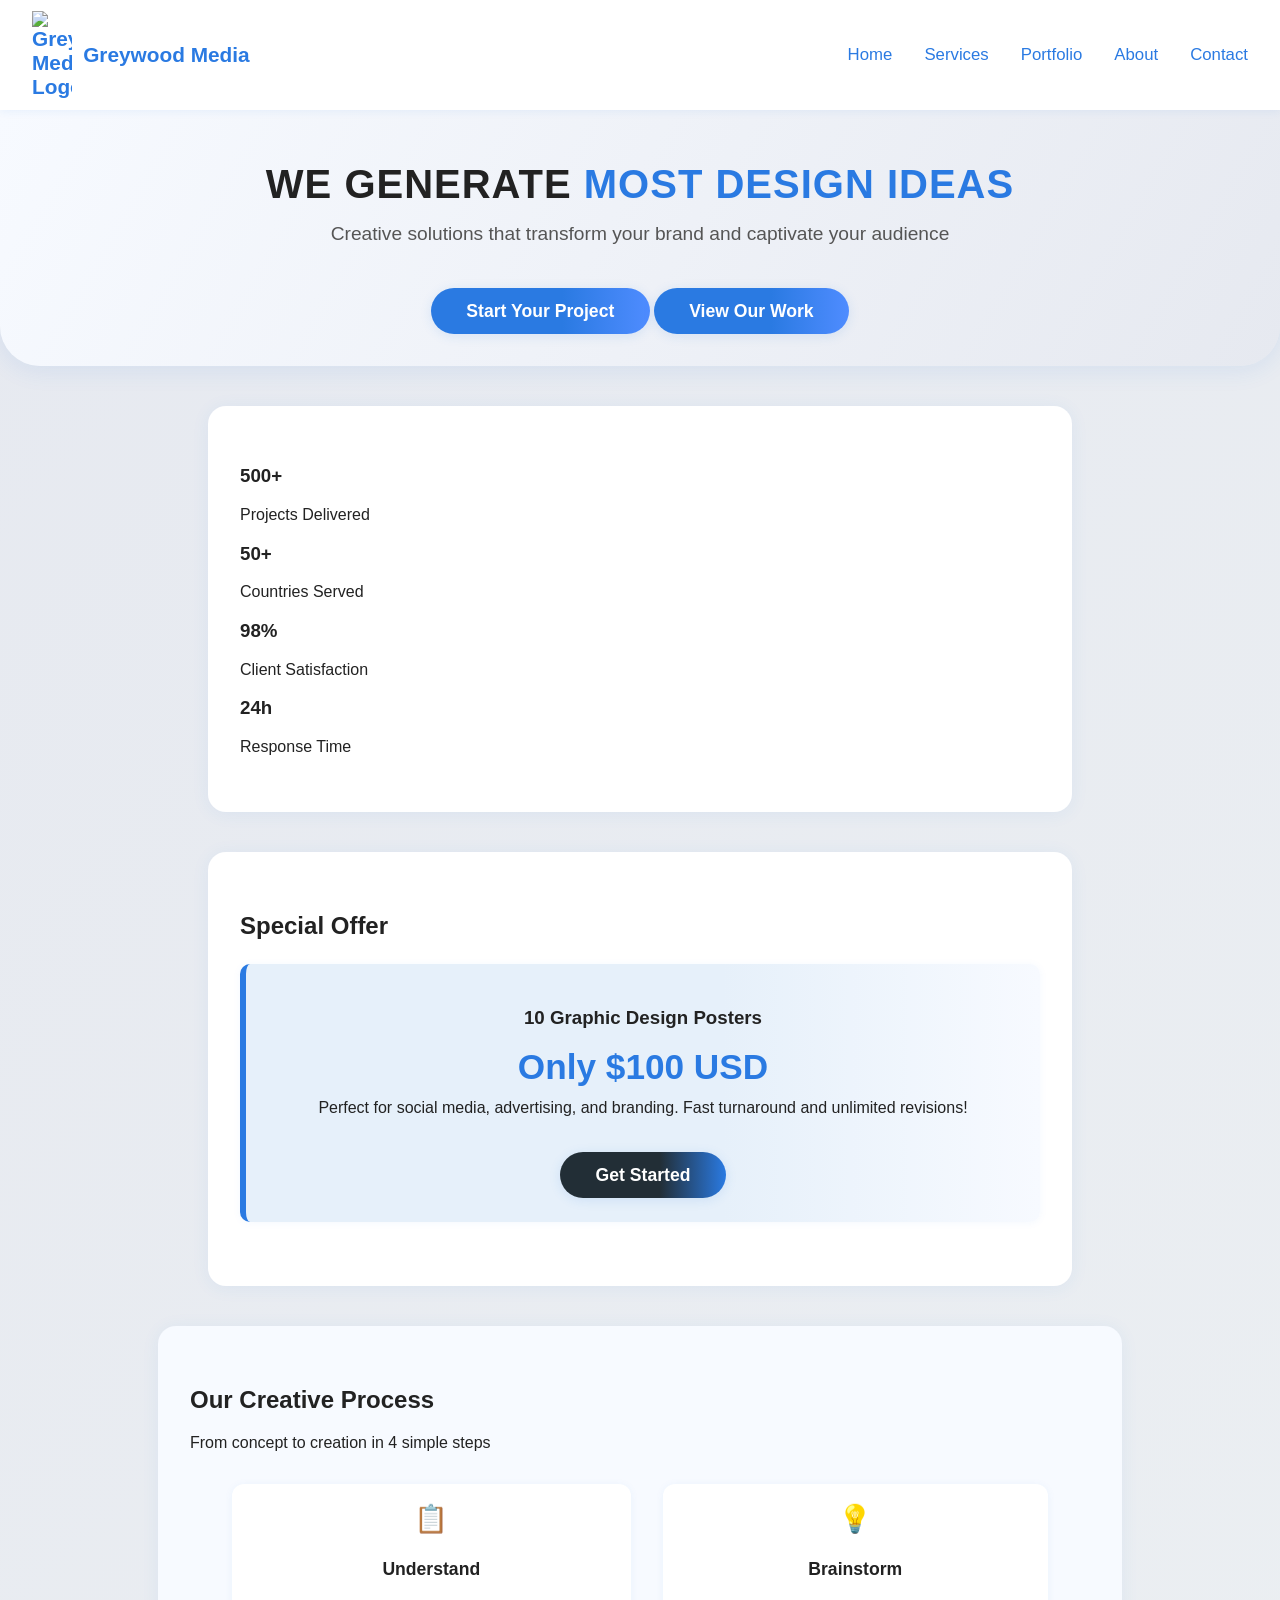
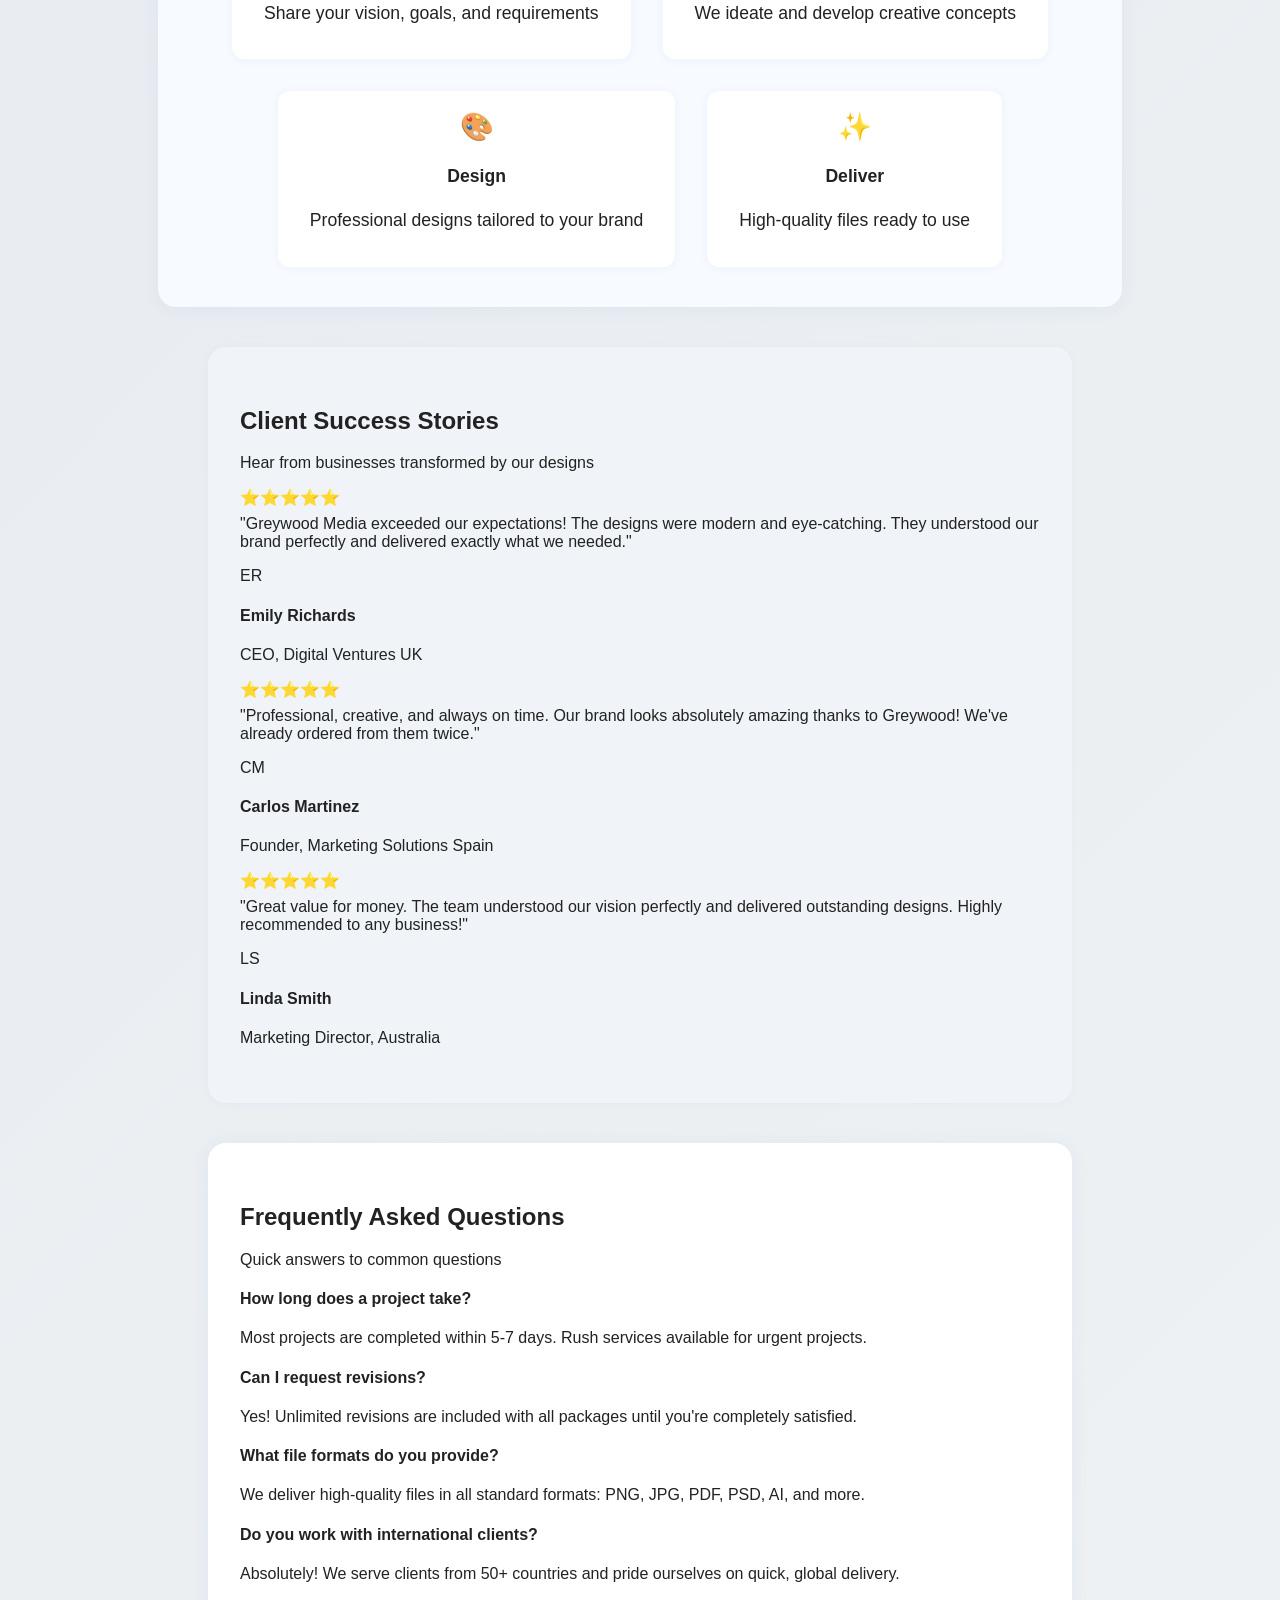
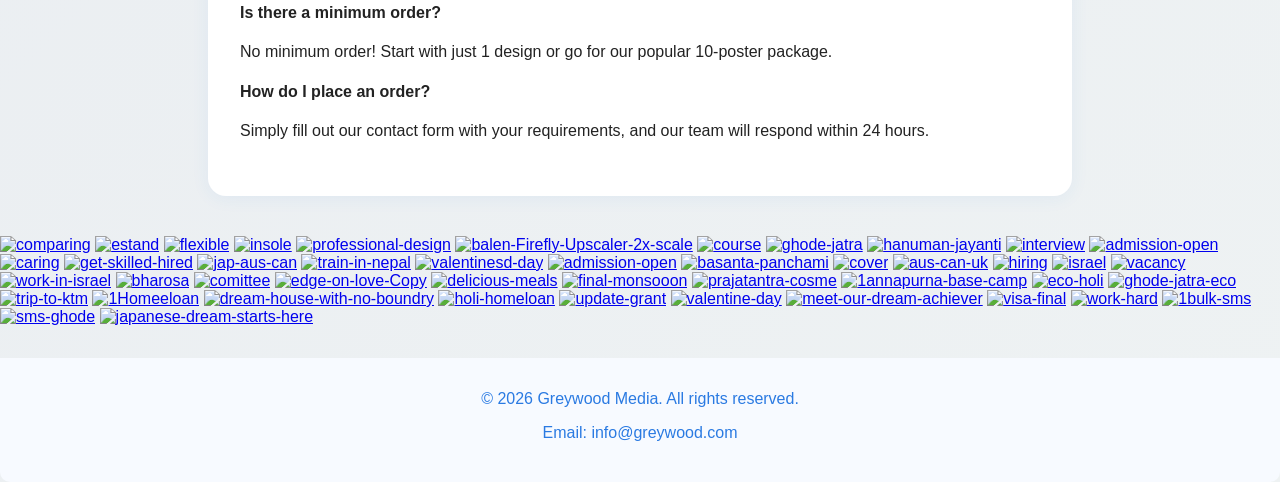
==== index.html @ eaf63e03 "Add files via upload" ====
<!DOCTYPE html>
<html lang="en">
<head>
    <meta charset="UTF-8">
    <meta name="viewport" content="width=device-width, initial-scale=1.0">
    <title>Greywood Media - Home</title>
    <link rel="stylesheet" href="style.css">
</head>
<body>
    <nav class="navbar">
        <div class="nav-logo">
            <img src="logo.png" alt="Greywood Media Logo" class="logo">
            <span>Greywood Media</span>
        </div>
        <ul class="nav-links">
            <li><a href="index.html">Home</a></li>
            <li><a href="pages/services.html">Services</a></li>
            <li><a href="pages/portfolio.html">Portfolio</a></li>
            <li><a href="pages/about.html">About</a></li>
            <li><a href="pages/contact.html">Contact</a></li>
        </ul>
    </nav>

    <header class="hero" id="page-top">
        <div class="hero-content">
            <h1 class="hero-title">WE GENERATE <span class="highlight">MOST DESIGN IDEAS</span></h1>
            <p class="subtitle">Creative solutions that transform your brand and captivate your audience</p>
            <div class="hero-buttons">
                <a href="pages/contact.html" class="cta-btn primary">Start Your Project</a>
                <a href="#portfolio" class="cta-btn secondary">View Our Work</a>
            </div>
        </div>
    </header>

    <section class="stats-section">
        <div class="stats-grid">
            <div class="stat-card">
                <h3 class="stat-number">500+</h3>
                <p>Projects Delivered</p>
            </div>
            <div class="stat-card">
                <h3 class="stat-number">50+</h3>
                <p>Countries Served</p>
            </div>
            <div class="stat-card">
                <h3 class="stat-number">98%</h3>
                <p>Client Satisfaction</p>
            </div>
            <div class="stat-card">
                <h3 class="stat-number">24h</h3>
                <p>Response Time</p>
            </div>
        </div>
    </section>

    <section class="package">
        <h2>Special Offer</h2>
        <div class="package-details">
            <h3>10 Graphic Design Posters</h3>
            <p class="price">Only $100 USD</p>
            <p>Perfect for social media, advertising, and branding. Fast turnaround and unlimited revisions!</p>
            <a href="pages/contact.html" class="cta-btn alt">Get Started</a>
        </div>
    </section>

    <section class="howwework" id="howwework">
        <h2>Our Creative Process</h2>
        <p class="section-subtitle">From concept to creation in 4 simple steps</p>
        <div class="work-steps">
            <div class="step">
                <span>📋</span>
                <h4>Understand</h4>
                <p>Share your vision, goals, and requirements</p>
            </div>
            <div class="step">
                <span>💡</span>
                <h4>Brainstorm</h4>
                <p>We ideate and develop creative concepts</p>
            </div>
            <div class="step">
                <span>🎨</span>
                <h4>Design</h4>
                <p>Professional designs tailored to your brand</p>
            </div>
            <div class="step">
                <span>✨</span>
                <h4>Deliver</h4>
                <p>High-quality files ready to use</p>
            </div>
        </div>
    </section>

    <section class="reviews" id="reviews">
        <h2>Client Success Stories</h2>
        <p class="section-subtitle">Hear from businesses transformed by our designs</p>
        <div class="testimonials-grid">
            <div class="testimonial-card">
                <div class="stars">⭐⭐⭐⭐⭐</div>
                <p>"Greywood Media exceeded our expectations! The designs were modern and eye-catching. They understood our brand perfectly and delivered exactly what we needed."</p>
                <div class="testimonial-author">
                    <div class="author-avatar">ER</div>
                    <div>
                        <h4>Emily Richards</h4>
                        <p>CEO, Digital Ventures UK</p>
                    </div>
                </div>
            </div>
            <div class="testimonial-card">
                <div class="stars">⭐⭐⭐⭐⭐</div>
                <p>"Professional, creative, and always on time. Our brand looks absolutely amazing thanks to Greywood! We've already ordered from them twice."</p>
                <div class="testimonial-author">
                    <div class="author-avatar">CM</div>
                    <div>
                        <h4>Carlos Martinez</h4>
                        <p>Founder, Marketing Solutions Spain</p>
                    </div>
                </div>
            </div>
            <div class="testimonial-card">
                <div class="stars">⭐⭐⭐⭐⭐</div>
                <p>"Great value for money. The team understood our vision perfectly and delivered outstanding designs. Highly recommended to any business!"</p>
                <div class="testimonial-author">
                    <div class="author-avatar">LS</div>
                    <div>
                        <h4>Linda Smith</h4>
                        <p>Marketing Director, Australia</p>
                    </div>
                </div>
            </div>
        </div>
    </section>

    <section class="faq-section" id="faq">
        <h2>Frequently Asked Questions</h2>
        <p class="section-subtitle">Quick answers to common questions</p>
        <div class="faq-container">
            <div class="faq-item">
                <h4>How long does a project take?</h4>
                <p>Most projects are completed within 5-7 days. Rush services available for urgent projects.</p>
            </div>
            <div class="faq-item">
                <h4>Can I request revisions?</h4>
                <p>Yes! Unlimited revisions are included with all packages until you're completely satisfied.</p>
            </div>
            <div class="faq-item">
                <h4>What file formats do you provide?</h4>
                <p>We deliver high-quality files in all standard formats: PNG, JPG, PDF, PSD, AI, and more.</p>
            </div>
            <div class="faq-item">
                <h4>Do you work with international clients?</h4>
                <p>Absolutely! We serve clients from 50+ countries and pride ourselves on quick, global delivery.</p>
            </div>
            <div class="faq-item">
                <h4>Is there a minimum order?</h4>
                <p>No minimum order! Start with just 1 design or go for our popular 10-poster package.</p>
            </div>
            <div class="faq-item">
                <h4>How do I place an order?</h4>
                <p>Simply fill out our contact form with your requirements, and our team will respond within 24 hours.</p>
            </div>
        </div>
    </section>
            <a href="https://postimg.cc/yJ4rXv06" target="_blank"><img src="https://i.postimg.cc/yJ4rXv06/comparing.png" alt="comparing"></a>
            <a href="https://postimg.cc/6TYgJVxr" target="_blank"><img src="https://i.postimg.cc/6TYgJVxr/estand.png" alt="estand"></a>
            <a href="https://postimg.cc/mtpvMYdG" target="_blank"><img src="https://i.postimg.cc/mtpvMYdG/flexible.png" alt="flexible"></a>
            <a href="https://postimg.cc/F1NXQsdt" target="_blank"><img src="https://i.postimg.cc/F1NXQsdt/insole.png" alt="insole"></a>
            <a href="https://postimg.cc/WhYBrG9t" target="_blank"><img src="https://i.postimg.cc/WhYBrG9t/professional-design.png" alt="professional-design"></a>
            <a href="https://postimg.cc/Q9Nm0PC3" target="_blank"><img src="https://i.postimg.cc/Q9Nm0PC3/balen-Firefly-Upscaler-2x-scale.png" alt="balen-Firefly-Upscaler-2x-scale"></a>
            <a href="https://postimg.cc/XZkxK3V9" target="_blank"><img src="https://i.postimg.cc/XZkxK3V9/course.png" alt="course"></a>
            <a href="https://postimg.cc/sQfmw8XK" target="_blank"><img src="https://i.postimg.cc/sQfmw8XK/ghode-jatra.png" alt="ghode-jatra"></a>
            <a href="https://postimg.cc/5HSp51xw" target="_blank"><img src="https://i.postimg.cc/5HSp51xw/hanuman-jayanti.png" alt="hanuman-jayanti"></a>
            <a href="https://postimg.cc/Mcmt0xWX" target="_blank"><img src="https://i.postimg.cc/Mcmt0xWX/interview.png" alt="interview"></a>
            <a href="https://postimg.cc/c6bhBFN9" target="_blank"><img src="https://i.postimg.cc/c6bhBFN9/admission-open.png" alt="admission-open"></a>
            <a href="https://postimg.cc/JGHq6jrM" target="_blank"><img src="https://i.postimg.cc/JGHq6jrM/caring.png" alt="caring"></a>
            <a href="https://postimg.cc/svGc65jF" target="_blank"><img src="https://i.postimg.cc/svGc65jF/get-skilled-hired.png" alt="get-skilled-hired"></a>
            <a href="https://postimg.cc/XrMgTXq1" target="_blank"><img src="https://i.postimg.cc/XrMgTXq1/jap-aus-can.png" alt="jap-aus-can"></a>
            <a href="https://postimg.cc/K4HfD0y6" target="_blank"><img src="https://i.postimg.cc/K4HfD0y6/train-in-nepal.png" alt="train-in-nepal"></a>
            <a href="https://postimg.cc/qN8G0061" target="_blank"><img src="https://i.postimg.cc/qN8G0061/valentinesd-day.png" alt="valentinesd-day"></a>
            <a href="https://postimg.cc/hQddrb9N" target="_blank"><img src="https://i.postimg.cc/hQddrb9N/admission-open.png" alt="admission-open"></a>
            <a href="https://postimg.cc/rRrrJCSZ" target="_blank"><img src="https://i.postimg.cc/rRrrJCSZ/basanta-panchami.png" alt="basanta-panchami"></a>
            <a href="https://postimg.cc/HcKMXP7w" target="_blank"><img src="https://i.postimg.cc/HcKMXP7w/cover.png" alt="cover"></a>
            <a href="https://postimg.cc/nX0CqwyC" target="_blank"><img src="https://i.postimg.cc/nX0CqwyC/aus-can-uk.png" alt="aus-can-uk"></a>
            <a href="https://postimg.cc/zy0VTPsG" target="_blank"><img src="https://i.postimg.cc/zy0VTPsG/hiring.png" alt="hiring"></a>
            <a href="https://postimg.cc/w161ydG7" target="_blank"><img src="https://i.postimg.cc/w161ydG7/israel.png" alt="israel"></a>
            <a href="https://postimg.cc/0zcb7HTM" target="_blank"><img src="https://i.postimg.cc/0zcb7HTM/vacancy.png" alt="vacancy"></a>
            <a href="https://postimg.cc/xXtcLFwk" target="_blank"><img src="https://i.postimg.cc/xXtcLFwk/work-in-israel.png" alt="work-in-israel"></a>
            <a href="https://postimg.cc/xJb8DjcL" target="_blank"><img src="https://i.postimg.cc/xJb8DjcL/bharosa.png" alt="bharosa"></a>
            <a href="https://postimg.cc/n94LrdKq" target="_blank"><img src="https://i.postimg.cc/n94LrdKq/comittee.png" alt="comittee"></a>
            <a href="https://postimg.cc/gnKJPTkT" target="_blank"><img src="https://i.postimg.cc/gnKJPTkT/edge-on-love-Copy.png" alt="edge-on-love-Copy"></a>
            <a href="https://postimg.cc/BLq3Nq21" target="_blank"><img src="https://i.postimg.cc/BLq3Nq21/delicious-meals.png" alt="delicious-meals"></a>
            <a href="https://postimg.cc/ygVKnV0Z" target="_blank"><img src="https://i.postimg.cc/ygVKnV0Z/final-monsooon.png" alt="final-monsooon"></a>
            <a href="https://postimg.cc/WF2VS20q" target="_blank"><img src="https://i.postimg.cc/WF2VS20q/prajatantra-cosme.png" alt="prajatantra-cosme"></a>
            <a href="https://postimg.cc/147Sc1td" target="_blank"><img src="https://i.postimg.cc/147Sc1td/1annapurna-base-camp.png" alt="1annapurna-base-camp"></a>
            <a href="https://postimg.cc/0rXvd1QX" target="_blank"><img src="https://i.postimg.cc/0rXvd1QX/eco-holi.png" alt="eco-holi"></a>
            <a href="https://postimg.cc/hhZnbRj5" target="_blank"><img src="https://i.postimg.cc/hhZnbRj5/ghode-jatra-eco.png" alt="ghode-jatra-eco"></a>
            <a href="https://postimg.cc/YjD7fB9X" target="_blank"><img src="https://i.postimg.cc/YjD7fB9X/trip-to-ktm.png" alt="trip-to-ktm"></a>
            <a href="https://postimg.cc/KKbhvZqP" target="_blank"><img src="https://i.postimg.cc/KKbhvZqP/1Homeeloan.png" alt="1Homeeloan"></a>
            <a href="https://postimg.cc/LqSF6HCq" target="_blank"><img src="https://i.postimg.cc/LqSF6HCq/dream-house-with-no-boundry.png" alt="dream-house-with-no-boundry"></a>
            <a href="https://postimg.cc/CZ0pLFPq" target="_blank"><img src="https://i.postimg.cc/CZ0pLFPq/holi-homeloan.png" alt="holi-homeloan"></a>
            <a href="https://postimg.cc/WDVcb2Wq" target="_blank"><img src="https://i.postimg.cc/WDVcb2Wq/update-grant.png" alt="update-grant"></a>
            <a href="https://postimg.cc/TyxvYR7W" target="_blank"><img src="https://i.postimg.cc/TyxvYR7W/valentine-day.png" alt="valentine-day"></a>
            <a href="https://postimg.cc/Yj0KSD3Z" target="_blank"><img src="https://i.postimg.cc/Yj0KSD3Z/meet-our-dream-achiever.png" alt="meet-our-dream-achiever"></a>
            <a href="https://postimg.cc/pyrbdcZG" target="_blank"><img src="https://i.postimg.cc/pyrbdcZG/visa-final.png" alt="visa-final"></a>
            <a href="https://postimg.cc/G9twpgQN" target="_blank"><img src="https://i.postimg.cc/G9twpgQN/work-hard.png" alt="work-hard"></a>
            <a href="https://postimg.cc/75vpmHkq" target="_blank"><img src="https://i.postimg.cc/75vpmHkq/1bulk-sms.png" alt="1bulk-sms"></a>
            <a href="https://postimg.cc/v4Rp3YsQ" target="_blank"><img src="https://i.postimg.cc/v4Rp3YsQ/sms-ghode.png" alt="sms-ghode"></a>
            <a href="https://postimg.cc/0zdHn7nZ" target="_blank"><img src="https://i.postimg.cc/0zdHn7nZ/japanese-dream-starts-here.png" alt="japanese-dream-starts-here"></a>
    <footer>
        <p>&copy; 2026 Greywood Media. All rights reserved.</p>
        <p>Email: <a href="mailto:info@greywood.com">info@greywood.com</a></p>
    </footer>

    <script defer src="script.js"></script>
</body>
</html>
---- style.css ----
/* Navigation Bar */
/* Light Navbar */
.navbar {
    display: flex;
    justify-content: space-between;
    align-items: center;
    background: #fff;
    padding: 0.7rem 2rem;
    position: sticky;
    top: 0;
    z-index: 100;
    box-shadow: 0 2px 8px rgba(42,122,226,0.07);
}
.nav-logo {
    display: flex;
    align-items: center;
    gap: 0.7rem;
    color: #2a7ae2;
    font-size: 1.3rem;
    font-weight: 700;
}
.nav-logo .logo {
    width: 40px;
    margin-bottom: 0;
    filter: none;
}
.nav-links {
    list-style: none;
    display: flex;
    gap: 2rem;
    margin: 0;
    padding: 0;
}
.nav-links li a {
    color: #2a7ae2;
    text-decoration: none;
    font-weight: 500;
    font-size: 1.05rem;
    transition: color 0.18s;
}
.nav-links li a:hover {
    color: #4f8cff;
}
.hero-title {
    font-size: 2.5rem;
    font-weight: 800;
    margin-bottom: 1rem;
    letter-spacing: 1px;
    color: #222;
}
.highlight {
    color: #2a7ae2;
}
/* How We Work */
.howwework {
    background: #f7faff;
    border-radius: 18px;
    box-shadow: 0 2px 18px rgba(42,122,226,0.07);
    margin: 2.5rem auto;
    padding: 2.5rem 2rem;
    max-width: 900px;
}
.work-steps {
    display: flex;
    gap: 2rem;
    justify-content: center;
    margin-top: 2rem;
    flex-wrap: wrap;
}
.step {
    background: #fff;
    border-radius: 12px;
    box-shadow: 0 1px 8px rgba(42,122,226,0.06);
    padding: 1.2rem 2rem;
    font-size: 1.1rem;
    min-width: 180px;
    text-align: center;
    font-weight: 500;
    position: relative;
}
.step span {
    display: block;
    font-size: 1.7rem;
    color: #2a7ae2;
    font-weight: 700;
    margin-bottom: 0.5rem;
}
@media (max-width: 900px) {
    .work-steps {
        flex-direction: column;
        gap: 1rem;
    }
}
/* Portfolio Section */
.portfolio {
    background: #fff;
    border-radius: 18px;
    box-shadow: 0 2px 18px rgba(42,122,226,0.07);
    margin: 2.5rem auto;
    padding: 2.5rem 2rem;
    max-width: 1100px;
}
.portfolio-desc {
    text-align: center;
    color: #555;
    margin-bottom: 2rem;
    font-size: 1.1rem;
}
.portfolio-gallery {
    display: grid;
    grid-template-columns: repeat(auto-fit, minmax(220px, 1fr));
    gap: 1.5rem;
    margin-top: 1.5rem;
}
.portfolio-gallery a {
    display: block;
    border-radius: 12px;
    overflow: hidden;
    box-shadow: 0 2px 12px rgba(42,122,226,0.08);
    transition: transform 0.18s, box-shadow 0.18s;
    background: #f7faff;
}
.portfolio-gallery a:hover {
    transform: scale(1.04) translateY(-4px);
    box-shadow: 0 6px 24px rgba(42,122,226,0.16);
}
.portfolio-gallery img {
    width: 100%;
    height: 180px;
    object-fit: cover;
    display: block;
    transition: filter 0.2s;
}
.portfolio-gallery a:hover img {
    filter: brightness(1.08) saturate(1.2);
}
body {
    font-family: 'Segoe UI', Arial, sans-serif;
    margin: 0;
    padding: 0;
    background: #f7f7f7;
    color: #222;
}
header {
    background: #222e36;
    color: #fff;
    text-align: center;
    padding: 2rem 1rem 1rem 1rem;
}
.logo {
    width: 120px;
    margin-bottom: 1rem;
}
h1 {
    margin: 0.2rem 0 0.5rem 0;
    font-size: 2.5rem;
    letter-spacing: 2px;
}
p {
    margin: 0.5rem 0 1rem 0;
}
section {
    max-width: 700px;
    margin: 2rem auto;
    background: #fff;
    border-radius: 10px;
    box-shadow: 0 2px 12px rgba(0,0,0,0.07);
    padding: 2rem;
}
.package-details {
    background: #e6f0fa;
    border-left: 5px solid #2a7ae2;
    padding: 1rem 1.5rem;
    border-radius: 6px;
    margin: 1rem 0;
}
.price {
    font-size: 2rem;
    color: #2a7ae2;
    font-weight: bold;
}
.reviews {
    background: #f0f4f8;
}
.review {
    margin-bottom: 1.5rem;
    padding-bottom: 1rem;
    border-bottom: 1px solid #e0e0e0;
}
.review:last-child {
    border-bottom: none;
}
.review span {
    display: block;
    margin-top: 0.5rem;
    color: #2a7ae2;
    font-weight: 500;
}
footer {
    text-align: center;
    padding: 1.5rem 0;
    background: #222e36;
    color: #fff;
    margin-top: 2rem;
    border-radius: 0 0 10px 10px;
}
body {
    font-family: 'Segoe UI', Arial, sans-serif;
    margin: 0;
    padding: 0;
    background: linear-gradient(135deg, #e6e9f0 0%, #eef2f3 100%);
    color: #222;
}
/* Light Hero */
.hero {
    background: linear-gradient(120deg, #f7faff 0%, #e6e9f0 100%);
    color: #222;
    text-align: center;
    padding: 3rem 1rem 2rem 1rem;
    border-radius: 0 0 40px 40px;
    box-shadow: 0 4px 24px rgba(42,122,226,0.10);
    position: relative;
}
.logo {
    width: 110px;
    margin-bottom: 1.2rem;
    filter: drop-shadow(0 2px 8px rgba(42,122,226,0.15));
}
h1 {
    margin: 0.2rem 0 0.5rem 0;
    font-size: 2.7rem;
    letter-spacing: 2px;
    font-weight: 700;
}
.subtitle {
    font-size: 1.2rem;
    margin-bottom: 1.5rem;
    color: #555;
}
.cta-btn {
    display: inline-block;
    background: linear-gradient(90deg, #2a7ae2 60%, #4f8cff 100%);
    color: #fff;
    padding: 0.8rem 2.2rem;
    border-radius: 30px;
    font-size: 1.1rem;
    font-weight: 600;
    text-decoration: none;
    margin-top: 1.2rem;
    box-shadow: 0 2px 12px rgba(42,122,226,0.13);
    transition: background 0.2s, transform 0.2s;
    border: none;
    cursor: pointer;
}
.cta-btn:hover {
    background: linear-gradient(90deg, #4f8cff 60%, #2a7ae2 100%);
    transform: translateY(-2px) scale(1.04);
}
.cta-btn.alt {
    background: linear-gradient(90deg, #222e36 60%, #2a7ae2 100%);
}
section {
    max-width: 800px;
    margin: 2.5rem auto;
    background: #fff;
    border-radius: 18px;
    box-shadow: 0 2px 18px rgba(42,122,226,0.07);
    padding: 2.5rem 2rem;
}
.features {
    list-style: none;
    padding: 0;
    display: flex;
    flex-wrap: wrap;
    gap: 1.5rem;
    justify-content: center;
    margin: 2rem 0 0 0;
}
.features li {
    background: #f0f4f8;
    border-radius: 12px;
    padding: 1.2rem 2rem;
    font-size: 1.1rem;
    min-width: 220px;
    display: flex;
    align-items: center;
    gap: 0.7rem;
    box-shadow: 0 1px 6px rgba(42,122,226,0.06);
}
.features li span {
    font-size: 1.5rem;
}
.package-details {
    background: linear-gradient(90deg, #e6f0fa 60%, #f7faff 100%);
    border-left: 6px solid #2a7ae2;
    padding: 1.5rem 2rem;
    border-radius: 10px;
    margin: 1.5rem 0;
    box-shadow: 0 1px 8px rgba(42,122,226,0.05);
    text-align: center;
}
.price {
    font-size: 2.2rem;
    color: #2a7ae2;
    font-weight: bold;
    margin-bottom: 0.7rem;
}
.reviews {
    background: #f0f4f8;
    border-radius: 18px;
    box-shadow: 0 1px 8px rgba(42,122,226,0.04);
    padding-bottom: 2.5rem;
}
.carousel {
    position: relative;
    min-height: 120px;
}
.review {
    display: none;
    text-align: center;
    font-size: 1.1rem;
    padding: 1.5rem 1rem 0.5rem 1rem;
    border-bottom: none;
    background: none;
    box-shadow: none;
}
.review.active {
    display: block;
    animation: fadeIn 0.7s;
}
@keyframes fadeIn {
    from { opacity: 0; transform: translateY(20px); }
    to { opacity: 1; transform: translateY(0); }
}
.review span {
    display: block;
    margin-top: 0.7rem;
    color: #2a7ae2;
    font-weight: 600;
}
.carousel-controls {
    display: flex;
    justify-content: center;
    gap: 1.5rem;
    margin-top: 1.2rem;
}
.carousel-controls button {
    background: #2a7ae2;
    color: #fff;
    border: none;
    border-radius: 50%;
    width: 38px;
    height: 38px;
    font-size: 1.3rem;
    cursor: pointer;
    box-shadow: 0 1px 6px rgba(42,122,226,0.10);
    transition: background 0.2s, transform 0.2s;
}
.carousel-controls button:hover {
    background: #4f8cff;
    transform: scale(1.08);
}
.collaborate {
    background: linear-gradient(90deg, #e6f0fa 60%, #f7faff 100%);
    border-radius: 18px;
    box-shadow: 0 1px 8px rgba(42,122,226,0.04);
    text-align: center;
    margin-bottom: 2.5rem;
}
.collab-form {
    display: flex;
    flex-direction: column;
    gap: 1.2rem;
    max-width: 400px;
    margin: 2rem auto 0 auto;
}
.collab-form input,
.collab-form textarea {
    padding: 0.9rem 1.2rem;
    border-radius: 8px;
    border: 1px solid #cfd8dc;
    font-size: 1rem;
    resize: none;
    font-family: inherit;
}
.collab-form textarea {
    min-height: 90px;
}
.collab-form button {
    margin-top: 0.5rem;
}
footer {
    text-align: center;
    padding: 1.5rem 0;
    background: #f7faff;
    color: #2a7ae2;
    margin-top: 2rem;
    border-radius: 0 0 10px 10px;
    font-size: 1rem;
}
@media (max-width: 700px) {
    section, .reviews, .collaborate {
        padding: 1.2rem 0.5rem;
    }
    .features {
        flex-direction: column;
        gap: 1rem;
    }
    .package-details {
        padding: 1rem 0.5rem;
    }
}

/* Contact Form Styles */
.contact-section {
    max-width: 1100px;
    margin: 2.5rem auto;
    padding: 0 2rem;
}

.section-intro {
    text-align: center;
    color: #555;
    margin-bottom: 2.5rem;
    font-size: 1.1rem;
}

.contact-container {
    display: grid;
    grid-template-columns: 1fr 1fr;
    gap: 3rem;
}

.contact-form {
    background: #fff;
    border-radius: 18px;
    box-shadow: 0 2px 18px rgba(42,122,226,0.07);
    padding: 2.5rem;
}

.form-group {
    margin-bottom: 1.5rem;
}

.form-group label {
    display: block;
    margin-bottom: 0.5rem;
    font-weight: 600;
    color: #222;
}

.form-group input,
.form-group textarea,
.form-group select {
    width: 100%;
    padding: 0.9rem 1rem;
    border: 1px solid #cfd8dc;
    border-radius: 8px;
    font-size: 1rem;
    font-family: inherit;
    transition: border-color 0.2s, box-shadow 0.2s;
}

.form-group input:focus,
.form-group textarea:focus,
.form-group select:focus {
    outline: none;
    border-color: #2a7ae2;
    box-shadow: 0 0 0 3px rgba(42, 122, 226, 0.1);
}

.form-group textarea {
    resize: vertical;
    min-height: 120px;
}

.form-group select {
    cursor: pointer;
}

.form-group.checkbox {
    display: flex;
    align-items: flex-start;
    gap: 0.7rem;
}

.form-group.checkbox input {
    width: auto;
    margin-top: 0.3rem;
    cursor: pointer;
}

.form-group.checkbox label,
.checkbox-label {
    margin-bottom: 0;
    font-weight: 500;
    cursor: pointer;
}

.error-msg {
    display: block;
    color: #dc3545;
    font-size: 0.9rem;
    margin-top: 0.4rem;
}

.success-msg {
    background: #d4edda;
    color: #155724;
    padding: 1rem 1.2rem;
    border-radius: 8px;
    margin-bottom: 1.5rem;
    border: 1px solid #c3e6cb;
    animation: slideIn 0.3s ease;
}

@keyframes slideIn {
    from { transform: translateY(-20px); opacity: 0; }
    to { transform: translateY(0); opacity: 1; }
}

.submit-btn {
    width: 100%;
    padding: 1rem;
    margin-top: 1rem;
}

.contact-info {
    background: #f7faff;
    border-radius: 18px;
    padding: 2rem;
    border: 1px solid #e0e6ed;
}

.contact-info h3 {
    margin-top: 0;
    color: #2a7ae2;
}

.info-item {
    display: flex;
    gap: 1.2rem;
    margin-bottom: 2rem;
}

.info-item:last-child {
    margin-bottom: 0;
}

.info-icon {
    font-size: 2rem;
    min-width: 50px;
}

.info-item strong {
    display: block;
    color: #222;
    margin-bottom: 0.3rem;
}

.info-item p {
    margin: 0;
    color: #555;
}

.info-item a {
    color: #2a7ae2;
    text-decoration: none;
}

.info-item a:hover {
    text-decoration: underline;
}

/* Services Page */
.services-detail {
    max-width: 1000px;
    margin: 2.5rem auto;
    padding: 0 2rem;
}

.services-grid {
    display: grid;
    grid-template-columns: repeat(auto-fit, minmax(280px, 1fr));
    gap: 2rem;
    margin-top: 2rem;
}

.service-card {
    background: #fff;
    border-radius: 18px;
    padding: 2rem;
    box-shadow: 0 2px 18px rgba(42,122,226,0.07);
    transition: transform 0.2s, box-shadow 0.2s;
    text-align: center;
}

.service-card:hover {
    transform: translateY(-8px);
    box-shadow: 0 6px 24px rgba(42,122,226,0.12);
}

.service-icon {
    font-size: 3rem;
    display: block;
    margin-bottom: 1rem;
}

.service-card h3 {
    color: #2a7ae2;
    margin-bottom: 1rem;
}

.service-card p {
    color: #555;
    line-height: 1.6;
}

.package-features {
    margin: 1.5rem 0;
}

.package-features ul {
    list-style: none;
    padding: 0;
    text-align: left;
}

.package-features li {
    padding: 0.5rem 0;
    color: #555;
}

/* About Page */
.about-content {
    max-width: 900px;
    margin: 2.5rem auto;
    padding: 0 2rem;
    line-height: 1.8;
}

.about-content h2 {
    color: #2a7ae2;
    margin-top: 2rem;
    margin-bottom: 1rem;
}

.about-content p {
    color: #555;
    margin-bottom: 1rem;
}

.about-features {
    list-style: none;
    padding: 0;
    margin: 2rem 0;
}

.about-features li {
    padding: 1rem;
    background: #f7faff;
    border-left: 4px solid #2a7ae2;
    margin-bottom: 1rem;
    border-radius: 6px;
    color: #555;
}

.about-features strong {
    color: #2a7ae2;
}

.process-steps {
    display: grid;
    grid-template-columns: repeat(auto-fit, minmax(200px, 1fr));
    gap: 2rem;
    margin: 2rem 0;
}

.process-step {
    background: #fff;
    border-radius: 12px;
    padding: 2rem;
    text-align: center;
    box-shadow: 0 2px 12px rgba(42,122,226,0.08);
}

.step-number {
    display: inline-block;
    width: 60px;
    height: 60px;
    background: linear-gradient(90deg, #2a7ae2 60%, #4f8cff 100%);
    color: #fff;
    font-size: 1.8rem;
    font-weight: 700;
    border-radius: 50%;
    line-height: 60px;
    margin-bottom: 1rem;
}

.process-step h4 {
    color: #222;
    margin-bottom: 0.7rem;
}

.process-step p {
    color: #555;
    font-size: 0.95rem;
}

/* Responsive Design */
@media (max-width: 768px) {
    .contact-container {
        grid-template-columns: 1fr;
        gap: 2rem;
    }
    
    .nav-links {
        gap: 1rem;
        font-size: 0.9rem;
    }
    
    .services-grid {
        grid-template-columns: 1fr;
    }
    
    .process-steps {
        grid-template-columns: 1fr 1fr;
    }
    
    .portfolio-gallery {
        grid-template-columns: repeat(auto-fit, minmax(150px, 1fr));
    }
}

@media (max-width: 480px) {
    .navbar {
        padding: 0.7rem 1rem;
    }
    
    .nav-links {
        flex-wrap: wrap;
        gap: 0.8rem;
    }
    
    .hero-title {
        font-size: 1.8rem;
    }
    
    .process-steps {
        grid-template-columns: 1fr;
    }
}

footer a {
    color: #2a7ae2;
    text-decoration: none;
}

footer a:hover {
    text-decoration: underline;
}
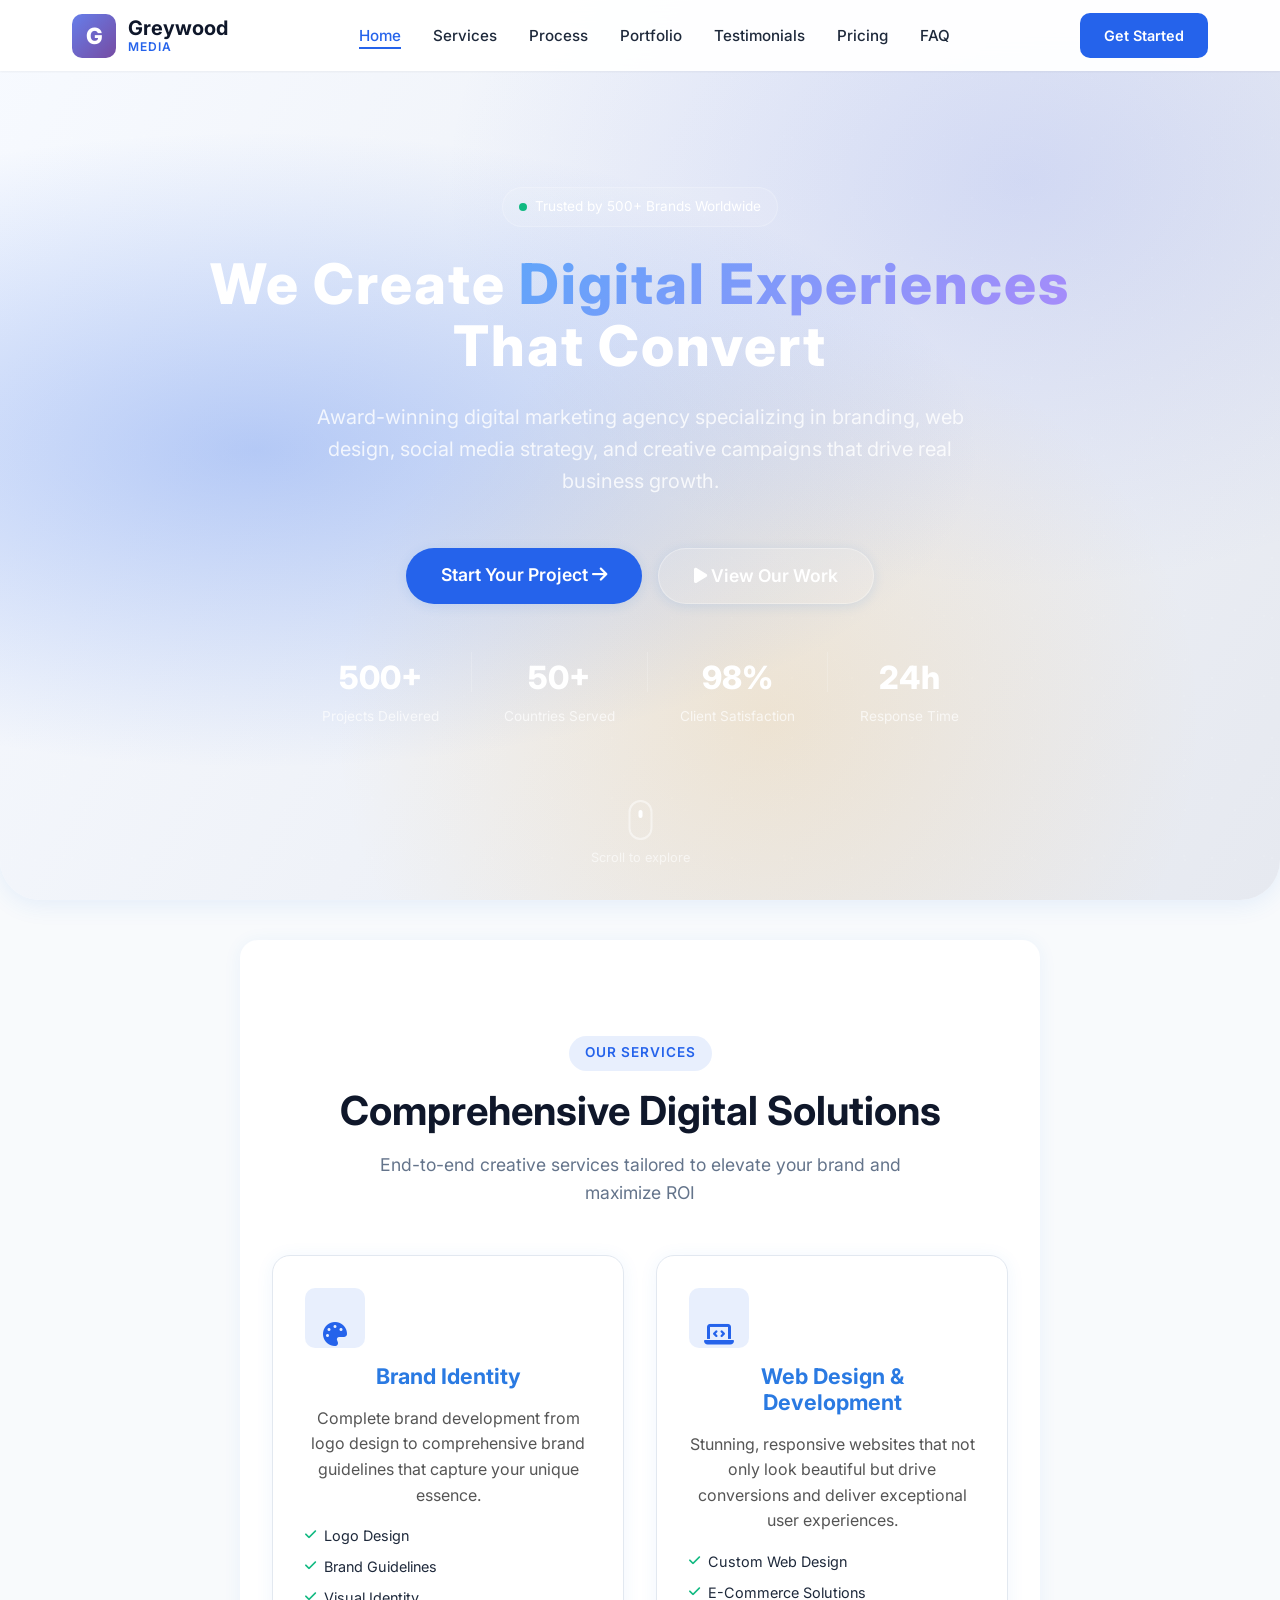
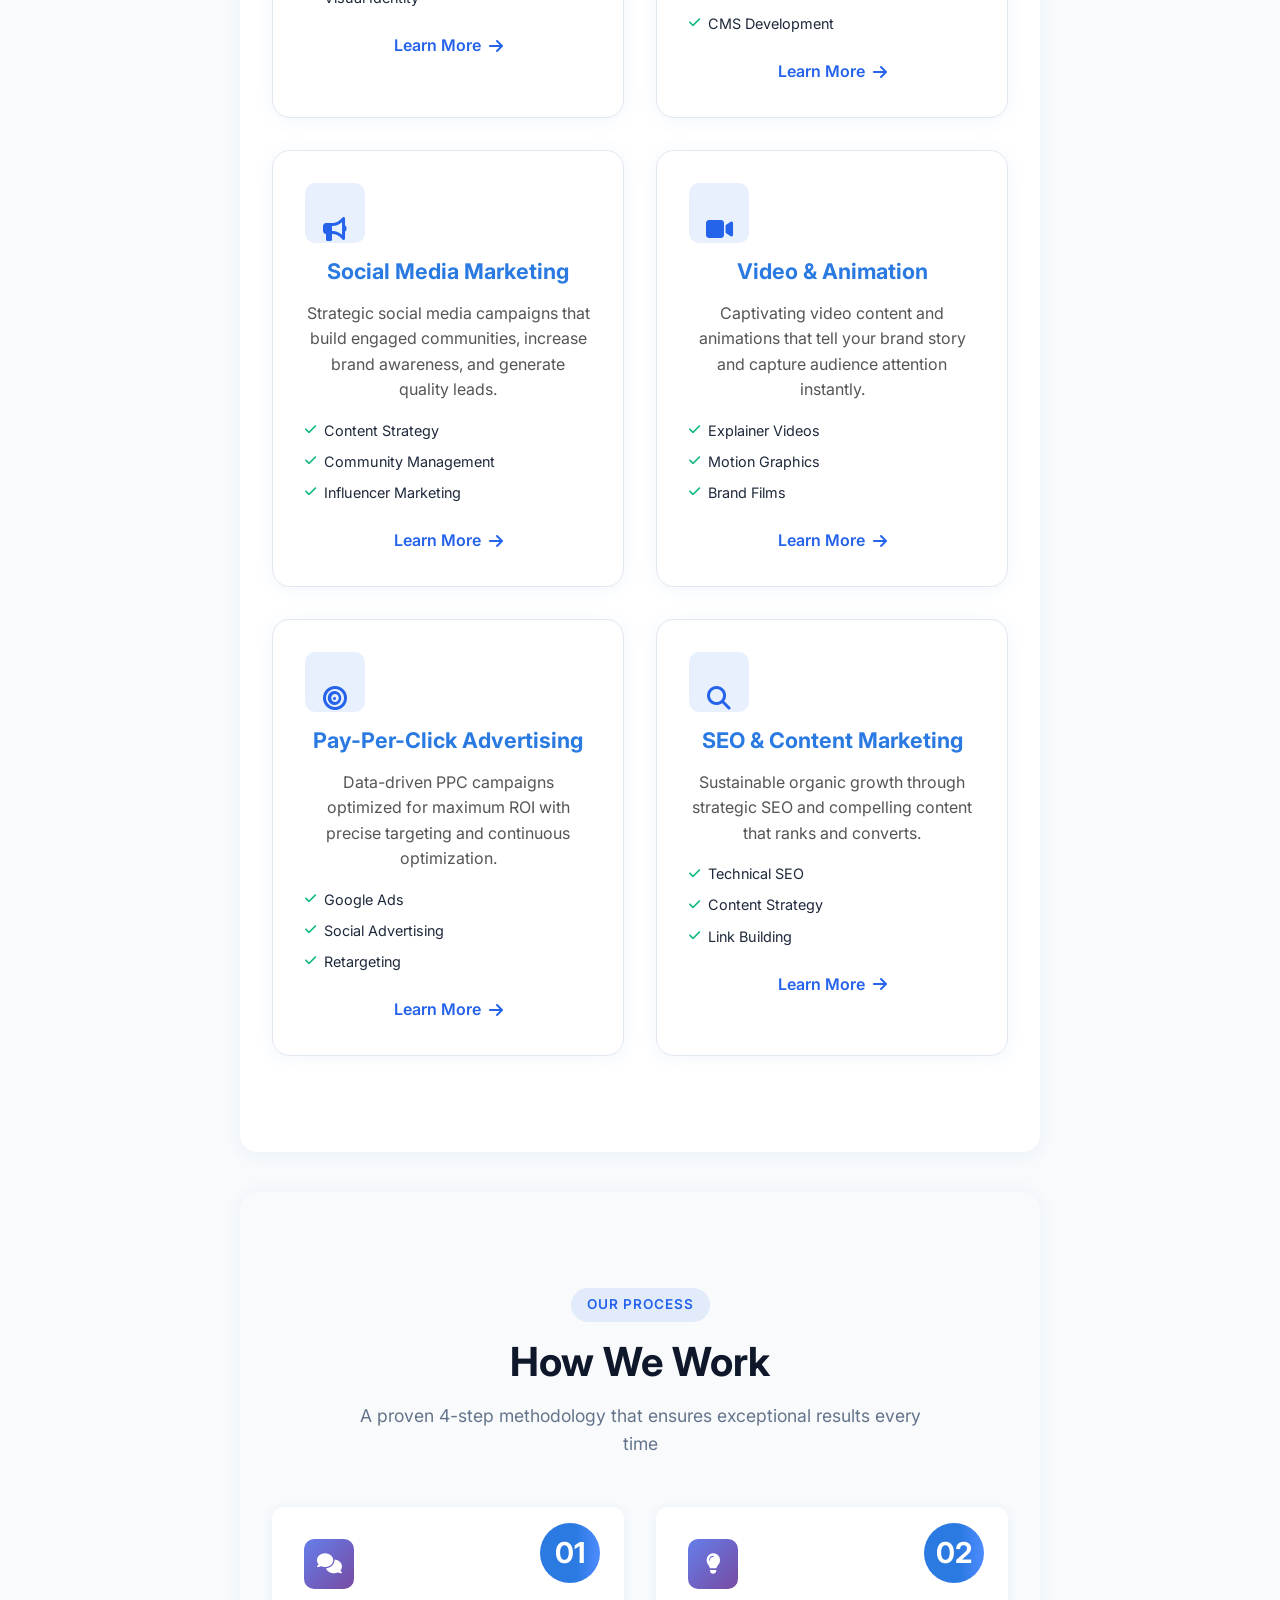
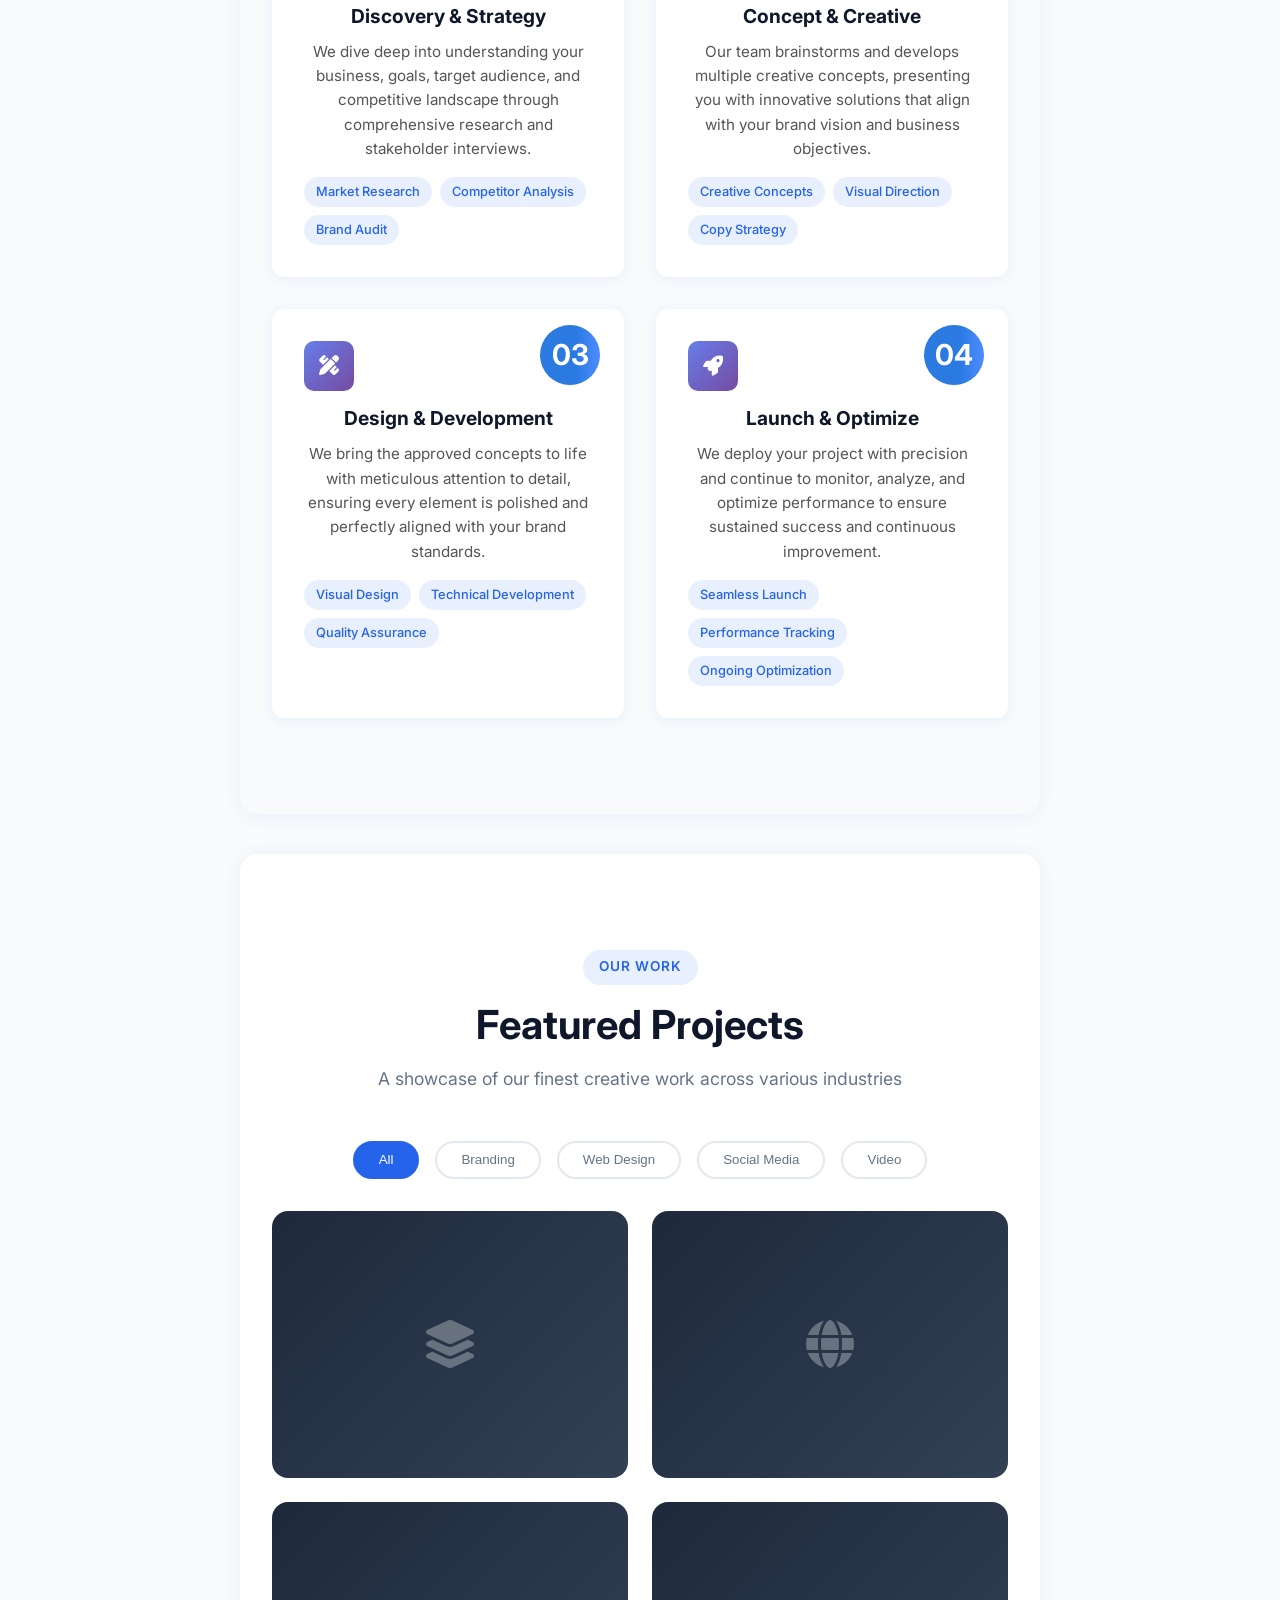
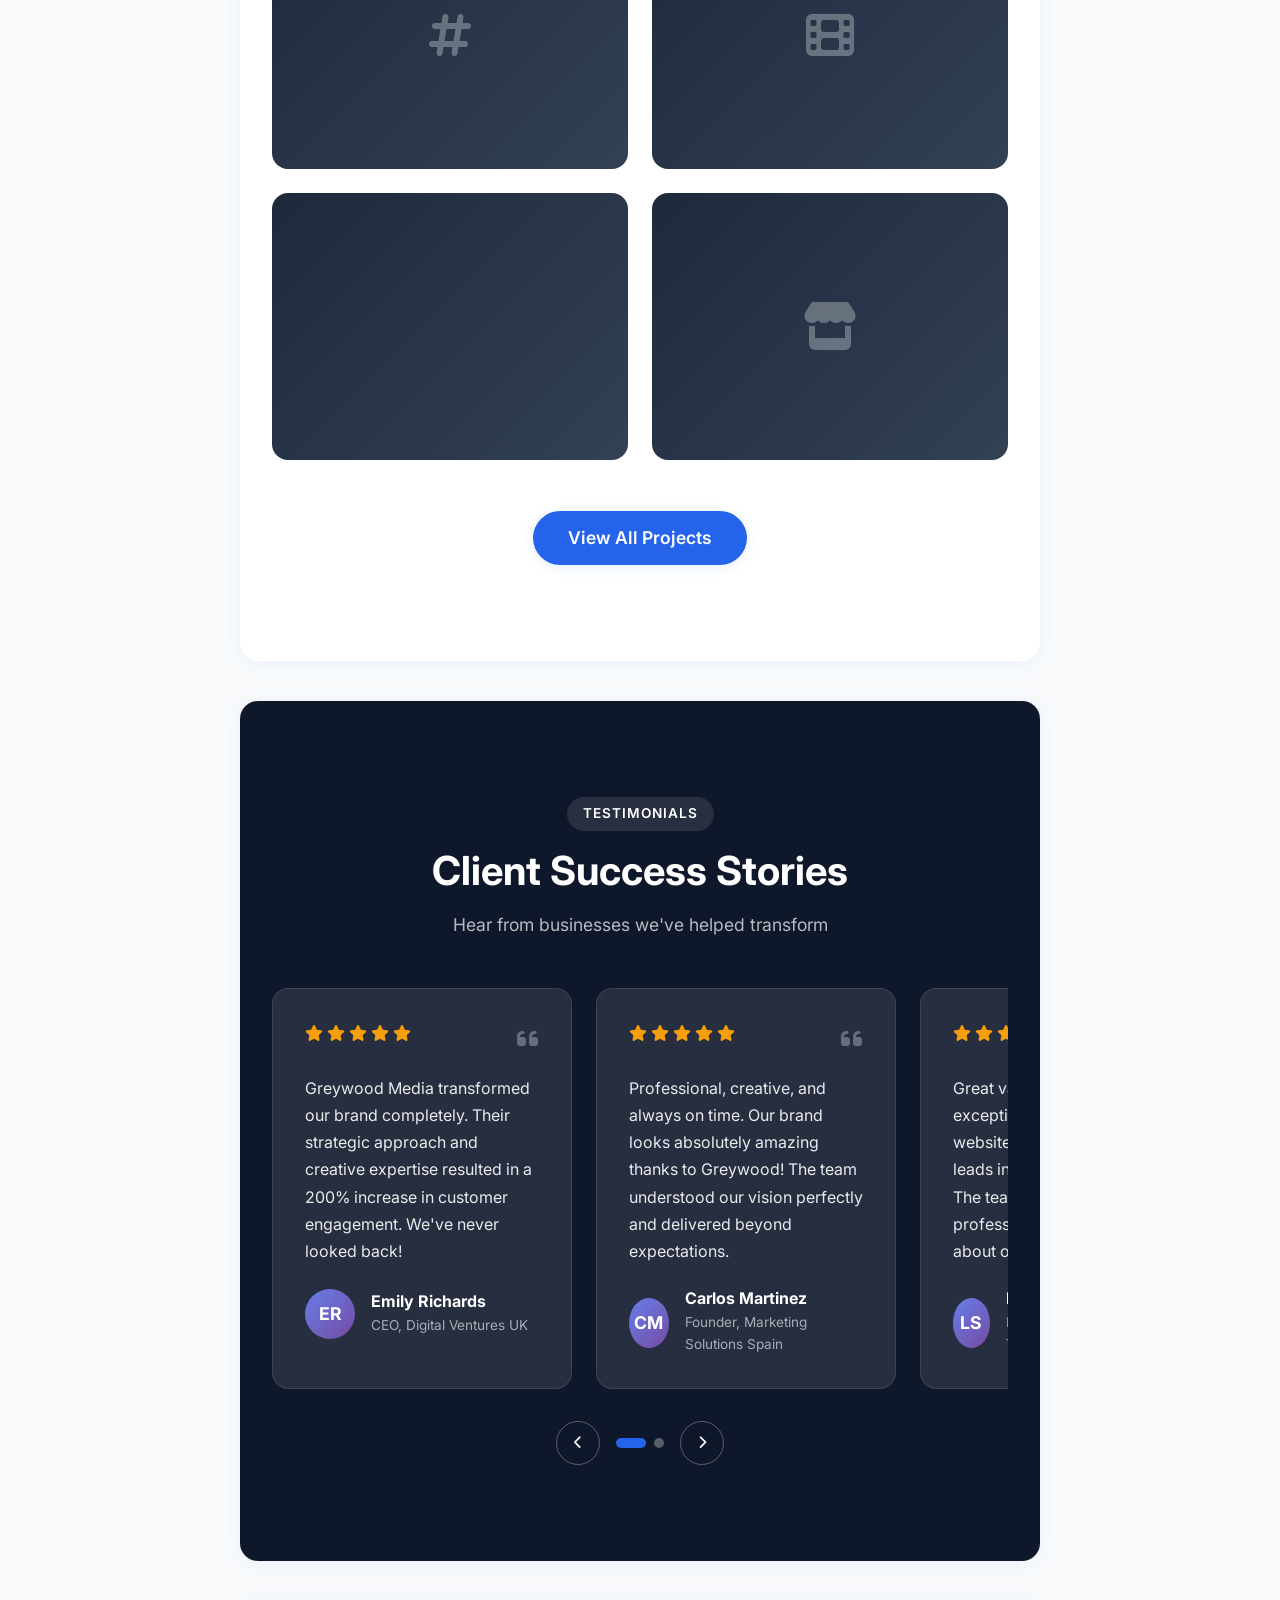
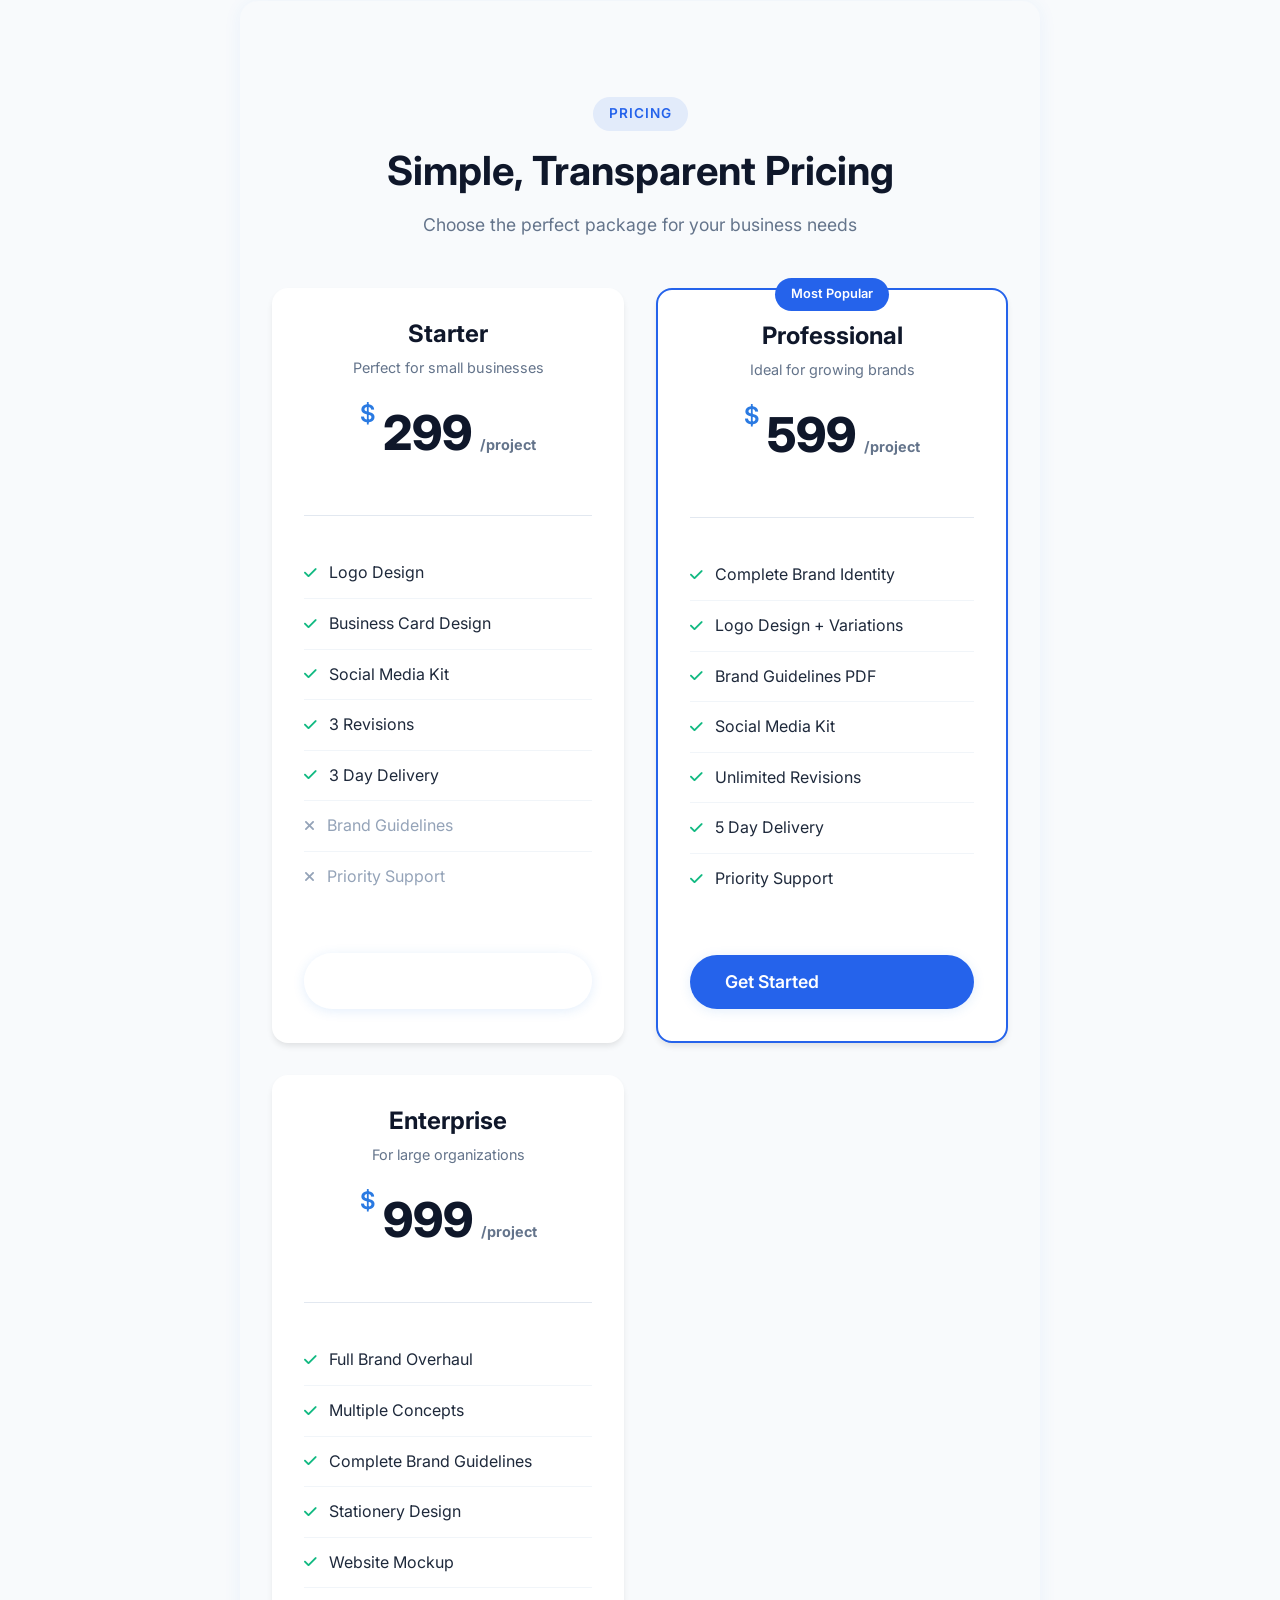
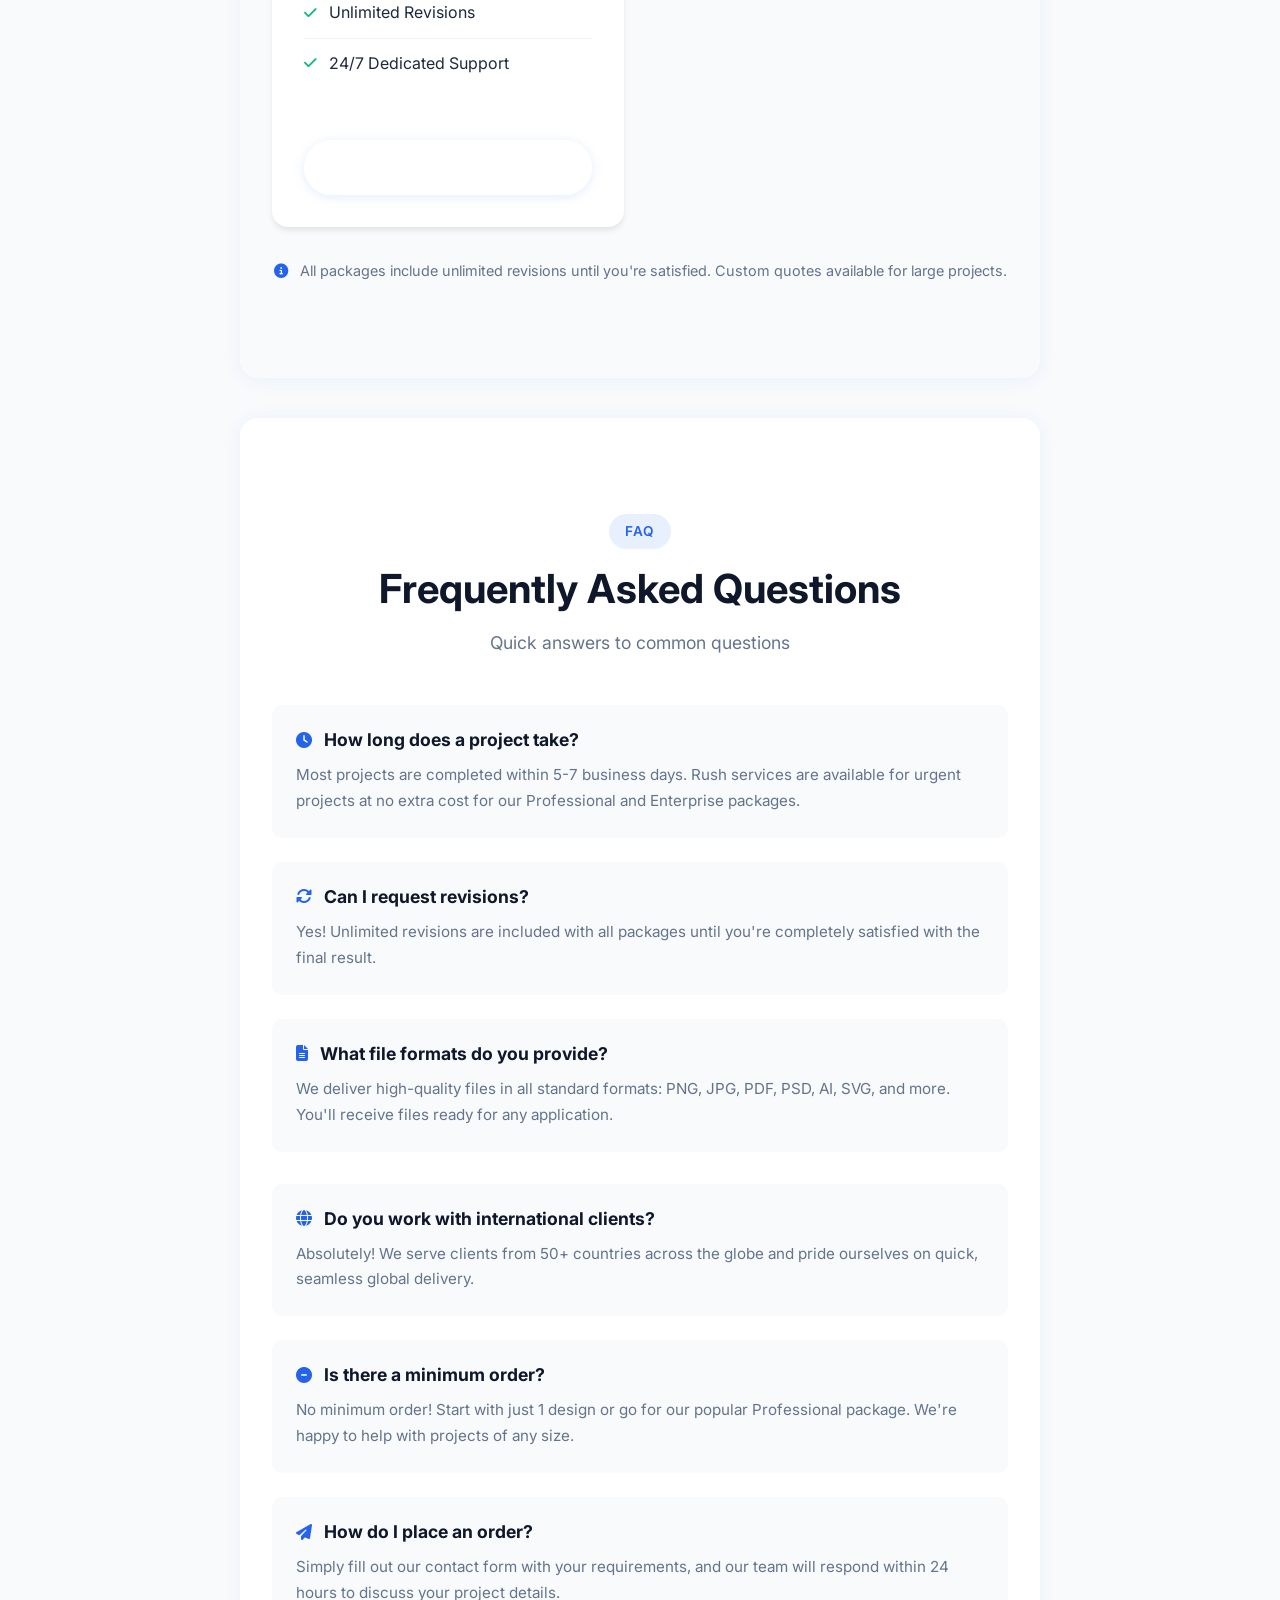
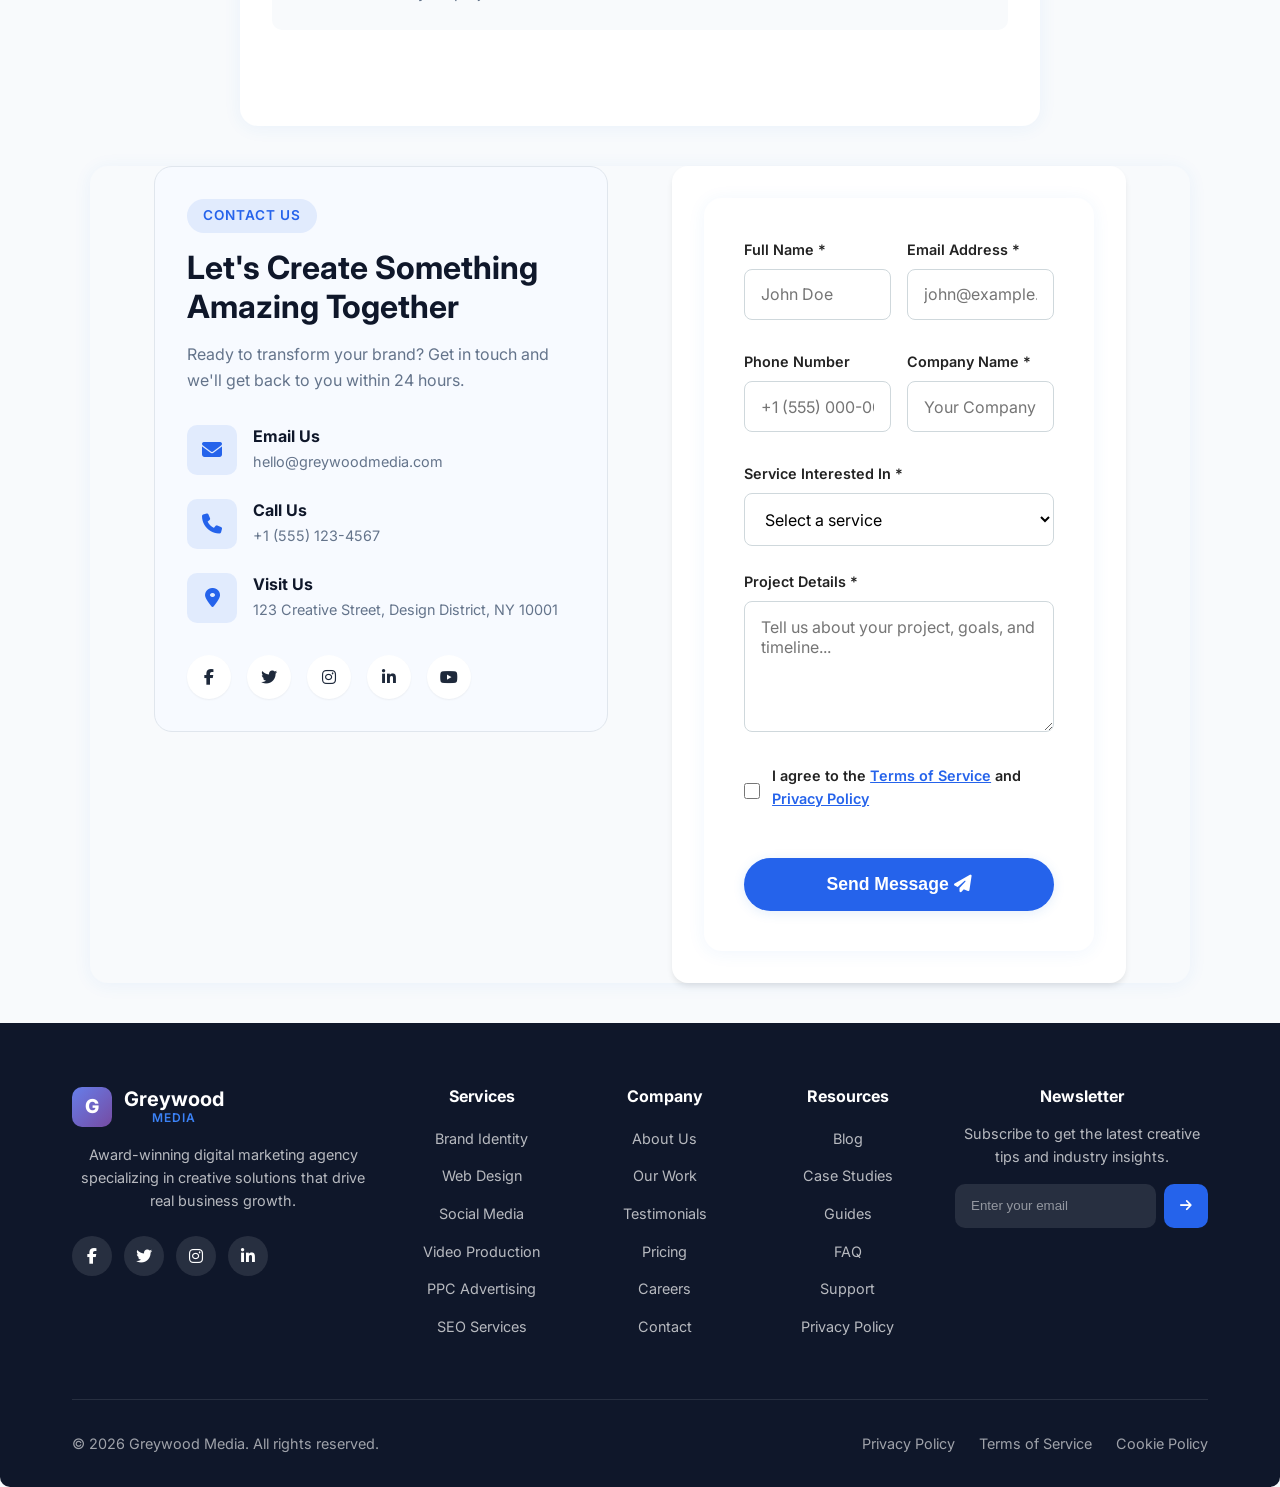
==== commit 31c139f3: "up" ====
--- a/index.html
+++ b/index.html
@@ -3,213 +3,784 @@
 <head>
     <meta charset="UTF-8">
     <meta name="viewport" content="width=device-width, initial-scale=1.0">
-    <title>Greywood Media - Home</title>
+    <title>Greywood Media - Digital Marketing Agency</title>
     <link rel="stylesheet" href="style.css">
+    <link rel="preconnect" href="https://fonts.googleapis.com">
+    <link rel="preconnect" href="https://fonts.gstatic.com" crossorigin>
+    <link href="https://fonts.googleapis.com/css2?family=Inter:wght@300;400;500;600;700;800&family=Playfair+Display:wght@400;500;600;700&display=swap" rel="stylesheet">
+    <link rel="stylesheet" href="https://cdnjs.cloudflare.com/ajax/libs/font-awesome/6.4.0/css/all.min.css">
 </head>
 <body>
+    <!-- Navigation -->
     <nav class="navbar">
-        <div class="nav-logo">
-            <img src="logo.png" alt="Greywood Media Logo" class="logo">
-            <span>Greywood Media</span>
-        </div>
-        <ul class="nav-links">
-            <li><a href="index.html">Home</a></li>
-            <li><a href="pages/services.html">Services</a></li>
-            <li><a href="pages/portfolio.html">Portfolio</a></li>
-            <li><a href="pages/about.html">About</a></li>
-            <li><a href="pages/contact.html">Contact</a></li>
-        </ul>
+        <div class="nav-container">
+            <a href="index.html" class="nav-logo">
+                <div class="logo-icon">
+                    <span>G</span>
+                </div>
+                <div class="logo-text">
+                    <span class="logo-name">Greywood</span>
+                    <span class="logo-tagline">Media</span>
+                </div>
+            </a>
+            <ul class="nav-links">
+                <li><a href="#home" class="active">Home</a></li>
+                <li><a href="#services">Services</a></li>
+                <li><a href="#process">Process</a></li>
+                <li><a href="#portfolio">Portfolio</a></li>
+                <li><a href="#testimonials">Testimonials</a></li>
+                <li><a href="#pricing">Pricing</a></li>
+                <li><a href="#faq">FAQ</a></li>
+            </ul>
+            <a href="#contact" class="nav-cta">Get Started</a>
+            <div class="mobile-menu-btn">
+                <i class="fas fa-bars"></i>
+            </div>
+        </div>
     </nav>
 
-    <header class="hero" id="page-top">
+    <!-- Hero Section -->
+    <header class="hero" id="home">
+        <div class="hero-bg">
+            <div class="hero-particles"></div>
+            <div class="hero-gradient"></div>
+        </div>
         <div class="hero-content">
-            <h1 class="hero-title">WE GENERATE <span class="highlight">MOST DESIGN IDEAS</span></h1>
-            <p class="subtitle">Creative solutions that transform your brand and captivate your audience</p>
+            <div class="hero-badge">
+                <span class="badge-dot"></span>
+                <span>Trusted by 500+ Brands Worldwide</span>
+            </div>
+            <h1 class="hero-title">
+                We Create <span class="highlight">Digital Experiences</span> That Convert
+            </h1>
+            <p class="hero-subtitle">
+                Award-winning digital marketing agency specializing in branding, web design, 
+                social media strategy, and creative campaigns that drive real business growth.
+            </p>
             <div class="hero-buttons">
-                <a href="pages/contact.html" class="cta-btn primary">Start Your Project</a>
-                <a href="#portfolio" class="cta-btn secondary">View Our Work</a>
-            </div>
+                <a href="#contact" class="cta-btn primary">
+                    <span>Start Your Project</span>
+                    <i class="fas fa-arrow-right"></i>
+                </a>
+                <a href="#portfolio" class="cta-btn secondary">
+                    <i class="fas fa-play"></i>
+                    <span>View Our Work</span>
+                </a>
+            </div>
+            <div class="hero-stats">
+                <div class="stat-item">
+                    <span class="stat-number">500+</span>
+                    <span class="stat-label">Projects Delivered</span>
+                </div>
+                <div class="stat-divider"></div>
+                <div class="stat-item">
+                    <span class="stat-number">50+</span>
+                    <span class="stat-label">Countries Served</span>
+                </div>
+                <div class="stat-divider"></div>
+                <div class="stat-item">
+                    <span class="stat-number">98%</span>
+                    <span class="stat-label">Client Satisfaction</span>
+                </div>
+                <div class="stat-divider"></div>
+                <div class="stat-item">
+                    <span class="stat-number">24h</span>
+                    <span class="stat-label">Response Time</span>
+                </div>
+            </div>
+        </div>
+        <div class="scroll-indicator">
+            <div class="mouse">
+                <div class="wheel"></div>
+            </div>
+            <span>Scroll to explore</span>
         </div>
     </header>
 
-    <section class="stats-section">
-        <div class="stats-grid">
-            <div class="stat-card">
-                <h3 class="stat-number">500+</h3>
-                <p>Projects Delivered</p>
-            </div>
-            <div class="stat-card">
-                <h3 class="stat-number">50+</h3>
-                <p>Countries Served</p>
-            </div>
-            <div class="stat-card">
-                <h3 class="stat-number">98%</h3>
-                <p>Client Satisfaction</p>
-            </div>
-            <div class="stat-card">
-                <h3 class="stat-number">24h</h3>
-                <p>Response Time</p>
+    <!-- Services Section -->
+    <section class="services-section" id="services">
+        <div class="container">
+            <div class="section-header">
+                <span class="section-tag">Our Services</span>
+                <h2 class="section-title">Comprehensive Digital Solutions</h2>
+                <p class="section-subtitle">End-to-end creative services tailored to elevate your brand and maximize ROI</p>
+            </div>
+            <div class="services-grid">
+                <div class="service-card">
+                    <div class="service-icon">
+                        <i class="fas fa-palette"></i>
+                    </div>
+                    <h3>Brand Identity</h3>
+                    <p>Complete brand development from logo design to comprehensive brand guidelines that capture your unique essence.</p>
+                    <ul class="service-features">
+                        <li><i class="fas fa-check"></i> Logo Design</li>
+                        <li><i class="fas fa-check"></i> Brand Guidelines</li>
+                        <li><i class="fas fa-check"></i> Visual Identity</li>
+                    </ul>
+                    <a href="#contact" class="service-link">Learn More <i class="fas fa-arrow-right"></i></a>
+                </div>
+                <div class="service-card">
+                    <div class="service-icon">
+                        <i class="fas fa-laptop-code"></i>
+                    </div>
+                    <h3>Web Design & Development</h3>
+                    <p>Stunning, responsive websites that not only look beautiful but drive conversions and deliver exceptional user experiences.</p>
+                    <ul class="service-features">
+                        <li><i class="fas fa-check"></i> Custom Web Design</li>
+                        <li><i class="fas fa-check"></i> E-Commerce Solutions</li>
+                        <li><i class="fas fa-check"></i> CMS Development</li>
+                    </ul>
+                    <a href="#contact" class="service-link">Learn More <i class="fas fa-arrow-right"></i></a>
+                </div>
+                <div class="service-card">
+                    <div class="service-icon">
+                        <i class="fas fa-bullhorn"></i>
+                    </div>
+                    <h3>Social Media Marketing</h3>
+                    <p>Strategic social media campaigns that build engaged communities, increase brand awareness, and generate quality leads.</p>
+                    <ul class="service-features">
+                        <li><i class="fas fa-check"></i> Content Strategy</li>
+                        <li><i class="fas fa-check"></i> Community Management</li>
+                        <li><i class="fas fa-check"></i> Influencer Marketing</li>
+                    </ul>
+                    <a href="#contact" class="service-link">Learn More <i class="fas fa-arrow-right"></i></a>
+                </div>
+                <div class="service-card">
+                    <div class="service-icon">
+                        <i class="fas fa-video"></i>
+                    </div>
+                    <h3>Video & Animation</h3>
+                    <p>Captivating video content and animations that tell your brand story and capture audience attention instantly.</p>
+                    <ul class="service-features">
+                        <li><i class="fas fa-check"></i> Explainer Videos</li>
+                        <li><i class="fas fa-check"></i> Motion Graphics</li>
+                        <li><i class="fas fa-check"></i> Brand Films</li>
+                    </ul>
+                    <a href="#contact" class="service-link">Learn More <i class="fas fa-arrow-right"></i></a>
+                </div>
+                <div class="service-card">
+                    <div class="service-icon">
+                        <i class="fas fa-bullseye"></i>
+                    </div>
+                    <h3>Pay-Per-Click Advertising</h3>
+                    <p>Data-driven PPC campaigns optimized for maximum ROI with precise targeting and continuous optimization.</p>
+                    <ul class="service-features">
+                        <li><i class="fas fa-check"></i> Google Ads</li>
+                        <li><i class="fas fa-check"></i> Social Advertising</li>
+                        <li><i class="fas fa-check"></i> Retargeting</li>
+                    </ul>
+                    <a href="#contact" class="service-link">Learn More <i class="fas fa-arrow-right"></i></a>
+                </div>
+                <div class="service-card">
+                    <div class="service-icon">
+                        <i class="fas fa-search"></i>
+                    </div>
+                    <h3>SEO & Content Marketing</h3>
+                    <p>Sustainable organic growth through strategic SEO and compelling content that ranks and converts.</p>
+                    <ul class="service-features">
+                        <li><i class="fas fa-check"></i> Technical SEO</li>
+                        <li><i class="fas fa-check"></i> Content Strategy</li>
+                        <li><i class="fas fa-check"></i> Link Building</li>
+                    </ul>
+                    <a href="#contact" class="service-link">Learn More <i class="fas fa-arrow-right"></i></a>
+                </div>
             </div>
         </div>
     </section>
 
-    <section class="package">
-        <h2>Special Offer</h2>
-        <div class="package-details">
-            <h3>10 Graphic Design Posters</h3>
-            <p class="price">Only $100 USD</p>
-            <p>Perfect for social media, advertising, and branding. Fast turnaround and unlimited revisions!</p>
-            <a href="pages/contact.html" class="cta-btn alt">Get Started</a>
+    <!-- Process Section -->
+    <section class="process-section" id="process">
+        <div class="container">
+            <div class="section-header">
+                <span class="section-tag">Our Process</span>
+                <h2 class="section-title">How We Work</h2>
+                <p class="section-subtitle">A proven 4-step methodology that ensures exceptional results every time</p>
+            </div>
+            <div class="process-timeline">
+                <div class="process-step">
+                    <div class="step-number">01</div>
+                    <div class="step-content">
+                        <div class="step-icon">
+                            <i class="fas fa-comments"></i>
+                        </div>
+                        <h3>Discovery & Strategy</h3>
+                        <p>We dive deep into understanding your business, goals, target audience, and competitive landscape through comprehensive research and stakeholder interviews.</p>
+                        <ul class="step-highlights">
+                            <li>Market Research</li>
+                            <li>Competitor Analysis</li>
+                            <li>Brand Audit</li>
+                        </ul>
+                    </div>
+                </div>
+                <div class="process-step">
+                    <div class="step-number">02</div>
+                    <div class="step-content">
+                        <div class="step-icon">
+                            <i class="fas fa-lightbulb"></i>
+                        </div>
+                        <h3>Concept & Creative</h3>
+                        <p>Our team brainstorms and develops multiple creative concepts, presenting you with innovative solutions that align with your brand vision and business objectives.</p>
+                        <ul class="step-highlights">
+                            <li>Creative Concepts</li>
+                            <li>Visual Direction</li>
+                            <li>Copy Strategy</li>
+                        </ul>
+                    </div>
+                </div>
+                <div class="process-step">
+                    <div class="step-number">03</div>
+                    <div class="step-content">
+                        <div class="step-icon">
+                            <i class="fas fa-pen-ruler"></i>
+                        </div>
+                        <h3>Design & Development</h3>
+                        <p>We bring the approved concepts to life with meticulous attention to detail, ensuring every element is polished and perfectly aligned with your brand standards.</p>
+                        <ul class="step-highlights">
+                            <li>Visual Design</li>
+                            <li>Technical Development</li>
+                            <li>Quality Assurance</li>
+                        </ul>
+                    </div>
+                </div>
+                <div class="process-step">
+                    <div class="step-number">04</div>
+                    <div class="step-content">
+                        <div class="step-icon">
+                            <i class="fas fa-rocket"></i>
+                        </div>
+                        <h3>Launch & Optimize</h3>
+                        <p>We deploy your project with precision and continue to monitor, analyze, and optimize performance to ensure sustained success and continuous improvement.</p>
+                        <ul class="step-highlights">
+                            <li>Seamless Launch</li>
+                            <li>Performance Tracking</li>
+                            <li>Ongoing Optimization</li>
+                        </ul>
+                    </div>
+                </div>
+            </div>
         </div>
     </section>
 
-    <section class="howwework" id="howwework">
-        <h2>Our Creative Process</h2>
-        <p class="section-subtitle">From concept to creation in 4 simple steps</p>
-        <div class="work-steps">
-            <div class="step">
-                <span>📋</span>
-                <h4>Understand</h4>
-                <p>Share your vision, goals, and requirements</p>
-            </div>
-            <div class="step">
-                <span>💡</span>
-                <h4>Brainstorm</h4>
-                <p>We ideate and develop creative concepts</p>
-            </div>
-            <div class="step">
-                <span>🎨</span>
-                <h4>Design</h4>
-                <p>Professional designs tailored to your brand</p>
-            </div>
-            <div class="step">
-                <span>✨</span>
-                <h4>Deliver</h4>
-                <p>High-quality files ready to use</p>
+    <!-- Portfolio Section -->
+    <section class="portfolio-section" id="portfolio">
+        <div class="container">
+            <div class="section-header">
+                <span class="section-tag">Our Work</span>
+                <h2 class="section-title">Featured Projects</h2>
+                <p class="section-subtitle">A showcase of our finest creative work across various industries</p>
+            </div>
+            <div class="portfolio-filter">
+                <button class="filter-btn active" data-filter="all">All</button>
+                <button class="filter-btn" data-filter="branding">Branding</button>
+                <button class="filter-btn" data-filter="webdesign">Web Design</button>
+                <button class="filter-btn" data-filter="social">Social Media</button>
+                <button class="filter-btn" data-filter="video">Video</button>
+            </div>
+            <div class="portfolio-grid">
+                <div class="portfolio-item" data-category="branding">
+                    <div class="portfolio-image">
+                        <div class="portfolio-placeholder">
+                            <i class="fas fa-layer-group"></i>
+                        </div>
+                        <div class="portfolio-overlay">
+                            <div class="overlay-content">
+                                <h4>Nexus Tech Rebrand</h4>
+                                <p>Complete brand identity overhaul for a tech startup</p>
+                                <a href="#" class="view-project">View Project <i class="fas fa-arrow-right"></i></a>
+                            </div>
+                        </div>
+                    </div>
+                </div>
+                <div class="portfolio-item" data-category="webdesign">
+                    <div class="portfolio-image">
+                        <div class="portfolio-placeholder">
+                            <i class="fas fa-globe"></i>
+                        </div>
+                        <div class="portfolio-overlay">
+                            <div class="overlay-content">
+                                <h4>Velvet Spa Website</h4>
+                                <p>Elegant website design for luxury wellness brand</p>
+                                <a href="#" class="view-project">View Project <i class="fas fa-arrow-right"></i></a>
+                            </div>
+                        </div>
+                    </div>
+                </div>
+                <div class="portfolio-item" data-category="social">
+                    <div class="portfolio-image">
+                        <div class="portfolio-placeholder">
+                            <i class="fas fa-hashtag"></i>
+                        </div>
+                        <div class="portfolio-overlay">
+                            <div class="overlay-content">
+                                <h4>FitLife Campaign</h4>
+                                <p>Social media campaign reaching 2M+ impressions</p>
+                                <a href="#" class="view-project">View Project <i class="fas fa-arrow-right"></i></a>
+                            </div>
+                        </div>
+                    </div>
+                </div>
+                <div class="portfolio-item" data-category="video">
+                    <div class="portfolio-image">
+                        <div class="portfolio-placeholder">
+                            <i class="fas fa-film"></i>
+                        </div>
+                        <div class="portfolio-overlay">
+                            <div class="overlay-content">
+                                <h4>EcoTech Explainer</h4>
+                                <p>Animated explainer video for sustainable product</p>
+                                <a href="#" class="view-project">View Project <i class="fas fa-arrow-right"></i></a>
+                            </div>
+                        </div>
+                    </div>
+                </div>
+                <div class="portfolio-item" data-category="branding">
+                    <div class="portfolio-image">
+                        <div class="portfolio-placeholder">
+                            <i class="fas fa-cup-hot"></i>
+                        </div>
+                        <div class="portfolio-overlay">
+                            <div class="overlay-content">
+                                <h4>Artisan Coffee Co.</h4>
+                                <p>Brand identity for premium coffee roaster</p>
+                                <a href="#" class="view-project">View Project <i class="fas fa-arrow-right"></i></a>
+                            </div>
+                        </div>
+                    </div>
+                </div>
+                <div class="portfolio-item" data-category="webdesign">
+                    <div class="portfolio-image">
+                        <div class="portfolio-placeholder">
+                            <i class="fas fa-store"></i>
+                        </div>
+                        <div class="portfolio-overlay">
+                            <div class="overlay-content">
+                                <h4>Urban Fashion Store</h4>
+                                <p>E-commerce platform with 150% conversion increase</p>
+                                <a href="#" class="view-project">View Project <i class="fas fa-arrow-right"></i></a>
+                            </div>
+                        </div>
+                    </div>
+                </div>
+            </div>
+            <div class="portfolio-cta">
+                <a href="#contact" class="cta-btn primary">View All Projects</a>
             </div>
         </div>
     </section>
 
-    <section class="reviews" id="reviews">
-        <h2>Client Success Stories</h2>
-        <p class="section-subtitle">Hear from businesses transformed by our designs</p>
-        <div class="testimonials-grid">
-            <div class="testimonial-card">
-                <div class="stars">⭐⭐⭐⭐⭐</div>
-                <p>"Greywood Media exceeded our expectations! The designs were modern and eye-catching. They understood our brand perfectly and delivered exactly what we needed."</p>
-                <div class="testimonial-author">
-                    <div class="author-avatar">ER</div>
-                    <div>
-                        <h4>Emily Richards</h4>
-                        <p>CEO, Digital Ventures UK</p>
-                    </div>
-                </div>
-            </div>
-            <div class="testimonial-card">
-                <div class="stars">⭐⭐⭐⭐⭐</div>
-                <p>"Professional, creative, and always on time. Our brand looks absolutely amazing thanks to Greywood! We've already ordered from them twice."</p>
-                <div class="testimonial-author">
-                    <div class="author-avatar">CM</div>
-                    <div>
-                        <h4>Carlos Martinez</h4>
-                        <p>Founder, Marketing Solutions Spain</p>
-                    </div>
-                </div>
-            </div>
-            <div class="testimonial-card">
-                <div class="stars">⭐⭐⭐⭐⭐</div>
-                <p>"Great value for money. The team understood our vision perfectly and delivered outstanding designs. Highly recommended to any business!"</p>
-                <div class="testimonial-author">
-                    <div class="author-avatar">LS</div>
-                    <div>
-                        <h4>Linda Smith</h4>
-                        <p>Marketing Director, Australia</p>
-                    </div>
-                </div>
+    <!-- Testimonials Section -->
+    <section class="testimonials-section" id="testimonials">
+        <div class="container">
+            <div class="section-header">
+                <span class="section-tag">Testimonials</span>
+                <h2 class="section-title">Client Success Stories</h2>
+                <p class="section-subtitle">Hear from businesses we've helped transform</p>
+            </div>
+            <div class="testimonials-slider">
+                <div class="testimonial-track">
+                    <div class="testimonial-card">
+                        <div class="testimonial-header">
+                            <div class="testimonial-stars">
+                                <i class="fas fa-star"></i>
+                                <i class="fas fa-star"></i>
+                                <i class="fas fa-star"></i>
+                                <i class="fas fa-star"></i>
+                                <i class="fas fa-star"></i>
+                            </div>
+                            <div class="testimonial-quote-icon">
+                                <i class="fas fa-quote-left"></i>
+                            </div>
+                        </div>
+                        <p class="testimonial-text">Greywood Media transformed our brand completely. Their strategic approach and creative expertise resulted in a 200% increase in customer engagement. We've never looked back!</p>
+                        <div class="testimonial-author">
+                            <div class="author-avatar">ER</div>
+                            <div class="author-info">
+                                <h4>Emily Richards</h4>
+                                <p>CEO, Digital Ventures UK</p>
+                            </div>
+                        </div>
+                    </div>
+                    <div class="testimonial-card">
+                        <div class="testimonial-header">
+                            <div class="testimonial-stars">
+                                <i class="fas fa-star"></i>
+                                <i class="fas fa-star"></i>
+                                <i class="fas fa-star"></i>
+                                <i class="fas fa-star"></i>
+                                <i class="fas fa-star"></i>
+                            </div>
+                            <div class="testimonial-quote-icon">
+                                <i class="fas fa-quote-left"></i>
+                            </div>
+                        </div>
+                        <p class="testimonial-text">Professional, creative, and always on time. Our brand looks absolutely amazing thanks to Greywood! The team understood our vision perfectly and delivered beyond expectations.</p>
+                        <div class="testimonial-author">
+                            <div class="author-avatar">CM</div>
+                            <div class="author-info">
+                                <h4>Carlos Martinez</h4>
+                                <p>Founder, Marketing Solutions Spain</p>
+                            </div>
+                        </div>
+                    </div>
+                    <div class="testimonial-card">
+                        <div class="testimonial-header">
+                            <div class="testimonial-stars">
+                                <i class="fas fa-star"></i>
+                                <i class="fas fa-star"></i>
+                                <i class="fas fa-star"></i>
+                                <i class="fas fa-star"></i>
+                                <i class="fas fa-star"></i>
+                            </div>
+                            <div class="testimonial-quote-icon">
+                                <i class="fas fa-quote-left"></i>
+                            </div>
+                        </div>
+                        <p class="testimonial-text">Great value for money with exceptional results. Our new website generated 3x more leads in the first month alone. The team is responsive, professional, and truly cares about our success.</p>
+                        <div class="testimonial-author">
+                            <div class="author-avatar">LS</div>
+                            <div class="author-info">
+                                <h4>Linda Smith</h4>
+                                <p>Marketing Director, TechStart Australia</p>
+                            </div>
+                        </div>
+                    </div>
+                    <div class="testimonial-card">
+                        <div class="testimonial-header">
+                            <div class="testimonial-stars">
+                                <i class="fas fa-star"></i>
+                                <i class="fas fa-star"></i>
+                                <i class="fas fa-star"></i>
+                                <i class="fas fa-star"></i>
+                                <i class="fas fa-star"></i>
+                            </div>
+                            <div class="testimonial-quote-icon">
+                                <i class="fas fa-quote-left"></i>
+                            </div>
+                        </div>
+                        <p class="testimonial-text">The social media campaign Greywood created for us was phenomenal. We went from 5k to 50k followers in 6 months! Their creativity and strategic thinking are world-class.</p>
+                        <div class="testimonial-author">
+                            <div class="author-avatar">JK</div>
+                            <div class="author-info">
+                                <h4>James Kim</h4>
+                                <p>CEO, FitLife Gym Chain</p>
+                            </div>
+                        </div>
+                    </div>
+                </div>
+            </div>
+            <div class="testimonial-controls">
+                <button class="testimonial-nav prev"><i class="fas fa-chevron-left"></i></button>
+                <div class="testimonial-dots"></div>
+                <button class="testimonial-nav next"><i class="fas fa-chevron-right"></i></button>
             </div>
         </div>
     </section>
 
+    <!-- Pricing Section -->
+    <section class="pricing-section" id="pricing">
+        <div class="container">
+            <div class="section-header">
+                <span class="section-tag">Pricing</span>
+                <h2 class="section-title">Simple, Transparent Pricing</h2>
+                <p class="section-subtitle">Choose the perfect package for your business needs</p>
+            </div>
+            <div class="pricing-grid">
+                <div class="pricing-card">
+                    <div class="pricing-header">
+                        <h3>Starter</h3>
+                        <p>Perfect for small businesses</p>
+                        <div class="price">
+                            <span class="currency">$</span>
+                            <span class="amount">299</span>
+                            <span class="period">/project</span>
+                        </div>
+                    </div>
+                    <ul class="pricing-features">
+                        <li><i class="fas fa-check"></i> Logo Design</li>
+                        <li><i class="fas fa-check"></i> Business Card Design</li>
+                        <li><i class="fas fa-check"></i> Social Media Kit</li>
+                        <li><i class="fas fa-check"></i> 3 Revisions</li>
+                        <li><i class="fas fa-check"></i> 3 Day Delivery</li>
+                        <li class="disabled"><i class="fas fa-times"></i> Brand Guidelines</li>
+                        <li class="disabled"><i class="fas fa-times"></i> Priority Support</li>
+                    </ul>
+                    <a href="#contact" class="cta-btn secondary">Get Started</a>
+                </div>
+                <div class="pricing-card popular">
+                    <div class="popular-badge">Most Popular</div>
+                    <div class="pricing-header">
+                        <h3>Professional</h3>
+                        <p>Ideal for growing brands</p>
+                        <div class="price">
+                            <span class="currency">$</span>
+                            <span class="amount">599</span>
+                            <span class="period">/project</span>
+                        </div>
+                    </div>
+                    <ul class="pricing-features">
+                        <li><i class="fas fa-check"></i> Complete Brand Identity</li>
+                        <li><i class="fas fa-check"></i> Logo Design + Variations</li>
+                        <li><i class="fas fa-check"></i> Brand Guidelines PDF</li>
+                        <li><i class="fas fa-check"></i> Social Media Kit</li>
+                        <li><i class="fas fa-check"></i> Unlimited Revisions</li>
+                        <li><i class="fas fa-check"></i> 5 Day Delivery</li>
+                        <li><i class="fas fa-check"></i> Priority Support</li>
+                    </ul>
+                    <a href="#contact" class="cta-btn primary">Get Started</a>
+                </div>
+                <div class="pricing-card">
+                    <div class="pricing-header">
+                        <h3>Enterprise</h3>
+                        <p>For large organizations</p>
+                        <div class="price">
+                            <span class="currency">$</span>
+                            <span class="amount">999</span>
+                            <span class="period">/project</span>
+                        </div>
+                    </div>
+                    <ul class="pricing-features">
+                        <li><i class="fas fa-check"></i> Full Brand Overhaul</li>
+                        <li><i class="fas fa-check"></i> Multiple Concepts</li>
+                        <li><i class="fas fa-check"></i> Complete Brand Guidelines</li>
+                        <li><i class="fas fa-check"></i> Stationery Design</li>
+                        <li><i class="fas fa-check"></i> Website Mockup</li>
+                        <li><i class="fas fa-check"></i> Unlimited Revisions</li>
+                        <li><i class="fas fa-check"></i> 24/7 Dedicated Support</li>
+                    </ul>
+                    <a href="#contact" class="cta-btn secondary">Get Started</a>
+                </div>
+            </div>
+            <div class="pricing-note">
+                <p><i class="fas fa-info-circle"></i> All packages include unlimited revisions until you're satisfied. Custom quotes available for large projects.</p>
+            </div>
+        </div>
+    </section>
+
+    <!-- FAQ Section -->
     <section class="faq-section" id="faq">
-        <h2>Frequently Asked Questions</h2>
-        <p class="section-subtitle">Quick answers to common questions</p>
-        <div class="faq-container">
-            <div class="faq-item">
-                <h4>How long does a project take?</h4>
-                <p>Most projects are completed within 5-7 days. Rush services available for urgent projects.</p>
-            </div>
-            <div class="faq-item">
-                <h4>Can I request revisions?</h4>
-                <p>Yes! Unlimited revisions are included with all packages until you're completely satisfied.</p>
-            </div>
-            <div class="faq-item">
-                <h4>What file formats do you provide?</h4>
-                <p>We deliver high-quality files in all standard formats: PNG, JPG, PDF, PSD, AI, and more.</p>
-            </div>
-            <div class="faq-item">
-                <h4>Do you work with international clients?</h4>
-                <p>Absolutely! We serve clients from 50+ countries and pride ourselves on quick, global delivery.</p>
-            </div>
-            <div class="faq-item">
-                <h4>Is there a minimum order?</h4>
-                <p>No minimum order! Start with just 1 design or go for our popular 10-poster package.</p>
-            </div>
-            <div class="faq-item">
-                <h4>How do I place an order?</h4>
-                <p>Simply fill out our contact form with your requirements, and our team will respond within 24 hours.</p>
+        <div class="container">
+            <div class="section-header">
+                <span class="section-tag">FAQ</span>
+                <h2 class="section-title">Frequently Asked Questions</h2>
+                <p class="section-subtitle">Quick answers to common questions</p>
+            </div>
+            <div class="faq-grid">
+                <div class="faq-column">
+                    <div class="faq-item">
+                        <h4><i class="fas fa-clock"></i> How long does a project take?</h4>
+                        <p>Most projects are completed within 5-7 business days. Rush services are available for urgent projects at no extra cost for our Professional and Enterprise packages.</p>
+                    </div>
+                    <div class="faq-item">
+                        <h4><i class="fas fa-sync-alt"></i> Can I request revisions?</h4>
+                        <p>Yes! Unlimited revisions are included with all packages until you're completely satisfied with the final result.</p>
+                    </div>
+                    <div class="faq-item">
+                        <h4><i class="fas fa-file-alt"></i> What file formats do you provide?</h4>
+                        <p>We deliver high-quality files in all standard formats: PNG, JPG, PDF, PSD, AI, SVG, and more. You'll receive files ready for any application.</p>
+                    </div>
+                </div>
+                <div class="faq-column">
+                    <div class="faq-item">
+                        <h4><i class="fas fa-globe"></i> Do you work with international clients?</h4>
+                        <p>Absolutely! We serve clients from 50+ countries across the globe and pride ourselves on quick, seamless global delivery.</p>
+                    </div>
+                    <div class="faq-item">
+                        <h4><i class="fas fa-minus-circle"></i> Is there a minimum order?</h4>
+                        <p>No minimum order! Start with just 1 design or go for our popular Professional package. We're happy to help with projects of any size.</p>
+                    </div>
+                    <div class="faq-item">
+                        <h4><i class="fas fa-paper-plane"></i> How do I place an order?</h4>
+                        <p>Simply fill out our contact form with your requirements, and our team will respond within 24 hours to discuss your project details.</p>
+                    </div>
+                </div>
             </div>
         </div>
     </section>
-            <a href="https://postimg.cc/yJ4rXv06" target="_blank"><img src="https://i.postimg.cc/yJ4rXv06/comparing.png" alt="comparing"></a>
-            <a href="https://postimg.cc/6TYgJVxr" target="_blank"><img src="https://i.postimg.cc/6TYgJVxr/estand.png" alt="estand"></a>
-            <a href="https://postimg.cc/mtpvMYdG" target="_blank"><img src="https://i.postimg.cc/mtpvMYdG/flexible.png" alt="flexible"></a>
-            <a href="https://postimg.cc/F1NXQsdt" target="_blank"><img src="https://i.postimg.cc/F1NXQsdt/insole.png" alt="insole"></a>
-            <a href="https://postimg.cc/WhYBrG9t" target="_blank"><img src="https://i.postimg.cc/WhYBrG9t/professional-design.png" alt="professional-design"></a>
-            <a href="https://postimg.cc/Q9Nm0PC3" target="_blank"><img src="https://i.postimg.cc/Q9Nm0PC3/balen-Firefly-Upscaler-2x-scale.png" alt="balen-Firefly-Upscaler-2x-scale"></a>
-            <a href="https://postimg.cc/XZkxK3V9" target="_blank"><img src="https://i.postimg.cc/XZkxK3V9/course.png" alt="course"></a>
-            <a href="https://postimg.cc/sQfmw8XK" target="_blank"><img src="https://i.postimg.cc/sQfmw8XK/ghode-jatra.png" alt="ghode-jatra"></a>
-            <a href="https://postimg.cc/5HSp51xw" target="_blank"><img src="https://i.postimg.cc/5HSp51xw/hanuman-jayanti.png" alt="hanuman-jayanti"></a>
-            <a href="https://postimg.cc/Mcmt0xWX" target="_blank"><img src="https://i.postimg.cc/Mcmt0xWX/interview.png" alt="interview"></a>
-            <a href="https://postimg.cc/c6bhBFN9" target="_blank"><img src="https://i.postimg.cc/c6bhBFN9/admission-open.png" alt="admission-open"></a>
-            <a href="https://postimg.cc/JGHq6jrM" target="_blank"><img src="https://i.postimg.cc/JGHq6jrM/caring.png" alt="caring"></a>
-            <a href="https://postimg.cc/svGc65jF" target="_blank"><img src="https://i.postimg.cc/svGc65jF/get-skilled-hired.png" alt="get-skilled-hired"></a>
-            <a href="https://postimg.cc/XrMgTXq1" target="_blank"><img src="https://i.postimg.cc/XrMgTXq1/jap-aus-can.png" alt="jap-aus-can"></a>
-            <a href="https://postimg.cc/K4HfD0y6" target="_blank"><img src="https://i.postimg.cc/K4HfD0y6/train-in-nepal.png" alt="train-in-nepal"></a>
-            <a href="https://postimg.cc/qN8G0061" target="_blank"><img src="https://i.postimg.cc/qN8G0061/valentinesd-day.png" alt="valentinesd-day"></a>
-            <a href="https://postimg.cc/hQddrb9N" target="_blank"><img src="https://i.postimg.cc/hQddrb9N/admission-open.png" alt="admission-open"></a>
-            <a href="https://postimg.cc/rRrrJCSZ" target="_blank"><img src="https://i.postimg.cc/rRrrJCSZ/basanta-panchami.png" alt="basanta-panchami"></a>
-            <a href="https://postimg.cc/HcKMXP7w" target="_blank"><img src="https://i.postimg.cc/HcKMXP7w/cover.png" alt="cover"></a>
-            <a href="https://postimg.cc/nX0CqwyC" target="_blank"><img src="https://i.postimg.cc/nX0CqwyC/aus-can-uk.png" alt="aus-can-uk"></a>
-            <a href="https://postimg.cc/zy0VTPsG" target="_blank"><img src="https://i.postimg.cc/zy0VTPsG/hiring.png" alt="hiring"></a>
-            <a href="https://postimg.cc/w161ydG7" target="_blank"><img src="https://i.postimg.cc/w161ydG7/israel.png" alt="israel"></a>
-            <a href="https://postimg.cc/0zcb7HTM" target="_blank"><img src="https://i.postimg.cc/0zcb7HTM/vacancy.png" alt="vacancy"></a>
-            <a href="https://postimg.cc/xXtcLFwk" target="_blank"><img src="https://i.postimg.cc/xXtcLFwk/work-in-israel.png" alt="work-in-israel"></a>
-            <a href="https://postimg.cc/xJb8DjcL" target="_blank"><img src="https://i.postimg.cc/xJb8DjcL/bharosa.png" alt="bharosa"></a>
-            <a href="https://postimg.cc/n94LrdKq" target="_blank"><img src="https://i.postimg.cc/n94LrdKq/comittee.png" alt="comittee"></a>
-            <a href="https://postimg.cc/gnKJPTkT" target="_blank"><img src="https://i.postimg.cc/gnKJPTkT/edge-on-love-Copy.png" alt="edge-on-love-Copy"></a>
-            <a href="https://postimg.cc/BLq3Nq21" target="_blank"><img src="https://i.postimg.cc/BLq3Nq21/delicious-meals.png" alt="delicious-meals"></a>
-            <a href="https://postimg.cc/ygVKnV0Z" target="_blank"><img src="https://i.postimg.cc/ygVKnV0Z/final-monsooon.png" alt="final-monsooon"></a>
-            <a href="https://postimg.cc/WF2VS20q" target="_blank"><img src="https://i.postimg.cc/WF2VS20q/prajatantra-cosme.png" alt="prajatantra-cosme"></a>
-            <a href="https://postimg.cc/147Sc1td" target="_blank"><img src="https://i.postimg.cc/147Sc1td/1annapurna-base-camp.png" alt="1annapurna-base-camp"></a>
-            <a href="https://postimg.cc/0rXvd1QX" target="_blank"><img src="https://i.postimg.cc/0rXvd1QX/eco-holi.png" alt="eco-holi"></a>
-            <a href="https://postimg.cc/hhZnbRj5" target="_blank"><img src="https://i.postimg.cc/hhZnbRj5/ghode-jatra-eco.png" alt="ghode-jatra-eco"></a>
-            <a href="https://postimg.cc/YjD7fB9X" target="_blank"><img src="https://i.postimg.cc/YjD7fB9X/trip-to-ktm.png" alt="trip-to-ktm"></a>
-            <a href="https://postimg.cc/KKbhvZqP" target="_blank"><img src="https://i.postimg.cc/KKbhvZqP/1Homeeloan.png" alt="1Homeeloan"></a>
-            <a href="https://postimg.cc/LqSF6HCq" target="_blank"><img src="https://i.postimg.cc/LqSF6HCq/dream-house-with-no-boundry.png" alt="dream-house-with-no-boundry"></a>
-            <a href="https://postimg.cc/CZ0pLFPq" target="_blank"><img src="https://i.postimg.cc/CZ0pLFPq/holi-homeloan.png" alt="holi-homeloan"></a>
-            <a href="https://postimg.cc/WDVcb2Wq" target="_blank"><img src="https://i.postimg.cc/WDVcb2Wq/update-grant.png" alt="update-grant"></a>
-            <a href="https://postimg.cc/TyxvYR7W" target="_blank"><img src="https://i.postimg.cc/TyxvYR7W/valentine-day.png" alt="valentine-day"></a>
-            <a href="https://postimg.cc/Yj0KSD3Z" target="_blank"><img src="https://i.postimg.cc/Yj0KSD3Z/meet-our-dream-achiever.png" alt="meet-our-dream-achiever"></a>
-            <a href="https://postimg.cc/pyrbdcZG" target="_blank"><img src="https://i.postimg.cc/pyrbdcZG/visa-final.png" alt="visa-final"></a>
-            <a href="https://postimg.cc/G9twpgQN" target="_blank"><img src="https://i.postimg.cc/G9twpgQN/work-hard.png" alt="work-hard"></a>
-            <a href="https://postimg.cc/75vpmHkq" target="_blank"><img src="https://i.postimg.cc/75vpmHkq/1bulk-sms.png" alt="1bulk-sms"></a>
-            <a href="https://postimg.cc/v4Rp3YsQ" target="_blank"><img src="https://i.postimg.cc/v4Rp3YsQ/sms-ghode.png" alt="sms-ghode"></a>
-            <a href="https://postimg.cc/0zdHn7nZ" target="_blank"><img src="https://i.postimg.cc/0zdHn7nZ/japanese-dream-starts-here.png" alt="japanese-dream-starts-here"></a>
-    <footer>
-        <p>&copy; 2026 Greywood Media. All rights reserved.</p>
-        <p>Email: <a href="mailto:info@greywood.com">info@greywood.com</a></p>
+
+    <!-- Contact Section -->
+    <section class="contact-section" id="contact">
+        <div class="container">
+            <div class="contact-wrapper">
+                <div class="contact-info">
+                    <span class="section-tag">Contact Us</span>
+                    <h2 class="section-title">Let's Create Something Amazing Together</h2>
+                    <p class="contact-subtitle">Ready to transform your brand? Get in touch and we'll get back to you within 24 hours.</p>
+                    <div class="contact-details">
+                        <div class="contact-item">
+                            <div class="contact-icon">
+                                <i class="fas fa-envelope"></i>
+                            </div>
+                            <div class="contact-text">
+                                <h4>Email Us</h4>
+                                <p>hello@greywoodmedia.com</p>
+                            </div>
+                        </div>
+                        <div class="contact-item">
+                            <div class="contact-icon">
+                                <i class="fas fa-phone"></i>
+                            </div>
+                            <div class="contact-text">
+                                <h4>Call Us</h4>
+                                <p>+1 (555) 123-4567</p>
+                            </div>
+                        </div>
+                        <div class="contact-item">
+                            <div class="contact-icon">
+                                <i class="fas fa-map-marker-alt"></i>
+                            </div>
+                            <div class="contact-text">
+                                <h4>Visit Us</h4>
+                                <p>123 Creative Street, Design District, NY 10001</p>
+                            </div>
+                        </div>
+                    </div>
+                    <div class="social-links">
+                        <a href="#"><i class="fab fa-facebook-f"></i></a>
+                        <a href="#"><i class="fab fa-twitter"></i></a>
+                        <a href="#"><i class="fab fa-instagram"></i></a>
+                        <a href="#"><i class="fab fa-linkedin-in"></i></a>
+                        <a href="#"><i class="fab fa-youtube"></i></a>
+                    </div>
+                </div>
+                <div class="contact-form-wrapper">
+                    <form class="contact-form" id="contactForm">
+                        <div class="form-row">
+                            <div class="form-group">
+                                <label for="name">Full Name *</label>
+                                <input type="text" id="name" name="name" placeholder="John Doe" required>
+                                <span class="error-msg" id="nameError"></span>
+                            </div>
+                            <div class="form-group">
+                                <label for="email">Email Address *</label>
+                                <input type="email" id="email" name="email" placeholder="john@example.com" required>
+                                <span class="error-msg" id="emailError"></span>
+                            </div>
+                        </div>
+                        <div class="form-row">
+                            <div class="form-group">
+                                <label for="phone">Phone Number</label>
+                                <input type="tel" id="phone" name="phone" placeholder="+1 (555) 000-0000">
+                                <span class="error-msg" id="phoneError"></span>
+                            </div>
+                            <div class="form-group">
+                                <label for="company">Company Name *</label>
+                                <input type="text" id="company" name="company" placeholder="Your Company">
+                                <span class="error-msg" id="companyError"></span>
+                            </div>
+                        </div>
+                        <div class="form-group">
+                            <label for="service">Service Interested In *</label>
+                            <select id="service" name="service" required>
+                                <option value="">Select a service</option>
+                                <option value="branding">Brand Identity</option>
+                                <option value="webdesign">Web Design & Development</option>
+                                <option value="social">Social Media Marketing</option>
+                                <option value="video">Video & Animation</option>
+                                <option value="ppc">PPC Advertising</option>
+                                <option value="seo">SEO & Content Marketing</option>
+                                <option value="other">Other</option>
+                            </select>
+                            <span class="error-msg" id="serviceError"></span>
+                        </div>
+                        <div class="form-group">
+                            <label for="message">Project Details *</label>
+                            <textarea id="message" name="message" rows="5" placeholder="Tell us about your project, goals, and timeline..." required></textarea>
+                            <span class="error-msg" id="messageError"></span>
+                        </div>
+                        <div class="form-group checkbox-group">
+                            <input type="checkbox" id="terms" name="terms" required>
+                            <label for="terms">I agree to the <a href="#">Terms of Service</a> and <a href="#">Privacy Policy</a></label>
+                        </div>
+                        <button type="submit" class="cta-btn primary submit-btn">
+                            <span>Send Message</span>
+                            <i class="fas fa-paper-plane"></i>
+                        </button>
+                    </form>
+                    <div class="success-message" id="successMsg">
+                        <i class="fas fa-check-circle"></i>
+                        <h3>Thank You!</h3>
+                        <p>Your message has been sent successfully. We'll get back to you within 24 hours.</p>
+                    </div>
+                </div>
+            </div>
+        </div>
+    </section>
+
+    <!-- Footer -->
+    <footer class="footer">
+        <div class="container">
+            <div class="footer-grid">
+                <div class="footer-brand">
+                    <a href="index.html" class="footer-logo">
+                        <div class="logo-icon">
+                            <span>G</span>
+                        </div>
+                        <div class="logo-text">
+                            <span class="logo-name">Greywood</span>
+                            <span class="logo-tagline">Media</span>
+                        </div>
+                    </a>
+                    <p>Award-winning digital marketing agency specializing in creative solutions that drive real business growth.</p>
+                    <div class="footer-social">
+                        <a href="#"><i class="fab fa-facebook-f"></i></a>
+                        <a href="#"><i class="fab fa-twitter"></i></a>
+                        <a href="#"><i class="fab fa-instagram"></i></a>
+                        <a href="#"><i class="fab fa-linkedin-in"></i></a>
+                    </div>
+                </div>
+                <div class="footer-links">
+                    <h4>Services</h4>
+                    <ul>
+                        <li><a href="#services">Brand Identity</a></li>
+                        <li><a href="#services">Web Design</a></li>
+                        <li><a href="#services">Social Media</a></li>
+                        <li><a href="#services">Video Production</a></li>
+                        <li><a href="#services">PPC Advertising</a></li>
+                        <li><a href="#services">SEO Services</a></li>
+                    </ul>
+                </div>
+                <div class="footer-links">
+                    <h4>Company</h4>
+                    <ul>
+                        <li><a href="#about">About Us</a></li>
+                        <li><a href="#portfolio">Our Work</a></li>
+                        <li><a href="#testimonials">Testimonials</a></li>
+                        <li><a href="#pricing">Pricing</a></li>
+                        <li><a href="#careers">Careers</a></li>
+                        <li><a href="#contact">Contact</a></li>
+                    </ul>
+                </div>
+                <div class="footer-links">
+                    <h4>Resources</h4>
+                    <ul>
+                        <li><a href="#blog">Blog</a></li>
+                        <li><a href="#case-studies">Case Studies</a></li>
+                        <li><a href="#guides">Guides</a></li>
+                        <li><a href="#faq">FAQ</a></li>
+                        <li><a href="#support">Support</a></li>
+                        <li><a href="#privacy">Privacy Policy</a></li>
+                    </ul>
+                </div>
+                <div class="footer-newsletter">
+                    <h4>Newsletter</h4>
+                    <p>Subscribe to get the latest creative tips and industry insights.</p>
+                    <form class="newsletter-form">
+                        <input type="email" placeholder="Enter your email">
+                        <button type="submit"><i class="fas fa-arrow-right"></i></button>
+                    </form>
+                </div>
+            </div>
+            <div class="footer-bottom">
+                <p>&copy; 2026 Greywood Media. All rights reserved.</p>
+                <div class="footer-bottom-links">
+                    <a href="#">Privacy Policy</a>
+                    <a href="#">Terms of Service</a>
+                    <a href="#">Cookie Policy</a>
+                </div>
+            </div>
+        </div>
     </footer>
 
-    <script defer src="script.js"></script>
+    <script src="script.js"></script>
 </body>
 </html>
--- a/style.css
+++ b/style.css
@@ -1,203 +1,1535 @@
-/* Navigation Bar */
-/* Light Navbar */
-.navbar {
-    display: flex;
-    justify-content: space-between;
-    align-items: center;
-    background: #fff;
-    padding: 0.7rem 2rem;
-    position: sticky;
-    top: 0;
-    z-index: 100;
-    box-shadow: 0 2px 8px rgba(42,122,226,0.07);
-}
-.nav-logo {
-    display: flex;
-    align-items: center;
-    gap: 0.7rem;
-    color: #2a7ae2;
-    font-size: 1.3rem;
-    font-weight: 700;
-}
-.nav-logo .logo {
-    width: 40px;
-    margin-bottom: 0;
-    filter: none;
-}
-.nav-links {
-    list-style: none;
-    display: flex;
-    gap: 2rem;
+/* ========================================
+   GREYWOOD MEDIA - Advanced Digital Agency Styles
+   ======================================== */
+
+/* CSS Variables */
+:root {
+    --primary: #2563eb;
+    --primary-dark: #1d4ed8;
+    --primary-light: #3b82f6;
+    --secondary: #0f172a;
+    --accent: #f59e0b;
+    --success: #10b981;
+    --text-dark: #1e293b;
+    --text-light: #64748b;
+    --text-muted: #94a3b8;
+    --bg-light: #f8fafc;
+    --bg-white: #ffffff;
+    --bg-gradient: linear-gradient(135deg, #667eea 0%, #764ba2 100%);
+    --shadow-sm: 0 1px 2px rgba(0, 0, 0, 0.05);
+    --shadow-md: 0 4px 6px -1px rgba(0, 0, 0, 0.1);
+    --shadow-lg: 0 10px 15px -3px rgba(0, 0, 0, 0.1);
+    --shadow-xl: 0 25px 50px -12px rgba(0, 0, 0, 0.25);
+    --radius-sm: 6px;
+    --radius-md: 10px;
+    --radius-lg: 16px;
+    --radius-xl: 24px;
+    --transition: all 0.3s ease;
+}
+
+/* Reset & Base */
+*, *::before, *::after {
+    box-sizing: border-box;
     margin: 0;
     padding: 0;
 }
-.nav-links li a {
-    color: #2a7ae2;
+
+html {
+    scroll-behavior: smooth;
+}
+
+body {
+    font-family: 'Inter', -apple-system, BlinkMacSystemFont, 'Segoe UI', sans-serif;
+    font-size: 16px;
+    line-height: 1.6;
+    color: var(--text-dark);
+    background: var(--bg-light);
+    overflow-x: hidden;
+}
+
+.container {
+    max-width: 1200px;
+    margin: 0 auto;
+    padding: 0 2rem;
+}
+
+/* Typography */
+h1, h2, h3, h4, h5, h6 {
+    font-family: 'Inter', sans-serif;
+    font-weight: 700;
+    line-height: 1.2;
+    color: var(--secondary);
+}
+
+a {
     text-decoration: none;
+    color: inherit;
+}
+
+ul {
+    list-style: none;
+}
+
+/* ========================================
+   NAVIGATION
+   ======================================== */
+.navbar {
+    position: fixed;
+    top: 0;
+    left: 0;
+    right: 0;
+    z-index: 1000;
+    background: rgba(255, 255, 255, 0.95);
+    backdrop-filter: blur(20px);
+    box-shadow: var(--shadow-sm);
+    padding: 0.8rem 0;
+    transition: var(--transition);
+}
+
+.navbar.scrolled {
+    box-shadow: var(--shadow-md);
+}
+
+.nav-container {
+    max-width: 1200px;
+    margin: 0 auto;
+    padding: 0 2rem;
+    display: flex;
+    align-items: center;
+    justify-content: space-between;
+}
+
+.nav-logo {
+    display: flex;
+    align-items: center;
+    gap: 0.75rem;
+}
+
+.logo-icon {
+    width: 44px;
+    height: 44px;
+    background: var(--bg-gradient);
+    border-radius: var(--radius-md);
+    display: flex;
+    align-items: center;
+    justify-content: center;
+    color: white;
+    font-weight: 800;
+    font-size: 1.4rem;
+}
+
+.logo-text {
+    display: flex;
+    flex-direction: column;
+    line-height: 1.2;
+}
+
+.logo-name {
+    font-weight: 700;
+    font-size: 1.25rem;
+    color: var(--secondary);
+}
+
+.logo-tagline {
+    font-size: 0.75rem;
+    color: var(--primary);
+    font-weight: 600;
+    text-transform: uppercase;
+    letter-spacing: 1px;
+}
+
+.nav-links {
+    display: flex;
+    align-items: center;
+    gap: 2rem;
+}
+
+.nav-links a {
     font-weight: 500;
-    font-size: 1.05rem;
-    transition: color 0.18s;
-}
-.nav-links li a:hover {
-    color: #4f8cff;
-}
+    font-size: 0.95rem;
+    color: var(--text-dark);
+    transition: var(--transition);
+    position: relative;
+}
+
+.nav-links a::after {
+    content: '';
+    position: absolute;
+    bottom: -4px;
+    left: 0;
+    width: 0;
+    height: 2px;
+    background: var(--primary);
+    transition: var(--transition);
+}
+
+.nav-links a:hover,
+.nav-links a.active {
+    color: var(--primary);
+}
+
+.nav-links a:hover::after,
+.nav-links a.active::after {
+    width: 100%;
+}
+
+.nav-cta {
+    padding: 0.7rem 1.5rem;
+    background: var(--primary);
+    color: white;
+    border-radius: var(--radius-md);
+    font-weight: 600;
+    font-size: 0.9rem;
+    transition: var(--transition);
+}
+
+.nav-cta:hover {
+    background: var(--primary-dark);
+    transform: translateY(-2px);
+    box-shadow: var(--shadow-md);
+}
+
+.mobile-menu-btn {
+    display: none;
+    font-size: 1.5rem;
+    color: var(--secondary);
+    cursor: pointer;
+}
+
+/* ========================================
+   HERO SECTION
+   ======================================== */
+.hero {
+    min-height: 100vh;
+    display: flex;
+    align-items: center;
+    justify-content: center;
+    position: relative;
+    background: var(--secondary);
+    overflow: hidden;
+    padding: 6rem 2rem 4rem;
+}
+
+.hero-bg {
+    position: absolute;
+    inset: 0;
+    z-index: 0;
+}
+
+.hero-gradient {
+    position: absolute;
+    inset: 0;
+    background: 
+        radial-gradient(ellipse at 20% 50%, rgba(37, 99, 235, 0.3) 0%, transparent 50%),
+        radial-gradient(ellipse at 80% 20%, rgba(102, 126, 234, 0.2) 0%, transparent 40%),
+        radial-gradient(ellipse at 60% 80%, rgba(245, 158, 11, 0.15) 0%, transparent 40%);
+}
+
+.hero-particles {
+    position: absolute;
+    inset: 0;
+    background-image: 
+        radial-gradient(circle at 20% 30%, rgba(255,255,255,0.1) 1px, transparent 1px),
+        radial-gradient(circle at 80% 70%, rgba(255,255,255,0.08) 1px, transparent 1px),
+        radial-gradient(circle at 40% 80%, rgba(255,255,255,0.06) 1px, transparent 1px),
+        radial-gradient(circle at 70% 20%, rgba(255,255,255,0.08) 1px, transparent 1px);
+    background-size: 60px 60px, 80px 80px, 100px 100px, 50px 50px;
+    animation: float 20s ease-in-out infinite;
+}
+
+@keyframes float {
+    0%, 100% { transform: translateY(0); }
+    50% { transform: translateY(-20px); }
+}
+
+.hero-content {
+    position: relative;
+    z-index: 1;
+    max-width: 900px;
+    text-align: center;
+    color: white;
+}
+
+.hero-badge {
+    display: inline-flex;
+    align-items: center;
+    gap: 0.5rem;
+    background: rgba(255, 255, 255, 0.1);
+    padding: 0.5rem 1rem;
+    border-radius: 50px;
+    font-size: 0.85rem;
+    margin-bottom: 1.5rem;
+    border: 1px solid rgba(255, 255, 255, 0.2);
+}
+
+.badge-dot {
+    width: 8px;
+    height: 8px;
+    background: var(--success);
+    border-radius: 50%;
+    animation: pulse 2s infinite;
+}
+
+@keyframes pulse {
+    0%, 100% { opacity: 1; }
+    50% { opacity: 0.5; }
+}
+
 .hero-title {
+    font-size: 3.5rem;
+    font-weight: 800;
+    line-height: 1.1;
+    margin-bottom: 1.5rem;
+    color: white;
+}
+
+.hero-title .highlight {
+    background: linear-gradient(135deg, #60a5fa, #a78bfa);
+    -webkit-background-clip: text;
+    -webkit-text-fill-color: transparent;
+    background-clip: text;
+}
+
+.hero-subtitle {
+    font-size: 1.25rem;
+    color: rgba(255, 255, 255, 0.8);
+    margin-bottom: 2rem;
+    max-width: 700px;
+    margin-left: auto;
+    margin-right: auto;
+}
+
+.hero-buttons {
+    display: flex;
+    gap: 1rem;
+    justify-content: center;
+    margin-bottom: 3rem;
+    flex-wrap: wrap;
+}
+
+.cta-btn {
+    display: inline-flex;
+    align-items: center;
+    gap: 0.5rem;
+    padding: 1rem 2rem;
+    border-radius: var(--radius-md);
+    font-weight: 600;
+    font-size: 1rem;
+    transition: var(--transition);
+    cursor: pointer;
+    border: none;
+}
+
+.cta-btn.primary {
+    background: var(--primary);
+    color: white;
+}
+
+.cta-btn.primary:hover {
+    background: var(--primary-dark);
+    transform: translateY(-3px);
+    box-shadow: 0 10px 30px rgba(37, 99, 235, 0.4);
+}
+
+.cta-btn.secondary {
+    background: rgba(255, 255, 255, 0.1);
+    color: white;
+    border: 1px solid rgba(255, 255, 255, 0.3);
+}
+
+.cta-btn.secondary:hover {
+    background: rgba(255, 255, 255, 0.2);
+    transform: translateY(-3px);
+}
+
+.hero-stats {
+    display: flex;
+    justify-content: center;
+    gap: 2rem;
+    flex-wrap: wrap;
+}
+
+.stat-item {
+    text-align: center;
+}
+
+.stat-item .stat-number {
+    display: block;
+    font-size: 2rem;
+    font-weight: 800;
+    color: white;
+}
+
+.stat-item .stat-label {
+    font-size: 0.85rem;
+    color: rgba(255, 255, 255, 0.7);
+}
+
+.stat-divider {
+    width: 1px;
+    height: 40px;
+    background: rgba(255, 255, 255, 0.2);
+}
+
+.scroll-indicator {
+    position: absolute;
+    bottom: 2rem;
+    left: 50%;
+    transform: translateX(-50%);
+    display: flex;
+    flex-direction: column;
+    align-items: center;
+    gap: 0.5rem;
+    color: rgba(255, 255, 255, 0.6);
+    font-size: 0.8rem;
+}
+
+.mouse {
+    width: 24px;
+    height: 40px;
+    border: 2px solid rgba(255, 255, 255, 0.5);
+    border-radius: 12px;
+    position: relative;
+}
+
+.wheel {
+    width: 4px;
+    height: 8px;
+    background: white;
+    border-radius: 2px;
+    position: absolute;
+    top: 8px;
+    left: 50%;
+    transform: translateX(-50%);
+    animation: scroll 2s infinite;
+}
+
+@keyframes scroll {
+    0% { opacity: 1; top: 8px; }
+    100% { opacity: 0; top: 24px; }
+}
+
+/* ========================================
+   SECTION HEADERS
+   ======================================== */
+.section-header {
+    text-align: center;
+    margin-bottom: 3rem;
+}
+
+.section-tag {
+    display: inline-block;
+    background: rgba(37, 99, 235, 0.1);
+    color: var(--primary);
+    padding: 0.4rem 1rem;
+    border-radius: 50px;
+    font-size: 0.85rem;
+    font-weight: 600;
+    margin-bottom: 1rem;
+    text-transform: uppercase;
+    letter-spacing: 1px;
+}
+
+.section-title {
     font-size: 2.5rem;
+    margin-bottom: 1rem;
+}
+
+.section-subtitle {
+    font-size: 1.1rem;
+    color: var(--text-light);
+    max-width: 600px;
+    margin: 0 auto;
+}
+
+/* ========================================
+   SERVICES SECTION
+   ======================================== */
+.services-section {
+    padding: 6rem 0;
+    background: var(--bg-white);
+}
+
+.services-grid {
+    display: grid;
+    grid-template-columns: repeat(auto-fit, minmax(350px, 1fr));
+    gap: 2rem;
+}
+
+.service-card {
+    background: var(--bg-white);
+    border: 1px solid #e2e8f0;
+    border-radius: var(--radius-lg);
+    padding: 2rem;
+    transition: var(--transition);
+    position: relative;
+    overflow: hidden;
+}
+
+.service-card::before {
+    content: '';
+    position: absolute;
+    top: 0;
+    left: 0;
+    right: 0;
+    height: 4px;
+    background: var(--bg-gradient);
+    transform: scaleX(0);
+    transition: var(--transition);
+}
+
+.service-card:hover {
+    transform: translateY(-8px);
+    box-shadow: var(--shadow-xl);
+    border-color: transparent;
+}
+
+.service-card:hover::before {
+    transform: scaleX(1);
+}
+
+.service-icon {
+    width: 60px;
+    height: 60px;
+    background: rgba(37, 99, 235, 0.1);
+    border-radius: var(--radius-md);
+    display: flex;
+    align-items: center;
+    justify-content: center;
+    margin-bottom: 1.5rem;
+}
+
+.service-icon i {
+    font-size: 1.5rem;
+    color: var(--primary);
+}
+
+.service-card h3 {
+    font-size: 1.35rem;
+    margin-bottom: 0.75rem;
+}
+
+.service-card p {
+    color: var(--text-light);
+    margin-bottom: 1rem;
+}
+
+.service-features {
+    margin-bottom: 1.5rem;
+}
+
+.service-features li {
+    display: flex;
+    align-items: center;
+    gap: 0.5rem;
+    color: var(--text-dark);
+    font-size: 0.9rem;
+    margin-bottom: 0.5rem;
+}
+
+.service-features i {
+    color: var(--success);
+    font-size: 0.8rem;
+}
+
+.service-link {
+    display: inline-flex;
+    align-items: center;
+    gap: 0.5rem;
+    color: var(--primary);
+    font-weight: 600;
+    transition: var(--transition);
+}
+
+.service-link:hover {
+    gap: 0.75rem;
+}
+
+/* ========================================
+   PROCESS SECTION
+   ======================================== */
+.process-section {
+    padding: 6rem 0;
+    background: var(--bg-light);
+}
+
+.process-timeline {
+    display: grid;
+    grid-template-columns: repeat(auto-fit, minmax(250px, 1fr));
+    gap: 2rem;
+}
+
+.process-step {
+    position: relative;
+    padding: 2rem;
+    background: var(--bg-white);
+    border-radius: var(--radius-lg);
+    box-shadow: var(--shadow-md);
+    transition: var(--transition);
+}
+
+.process-step:hover {
+    transform: translateY(-5px);
+    box-shadow: var(--shadow-lg);
+}
+
+.step-number {
+    position: absolute;
+    top: 1rem;
+    right: 1.5rem;
+    font-size: 3rem;
     font-weight: 800;
+    color: rgba(37, 99, 235, 0.1);
+}
+
+.step-icon {
+    width: 50px;
+    height: 50px;
+    background: var(--bg-gradient);
+    border-radius: var(--radius-md);
+    display: flex;
+    align-items: center;
+    justify-content: center;
     margin-bottom: 1rem;
-    letter-spacing: 1px;
-    color: #222;
-}
-.highlight {
-    color: #2a7ae2;
-}
-/* How We Work */
-.howwework {
-    background: #f7faff;
-    border-radius: 18px;
-    box-shadow: 0 2px 18px rgba(42,122,226,0.07);
-    margin: 2.5rem auto;
-    padding: 2.5rem 2rem;
-    max-width: 900px;
-}
-.work-steps {
-    display: flex;
+    color: white;
+    font-size: 1.25rem;
+}
+
+.process-step h3 {
+    font-size: 1.2rem;
+    margin-bottom: 0.75rem;
+}
+
+.process-step p {
+    color: var(--text-light);
+    font-size: 0.95rem;
+    margin-bottom: 1rem;
+}
+
+.step-highlights {
+    display: flex;
+    flex-wrap: wrap;
+    gap: 0.5rem;
+}
+
+.step-highlights li {
+    background: rgba(37, 99, 235, 0.1);
+    color: var(--primary);
+    padding: 0.3rem 0.75rem;
+    border-radius: 50px;
+    font-size: 0.8rem;
+    font-weight: 500;
+}
+
+/* ========================================
+   PORTFOLIO SECTION
+   ======================================== */
+.portfolio-section {
+    padding: 6rem 0;
+    background: var(--bg-white);
+}
+
+.portfolio-filter {
+    display: flex;
+    justify-content: center;
+    gap: 1rem;
+    margin-bottom: 2rem;
+    flex-wrap: wrap;
+}
+
+.filter-btn {
+    padding: 0.6rem 1.5rem;
+    background: transparent;
+    border: 2px solid #e2e8f0;
+    border-radius: 50px;
+    font-weight: 500;
+    color: var(--text-light);
+    cursor: pointer;
+    transition: var(--transition);
+}
+
+.filter-btn:hover,
+.filter-btn.active {
+    background: var(--primary);
+    border-color: var(--primary);
+    color: white;
+}
+
+.portfolio-grid {
+    display: grid;
+    grid-template-columns: repeat(auto-fit, minmax(350px, 1fr));
+    gap: 1.5rem;
+    margin-bottom: 2rem;
+}
+
+.portfolio-item {
+    position: relative;
+    border-radius: var(--radius-lg);
+    overflow: hidden;
+    aspect-ratio: 4/3;
+    cursor: pointer;
+}
+
+.portfolio-image {
+    width: 100%;
+    height: 100%;
+    background: var(--secondary);
+}
+
+.portfolio-placeholder {
+    width: 100%;
+    height: 100%;
+    display: flex;
+    align-items: center;
+    justify-content: center;
+    background: linear-gradient(135deg, #1e293b, #334155);
+}
+
+.portfolio-placeholder i {
+    font-size: 3rem;
+    color: rgba(255, 255, 255, 0.3);
+}
+
+.portfolio-overlay {
+    position: absolute;
+    inset: 0;
+    background: linear-gradient(to top, rgba(15, 23, 42, 0.95), transparent);
+    display: flex;
+    align-items: flex-end;
+    padding: 1.5rem;
+    opacity: 0;
+    transition: var(--transition);
+}
+
+.portfolio-item:hover .portfolio-overlay {
+    opacity: 1;
+}
+
+.overlay-content {
+    color: white;
+}
+
+.overlay-content h4 {
+    font-size: 1.2rem;
+    margin-bottom: 0.5rem;
+}
+
+.overlay-content p {
+    font-size: 0.9rem;
+    color: rgba(255, 255, 255, 0.7);
+    margin-bottom: 1rem;
+}
+
+.view-project {
+    display: inline-flex;
+    align-items: center;
+    gap: 0.5rem;
+    color: var(--primary-light);
+    font-weight: 600;
+    font-size: 0.9rem;
+}
+
+.portfolio-cta {
+    text-align: center;
+    margin-top: 2rem;
+}
+
+/* ========================================
+   TESTIMONIALS SECTION
+   ======================================== */
+.testimonials-section {
+    padding: 6rem 0;
+    background: var(--secondary);
+    color: white;
+}
+
+.testimonials-section .section-header .section-tag {
+    background: rgba(255, 255, 255, 0.1);
+    color: white;
+}
+
+.testimonials-section .section-title,
+.testimonials-section .section-subtitle {
+    color: white;
+}
+
+.testimonials-section .section-subtitle {
+    color: rgba(255, 255, 255, 0.7);
+}
+
+.testimonials-slider {
+    overflow: hidden;
+    margin-bottom: 2rem;
+}
+
+.testimonial-track {
+    display: flex;
+    gap: 1.5rem;
+    transition: transform 0.5s ease;
+}
+
+.testimonial-card {
+    flex: 0 0 calc(33.333% - 1rem);
+    min-width: 300px;
+    background: rgba(255, 255, 255, 0.1);
+    border-radius: var(--radius-lg);
+    padding: 2rem;
+    border: 1px solid rgba(255, 255, 255, 0.1);
+}
+
+.testimonial-header {
+    display: flex;
+    justify-content: space-between;
+    align-items: flex-start;
+    margin-bottom: 1rem;
+}
+
+.testimonial-stars {
+    color: var(--accent);
+}
+
+.testimonial-quote-icon {
+    font-size: 1.5rem;
+    color: rgba(255, 255, 255, 0.3);
+}
+
+.testimonial-text {
+    font-size: 1rem;
+    line-height: 1.7;
+    color: rgba(255, 255, 255, 0.9);
+    margin-bottom: 1.5rem;
+}
+
+.testimonial-author {
+    display: flex;
+    align-items: center;
+    gap: 1rem;
+}
+
+.author-avatar {
+    width: 50px;
+    height: 50px;
+    background: var(--bg-gradient);
+    border-radius: 50%;
+    display: flex;
+    align-items: center;
+    justify-content: center;
+    font-weight: 700;
+    font-size: 1.1rem;
+}
+
+.author-info h4 {
+    color: white;
+    font-size: 1rem;
+    margin-bottom: 0.25rem;
+}
+
+.author-info p {
+    color: rgba(255, 255, 255, 0.6);
+    font-size: 0.85rem;
+}
+
+.testimonial-controls {
+    display: flex;
+    justify-content: center;
+    align-items: center;
+    gap: 1rem;
+}
+
+.testimonial-nav {
+    width: 44px;
+    height: 44px;
+    border: 1px solid rgba(255, 255, 255, 0.3);
+    border-radius: 50%;
+    background: transparent;
+    color: white;
+    cursor: pointer;
+    transition: var(--transition);
+    display: flex;
+    align-items: center;
+    justify-content: center;
+}
+
+.testimonial-nav:hover {
+    background: var(--primary);
+    border-color: var(--primary);
+}
+
+.testimonial-dots {
+    display: flex;
+    gap: 0.5rem;
+}
+
+.testimonial-dots span {
+    width: 10px;
+    height: 10px;
+    border-radius: 50%;
+    background: rgba(255, 255, 255, 0.3);
+    cursor: pointer;
+    transition: var(--transition);
+}
+
+.testimonial-dots span.active {
+    background: var(--primary);
+    width: 30px;
+    border-radius: 5px;
+}
+
+/* ========================================
+   PRICING SECTION
+   ======================================== */
+.pricing-section {
+    padding: 6rem 0;
+    background: var(--bg-light);
+}
+
+.pricing-grid {
+    display: grid;
+    grid-template-columns: repeat(auto-fit, minmax(300px, 1fr));
     gap: 2rem;
+    margin-bottom: 2rem;
+}
+
+.pricing-card {
+    background: var(--bg-white);
+    border-radius: var(--radius-lg);
+    padding: 2rem;
+    box-shadow: var(--shadow-md);
+    transition: var(--transition);
+    position: relative;
+}
+
+.pricing-card:hover {
+    transform: translateY(-8px);
+    box-shadow: var(--shadow-xl);
+}
+
+.pricing-card.popular {
+    border: 2px solid var(--primary);
+    transform: scale(1.05);
+}
+
+.pricing-card.popular:hover {
+    transform: scale(1.05) translateY(-8px);
+}
+
+.popular-badge {
+    position: absolute;
+    top: -12px;
+    left: 50%;
+    transform: translateX(-50%);
+    background: var(--primary);
+    color: white;
+    padding: 0.4rem 1rem;
+    border-radius: 50px;
+    font-size: 0.8rem;
+    font-weight: 600;
+}
+
+.pricing-header {
+    text-align: center;
+    margin-bottom: 2rem;
+    padding-bottom: 2rem;
+    border-bottom: 1px solid #e2e8f0;
+}
+
+.pricing-header h3 {
+    font-size: 1.5rem;
+    margin-bottom: 0.5rem;
+}
+
+.pricing-header p {
+    color: var(--text-light);
+    font-size: 0.9rem;
+}
+
+.price {
+    margin-top: 1rem;
+}
+
+.price .currency {
+    font-size: 1.5rem;
+    font-weight: 600;
+    vertical-align: top;
+}
+
+.price .amount {
+    font-size: 3rem;
+    font-weight: 800;
+    color: var(--secondary);
+}
+
+.price .period {
+    color: var(--text-light);
+    font-size: 0.9rem;
+}
+
+.pricing-features {
+    margin-bottom: 2rem;
+}
+
+.pricing-features li {
+    display: flex;
+    align-items: center;
+    gap: 0.75rem;
+    padding: 0.75rem 0;
+    border-bottom: 1px solid #f1f5f9;
+}
+
+.pricing-features li:last-child {
+    border-bottom: none;
+}
+
+.pricing-features li i {
+    font-size: 0.9rem;
+}
+
+.pricing-features li i.fa-check {
+    color: var(--success);
+}
+
+.pricing-features li i.fa-times {
+    color: var(--text-muted);
+}
+
+.pricing-features li.disabled {
+    color: var(--text-muted);
+}
+
+.pricing-card .cta-btn {
+    width: 100%;
     justify-content: center;
-    margin-top: 2rem;
-    flex-wrap: wrap;
-}
-.step {
-    background: #fff;
-    border-radius: 12px;
-    box-shadow: 0 1px 8px rgba(42,122,226,0.06);
-    padding: 1.2rem 2rem;
+}
+
+.pricing-note {
+    text-align: center;
+    color: var(--text-light);
+    font-size: 0.9rem;
+}
+
+.pricing-note i {
+    color: var(--primary);
+    margin-right: 0.5rem;
+}
+
+/* ========================================
+   FAQ SECTION
+   ======================================== */
+.faq-section {
+    padding: 6rem 0;
+    background: var(--bg-white);
+}
+
+.faq-grid {
+    display: grid;
+    grid-template-columns: repeat(auto-fit, minmax(500px, 1fr));
+    gap: 2rem;
+}
+
+.faq-column {
+    display: flex;
+    flex-direction: column;
+    gap: 1.5rem;
+}
+
+.faq-item {
+    background: var(--bg-light);
+    border-radius: var(--radius-md);
+    padding: 1.5rem;
+    transition: var(--transition);
+}
+
+.faq-item:hover {
+    box-shadow: var(--shadow-md);
+}
+
+.faq-item h4 {
+    display: flex;
+    align-items: center;
+    gap: 0.75rem;
     font-size: 1.1rem;
-    min-width: 180px;
+    margin-bottom: 0.75rem;
+    color: var(--secondary);
+}
+
+.faq-item h4 i {
+    color: var(--primary);
+    font-size: 1rem;
+}
+
+.faq-item p {
+    color: var(--text-light);
+    font-size: 0.95rem;
+    line-height: 1.7;
+}
+
+/* ========================================
+   CONTACT SECTION
+   ======================================== */
+.contact-section {
+    padding: 6rem 0;
+    background: var(--bg-light);
+}
+
+.contact-wrapper {
+    display: grid;
+    grid-template-columns: 1fr 1fr;
+    gap: 4rem;
+    align-items: start;
+}
+
+.contact-info .section-tag {
+    background: rgba(37, 99, 235, 0.1);
+}
+
+.contact-info .section-title {
+    font-size: 2rem;
+    margin-bottom: 1rem;
+}
+
+.contact-subtitle {
+    color: var(--text-light);
+    margin-bottom: 2rem;
+}
+
+.contact-details {
+    margin-bottom: 2rem;
+}
+
+.contact-item {
+    display: flex;
+    align-items: center;
+    gap: 1rem;
+    margin-bottom: 1.5rem;
+}
+
+.contact-icon {
+    width: 50px;
+    height: 50px;
+    background: rgba(37, 99, 235, 0.1);
+    border-radius: var(--radius-md);
+    display: flex;
+    align-items: center;
+    justify-content: center;
+    color: var(--primary);
+    font-size: 1.25rem;
+}
+
+.contact-text h4 {
+    font-size: 1rem;
+    margin-bottom: 0.25rem;
+}
+
+.contact-text p {
+    color: var(--text-light);
+    font-size: 0.9rem;
+}
+
+.social-links {
+    display: flex;
+    gap: 1rem;
+}
+
+.social-links a {
+    width: 44px;
+    height: 44px;
+    background: var(--bg-white);
+    border-radius: 50%;
+    display: flex;
+    align-items: center;
+    justify-content: center;
+    color: var(--text-dark);
+    box-shadow: var(--shadow-sm);
+    transition: var(--transition);
+}
+
+.social-links a:hover {
+    background: var(--primary);
+    color: white;
+    transform: translateY(-3px);
+}
+
+.contact-form-wrapper {
+    background: var(--bg-white);
+    border-radius: var(--radius-lg);
+    padding: 2rem;
+    box-shadow: var(--shadow-md);
+}
+
+.form-row {
+    display: grid;
+    grid-template-columns: 1fr 1fr;
+    gap: 1rem;
+}
+
+.form-group {
+    margin-bottom: 1.25rem;
+}
+
+.form-group label {
+    display: block;
+    font-weight: 500;
+    margin-bottom: 0.5rem;
+    color: var(--text-dark);
+    font-size: 0.9rem;
+}
+
+.form-group input,
+.form-group select,
+.form-group textarea {
+    width: 100%;
+    padding: 0.875rem 1rem;
+    border: 2px solid #e2e8f0;
+    border-radius: var(--radius-md);
+    font-size: 1rem;
+    font-family: inherit;
+    transition: var(--transition);
+    background: var(--bg-white);
+}
+
+.form-group input:focus,
+.form-group select:focus,
+.form-group textarea:focus {
+    outline: none;
+    border-color: var(--primary);
+    box-shadow: 0 0 0 3px rgba(37, 99, 235, 0.1);
+}
+
+.form-group textarea {
+    resize: vertical;
+    min-height: 120px;
+}
+
+.checkbox-group {
+    display: flex;
+    align-items: center;
+    gap: 0.75rem;
+}
+
+.checkbox-group input[type="checkbox"] {
+    width: 20px;
+    height: 20px;
+    cursor: pointer;
+}
+
+.checkbox-group label {
+    margin-bottom: 0;
+    font-weight: 400;
+    font-size: 0.9rem;
+    color: var(--text-light);
+}
+
+.checkbox-group a {
+    color: var(--primary);
+    text-decoration: underline;
+}
+
+.error-msg {
+    color: #ef4444;
+    font-size: 0.8rem;
+    margin-top: 0.25rem;
+    display: block;
+}
+
+.submit-btn {
+    width: 100%;
+    justify-content: center;
+    padding: 1rem 2rem;
+    font-size: 1rem;
+}
+
+.success-message {
+    display: none;
     text-align: center;
-    font-weight: 500;
-    position: relative;
-}
-.step span {
+    padding: 2rem;
+}
+
+.success-message.show {
     display: block;
-    font-size: 1.7rem;
-    color: #2a7ae2;
-    font-weight: 700;
+}
+
+.success-message i {
+    font-size: 4rem;
+    color: var(--success);
+    margin-bottom: 1rem;
+}
+
+.success-message h3 {
+    font-size: 1.5rem;
     margin-bottom: 0.5rem;
 }
-@media (max-width: 900px) {
-    .work-steps {
+
+.success-message p {
+    color: var(--text-light);
+}
+
+/* ========================================
+   FOOTER
+   ======================================== */
+.footer {
+    background: var(--secondary);
+    color: white;
+    padding: 4rem 0 2rem;
+}
+
+.footer-grid {
+    display: grid;
+    grid-template-columns: 2fr 1fr 1fr 1fr 1.5fr;
+    gap: 2rem;
+    margin-bottom: 3rem;
+}
+
+.footer-logo {
+    display: flex;
+    align-items: center;
+    gap: 0.75rem;
+    margin-bottom: 1rem;
+}
+
+.footer-logo .logo-icon {
+    width: 40px;
+    height: 40px;
+    font-size: 1.2rem;
+}
+
+.footer-logo .logo-text {
+    line-height: 1.2;
+}
+
+.footer-logo .logo-name {
+    color: white;
+}
+
+.footer-logo .logo-tagline {
+    color: var(--primary-light);
+}
+
+.footer-brand p {
+    color: rgba(255, 255, 255, 0.7);
+    font-size: 0.9rem;
+    margin-bottom: 1.5rem;
+}
+
+.footer-social {
+    display: flex;
+    gap: 0.75rem;
+}
+
+.footer-social a {
+    width: 40px;
+    height: 40px;
+    background: rgba(255, 255, 255, 0.1);
+    border-radius: 50%;
+    display: flex;
+    align-items: center;
+    justify-content: center;
+    color: white;
+    transition: var(--transition);
+}
+
+.footer-social a:hover {
+    background: var(--primary);
+}
+
+.footer-links h4 {
+    color: white;
+    font-size: 1rem;
+    margin-bottom: 1.25rem;
+}
+
+.footer-links ul li {
+    margin-bottom: 0.75rem;
+}
+
+.footer-links a {
+    color: rgba(255, 255, 255, 0.7);
+    font-size: 0.9rem;
+    transition: var(--transition);
+}
+
+.footer-links a:hover {
+    color: white;
+}
+
+.footer-newsletter h4 {
+    color: white;
+    font-size: 1rem;
+    margin-bottom: 1rem;
+}
+
+.footer-newsletter p {
+    color: rgba(255, 255, 255, 0.7);
+    font-size: 0.9rem;
+    margin-bottom: 1rem;
+}
+
+.newsletter-form {
+    display: flex;
+    gap: 0.5rem;
+}
+
+.newsletter-form input {
+    flex: 1;
+    padding: 0.75rem 1rem;
+    border: none;
+    border-radius: var(--radius-md);
+    background: rgba(255, 255, 255, 0.1);
+    color: white;
+}
+
+.newsletter-form input::placeholder {
+    color: rgba(255, 255, 255, 0.5);
+}
+
+.newsletter-form button {
+    width: 44px;
+    height: 44px;
+    background: var(--primary);
+    border: none;
+    border-radius: var(--radius-md);
+    color: white;
+    cursor: pointer;
+    transition: var(--transition);
+}
+
+.newsletter-form button:hover {
+    background: var(--primary-dark);
+}
+
+.footer-bottom {
+    display: flex;
+    justify-content: space-between;
+    align-items: center;
+    padding-top: 2rem;
+    border-top: 1px solid rgba(255, 255, 255, 0.1);
+}
+
+.footer-bottom p {
+    color: rgba(255, 255, 255, 0.6);
+    font-size: 0.9rem;
+}
+
+.footer-bottom-links {
+    display: flex;
+    gap: 1.5rem;
+}
+
+.footer-bottom-links a {
+    color: rgba(255, 255, 255, 0.6);
+    font-size: 0.9rem;
+    transition: var(--transition);
+}
+
+.footer-bottom-links a:hover {
+    color: white;
+}
+
+/* ========================================
+   RESPONSIVE DESIGN
+   ======================================== */
+@media (max-width: 1024px) {
+    .hero-title {
+        font-size: 2.5rem;
+    }
+    
+    .footer-grid {
+        grid-template-columns: repeat(2, 1fr);
+    }
+    
+    .contact-wrapper {
+        grid-template-columns: 1fr;
+    }
+}
+
+@media (max-width: 768px) {
+    .nav-links {
+        display: none;
+    }
+    
+    .nav-cta {
+        display: none;
+    }
+    
+    .mobile-menu-btn {
+        display: block;
+    }
+    
+    .hero-title {
+        font-size: 2rem;
+    }
+    
+    .hero-subtitle {
+        font-size: 1rem;
+    }
+    
+    .hero-stats {
+        gap: 1rem;
+    }
+    
+    .stat-divider {
+        display: none;
+    }
+    
+    .section-title {
+        font-size: 2rem;
+    }
+    
+    .services-grid,
+    .process-timeline,
+    .portfolio-grid,
+    .pricing-grid {
+        grid-template-columns: 1fr;
+    }
+    
+    .faq-grid {
+        grid-template-columns: 1fr;
+    }
+    
+    .footer-grid {
+        grid-template-columns: 1fr;
+    }
+    
+    .footer-bottom {
         flex-direction: column;
         gap: 1rem;
-    }
-}
-/* Portfolio Section */
-.portfolio {
-    background: #fff;
-    border-radius: 18px;
-    box-shadow: 0 2px 18px rgba(42,122,226,0.07);
-    margin: 2.5rem auto;
-    padding: 2.5rem 2rem;
-    max-width: 1100px;
-}
-.portfolio-desc {
-    text-align: center;
-    color: #555;
-    margin-bottom: 2rem;
-    font-size: 1.1rem;
-}
-.portfolio-gallery {
-    display: grid;
-    grid-template-columns: repeat(auto-fit, minmax(220px, 1fr));
-    gap: 1.5rem;
-    margin-top: 1.5rem;
-}
-.portfolio-gallery a {
-    display: block;
-    border-radius: 12px;
-    overflow: hidden;
-    box-shadow: 0 2px 12px rgba(42,122,226,0.08);
-    transition: transform 0.18s, box-shadow 0.18s;
-    background: #f7faff;
-}
-.portfolio-gallery a:hover {
-    transform: scale(1.04) translateY(-4px);
-    box-shadow: 0 6px 24px rgba(42,122,226,0.16);
-}
-.portfolio-gallery img {
-    width: 100%;
-    height: 180px;
-    object-fit: cover;
-    display: block;
-    transition: filter 0.2s;
-}
-.portfolio-gallery a:hover img {
-    filter: brightness(1.08) saturate(1.2);
-}
-body {
-    font-family: 'Segoe UI', Arial, sans-serif;
-    margin: 0;
-    padding: 0;
-    background: #f7f7f7;
-    color: #222;
-}
-header {
-    background: #222e36;
-    color: #fff;
-    text-align: center;
-    padding: 2rem 1rem 1rem 1rem;
-}
-.logo {
-    width: 120px;
-    margin-bottom: 1rem;
-}
-h1 {
-    margin: 0.2rem 0 0.5rem 0;
-    font-size: 2.5rem;
-    letter-spacing: 2px;
-}
-p {
-    margin: 0.5rem 0 1rem 0;
-}
-section {
-    max-width: 700px;
-    margin: 2rem auto;
-    background: #fff;
-    border-radius: 10px;
-    box-shadow: 0 2px 12px rgba(0,0,0,0.07);
-    padding: 2rem;
-}
-.package-details {
-    background: #e6f0fa;
-    border-left: 5px solid #2a7ae2;
-    padding: 1rem 1.5rem;
-    border-radius: 6px;
-    margin: 1rem 0;
-}
-.price {
-    font-size: 2rem;
-    color: #2a7ae2;
-    font-weight: bold;
-}
-.reviews {
-    background: #f0f4f8;
-}
-.review {
-    margin-bottom: 1.5rem;
-    padding-bottom: 1rem;
-    border-bottom: 1px solid #e0e0e0;
-}
-.review:last-child {
-    border-bottom: none;
-}
-.review span {
-    display: block;
-    margin-top: 0.5rem;
-    color: #2a7ae2;
-    font-weight: 500;
-}
-footer {
-    text-align: center;
+        text-align: center;
+    }
+    
+    .pricing-card.popular {
+        transform: none;
+    }
+    
+    .pricing-card.popular:hover {
+        transform: translateY(-8px);
+    }
+    
+    .form-row {
+        grid-template-columns: 1fr;
+    }
+}
+
+@media (max-width: 480px) {
+    .hero {
+        padding: 5rem 1rem 3rem;
+    }
+    
+    .hero-title {
+        font-size: 1.75rem;
+    }
+    
+    .hero-buttons {
+        flex-direction: column;
+    }
+    
+    .cta-btn {
+        width: 100%;
+        justify-content: center;
+    }
+    
+    .container {
+        padding: 0 1rem;
+    }
+}
     padding: 1.5rem 0;
     background: #222e36;
     color: #fff;
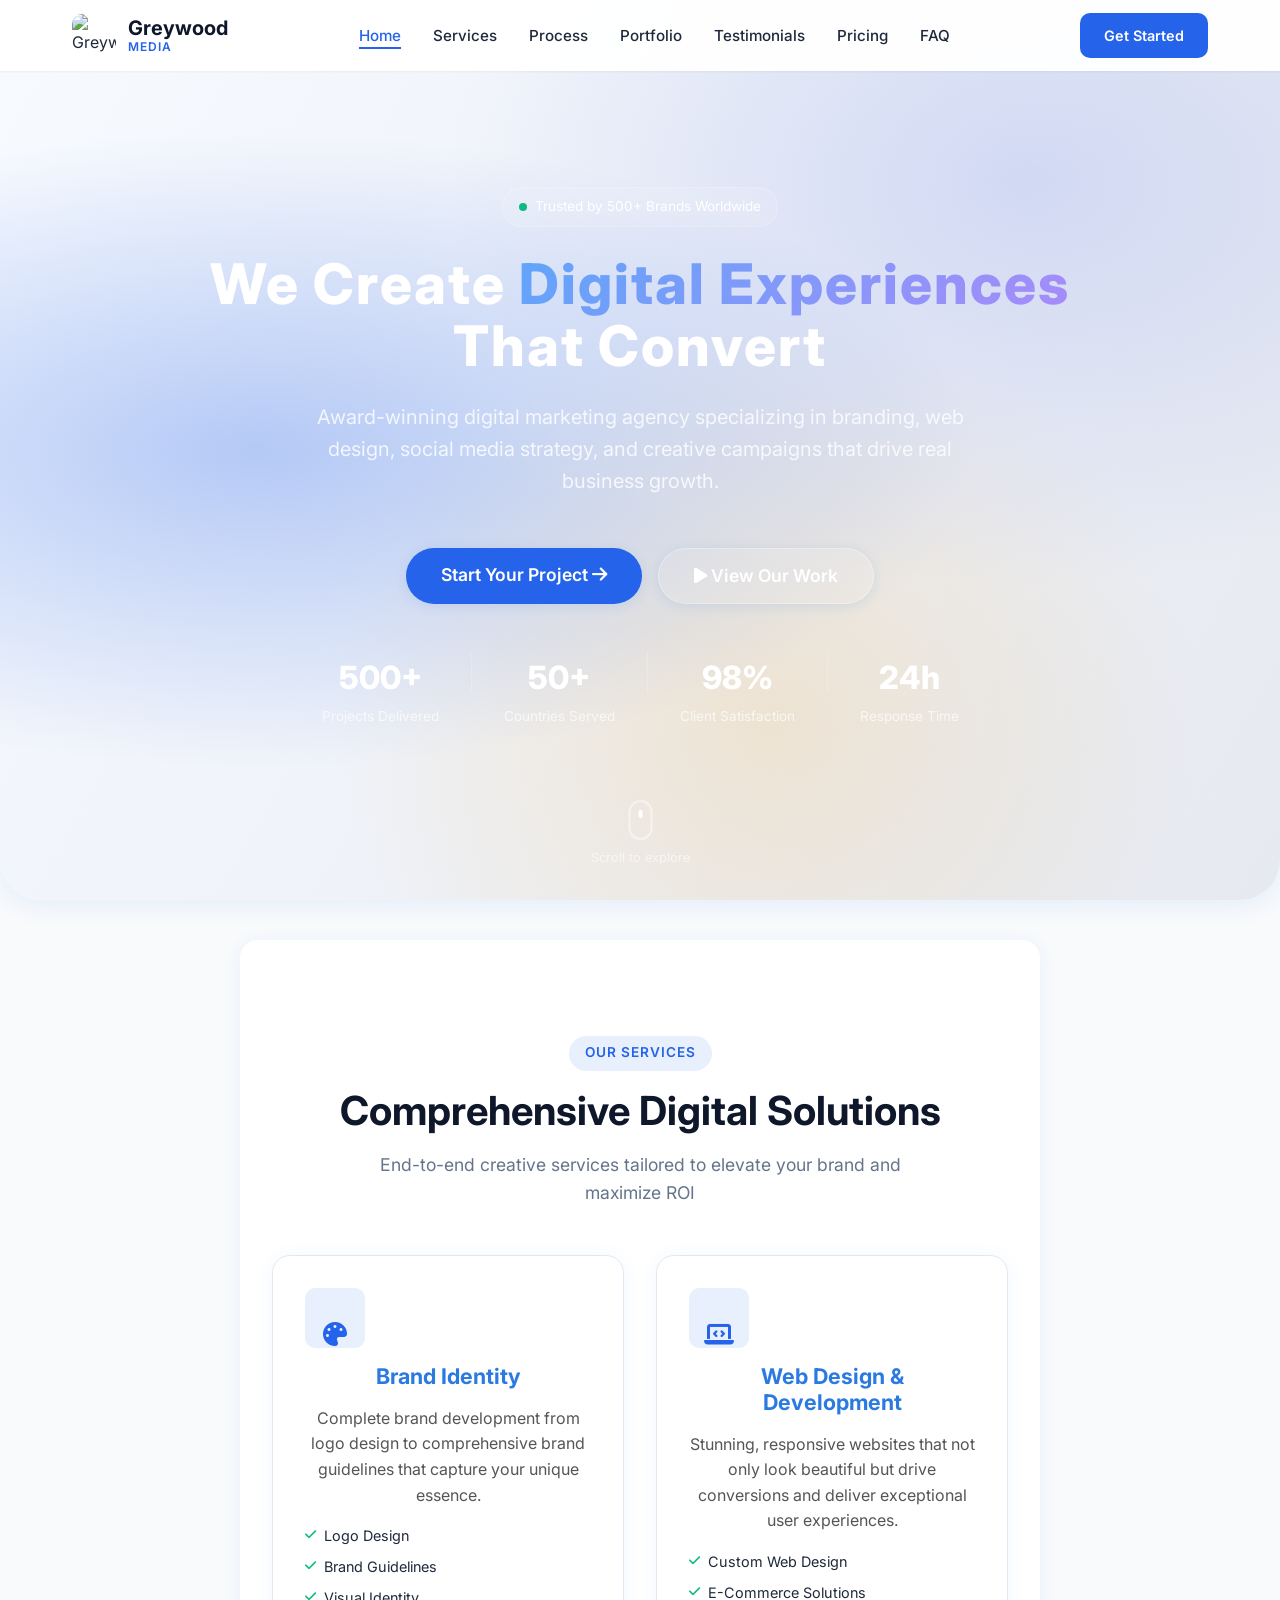
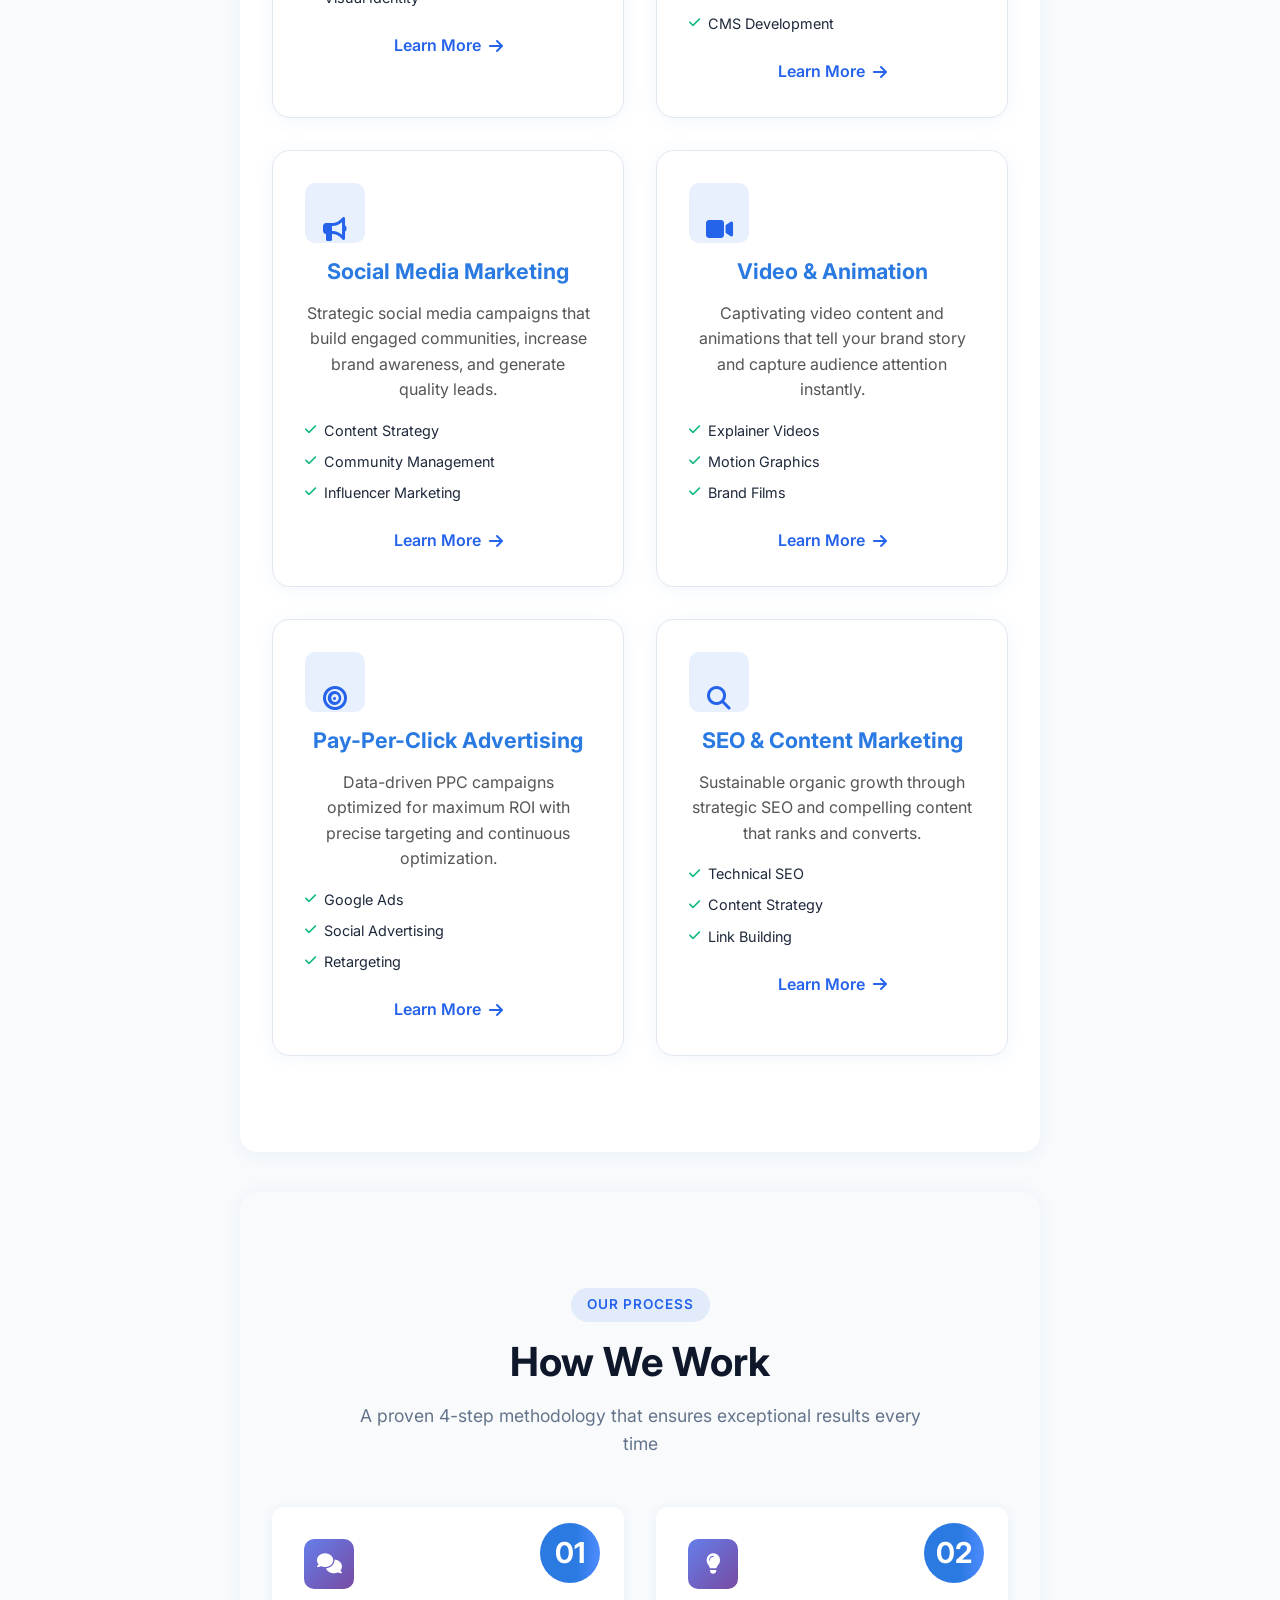
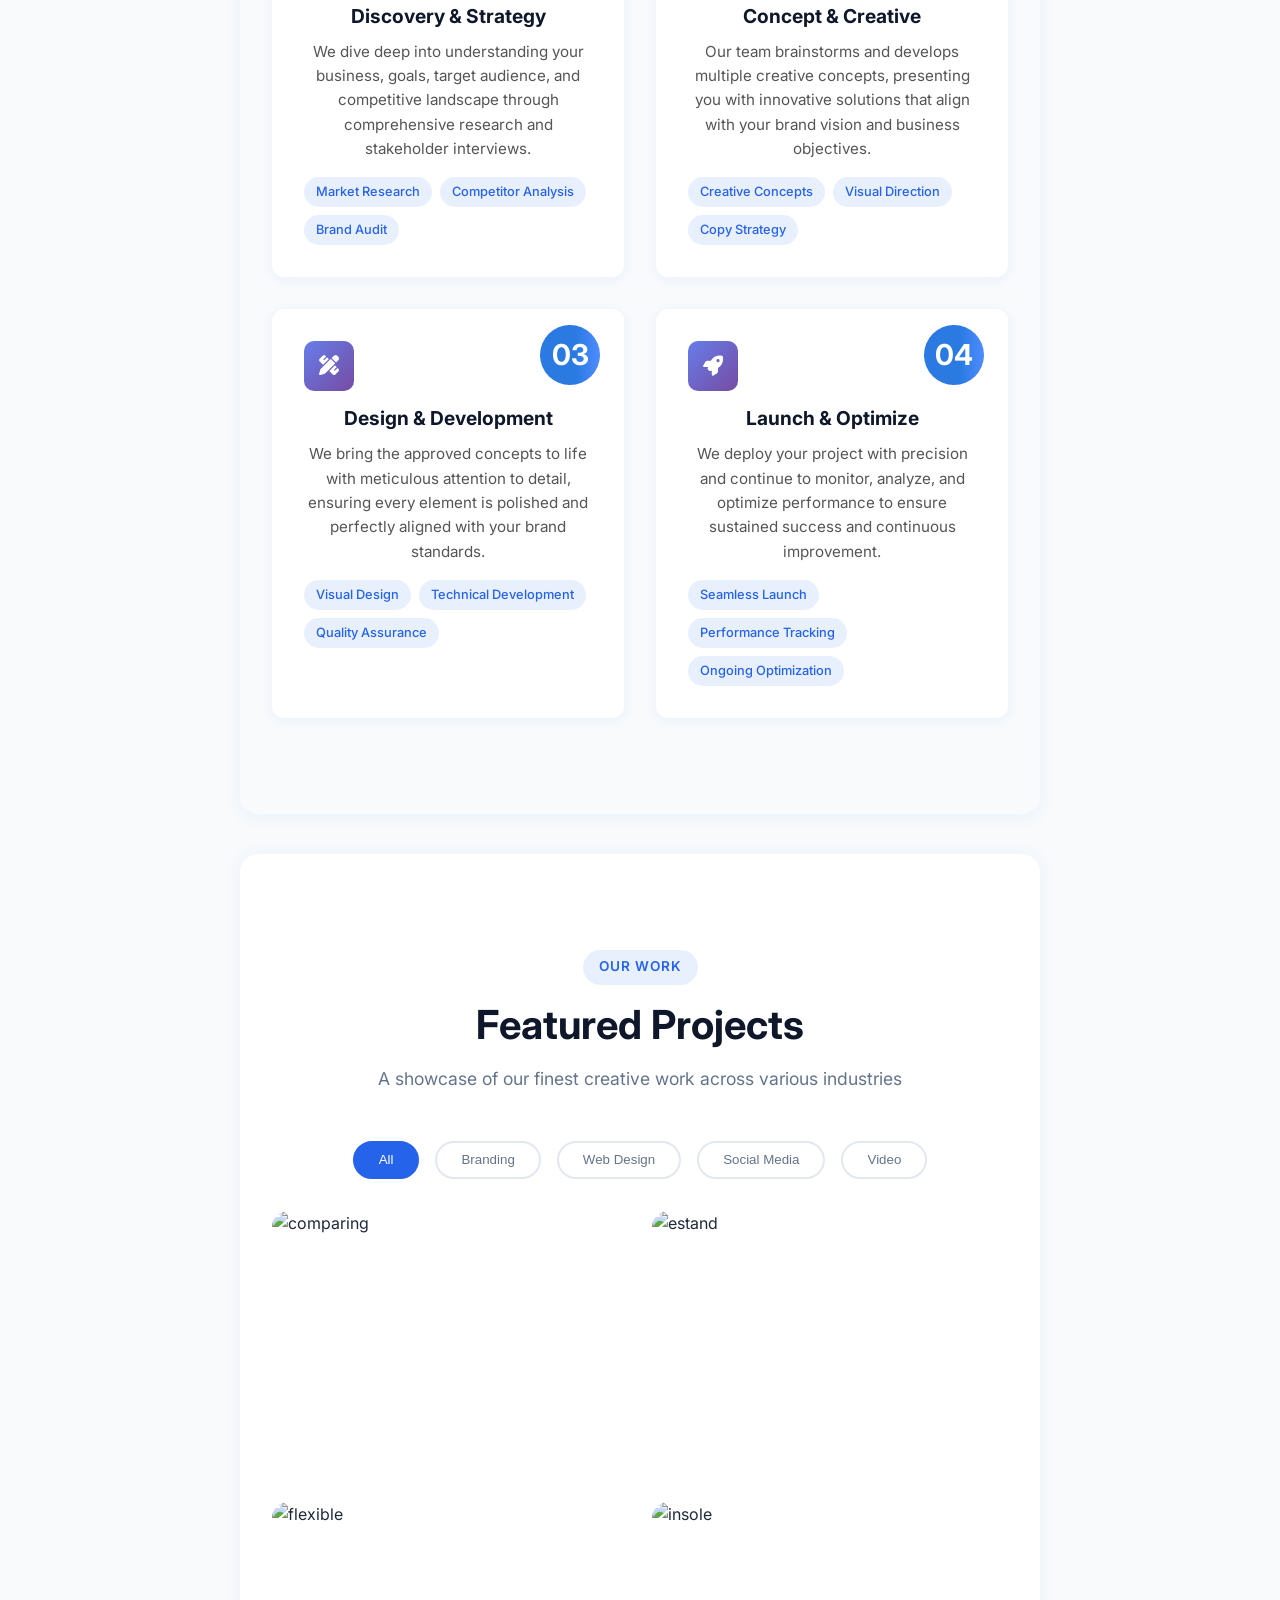
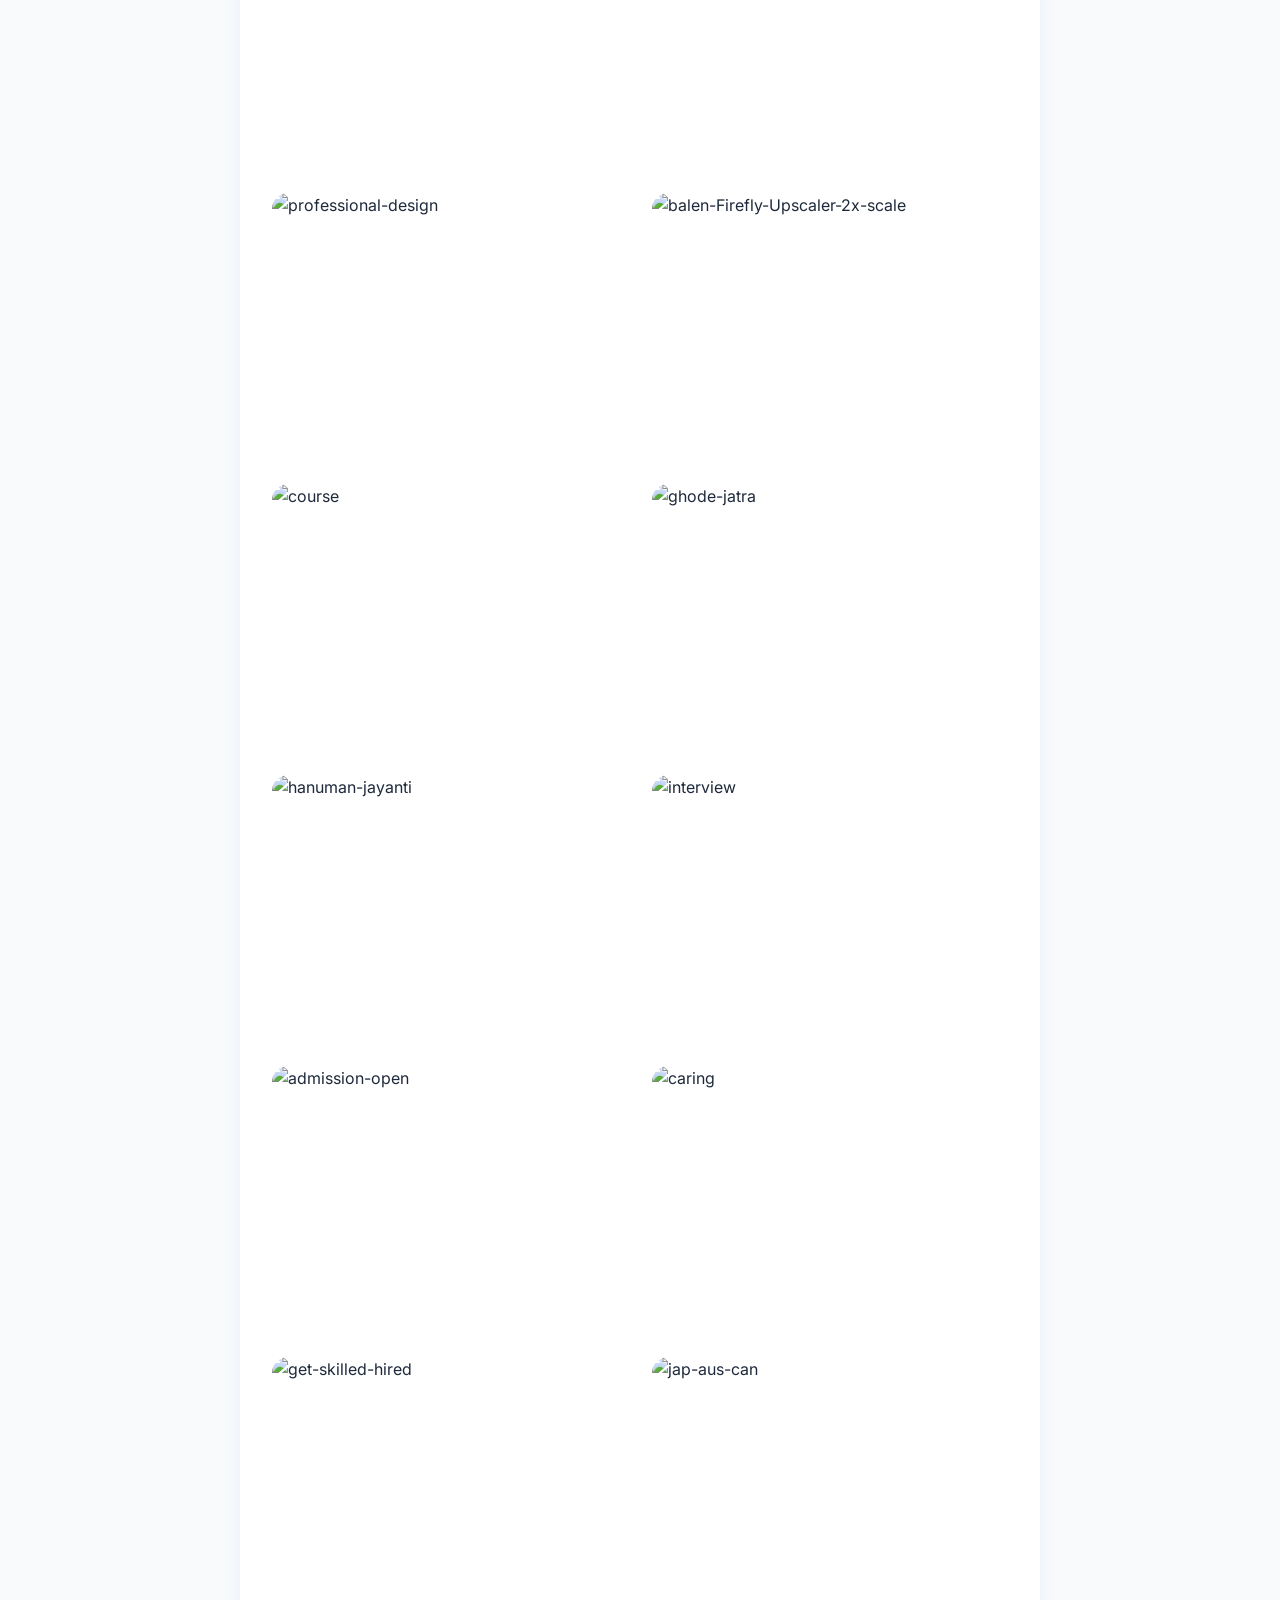
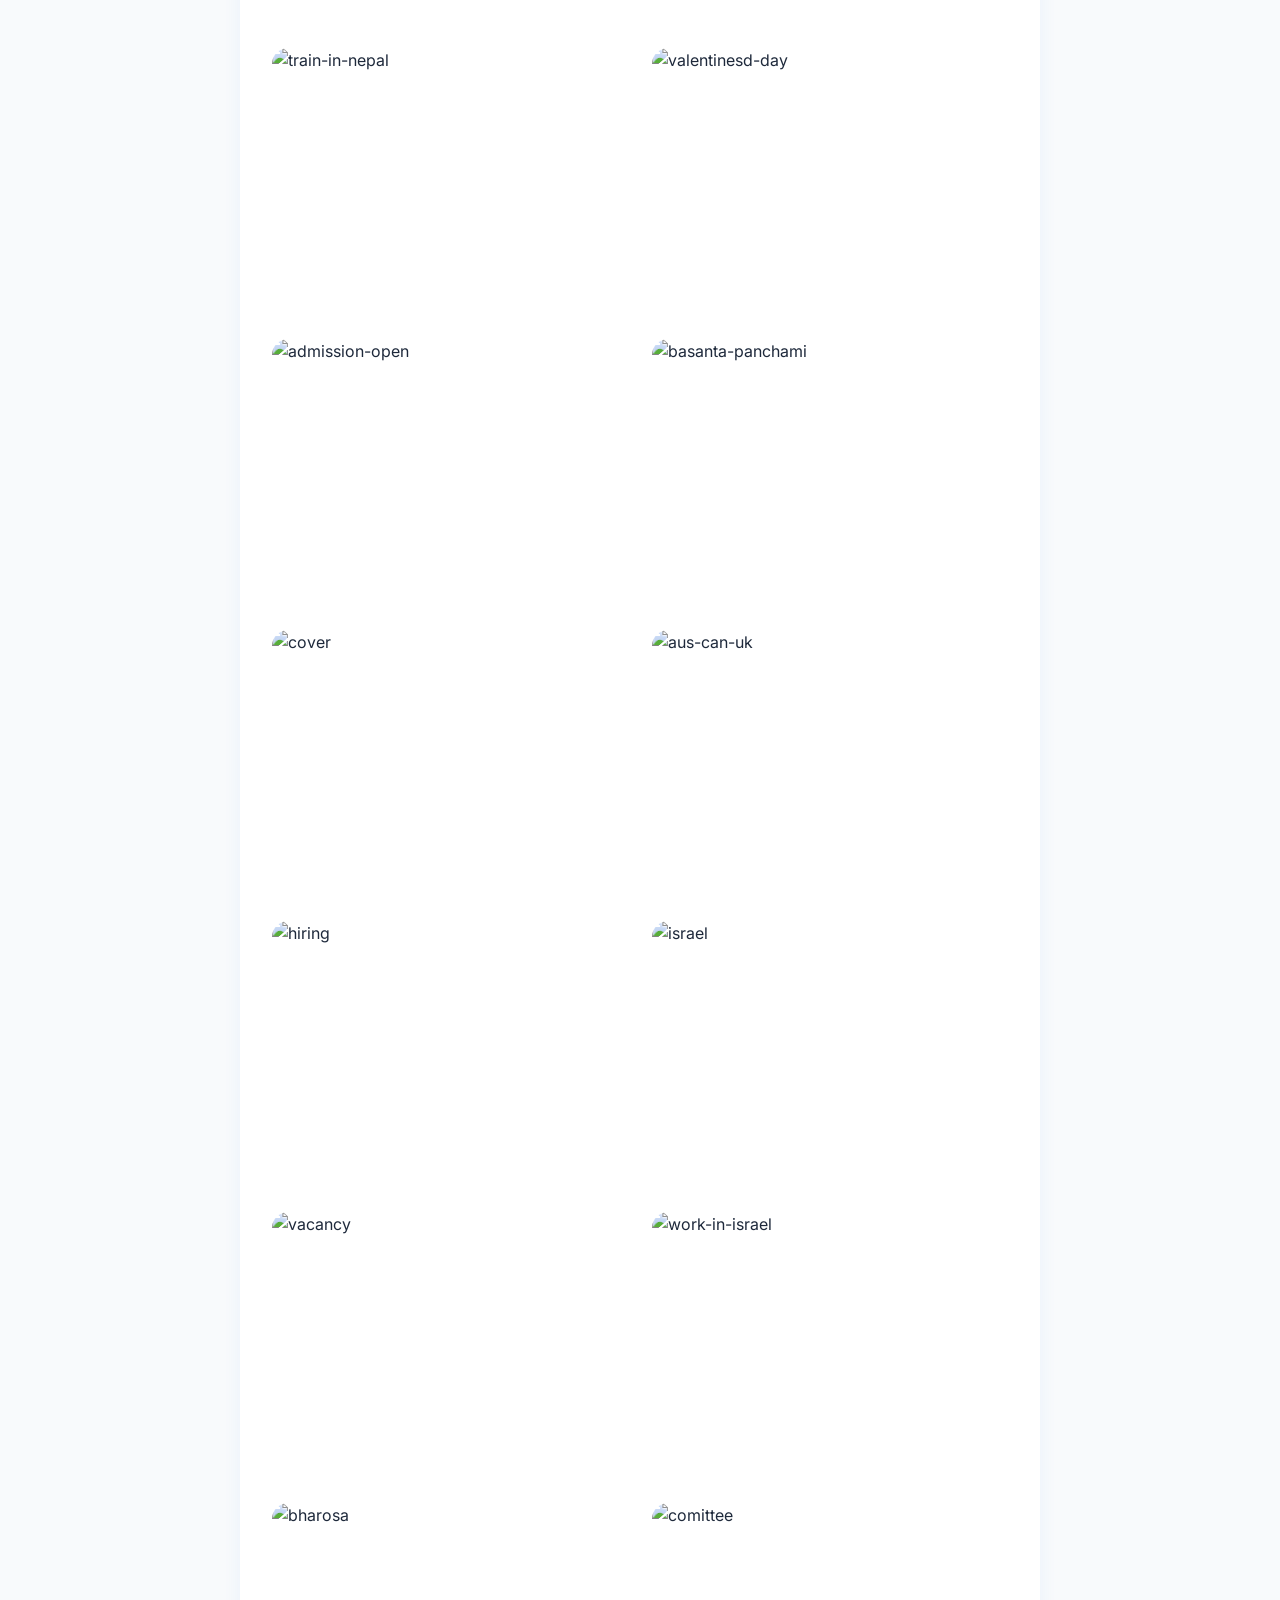
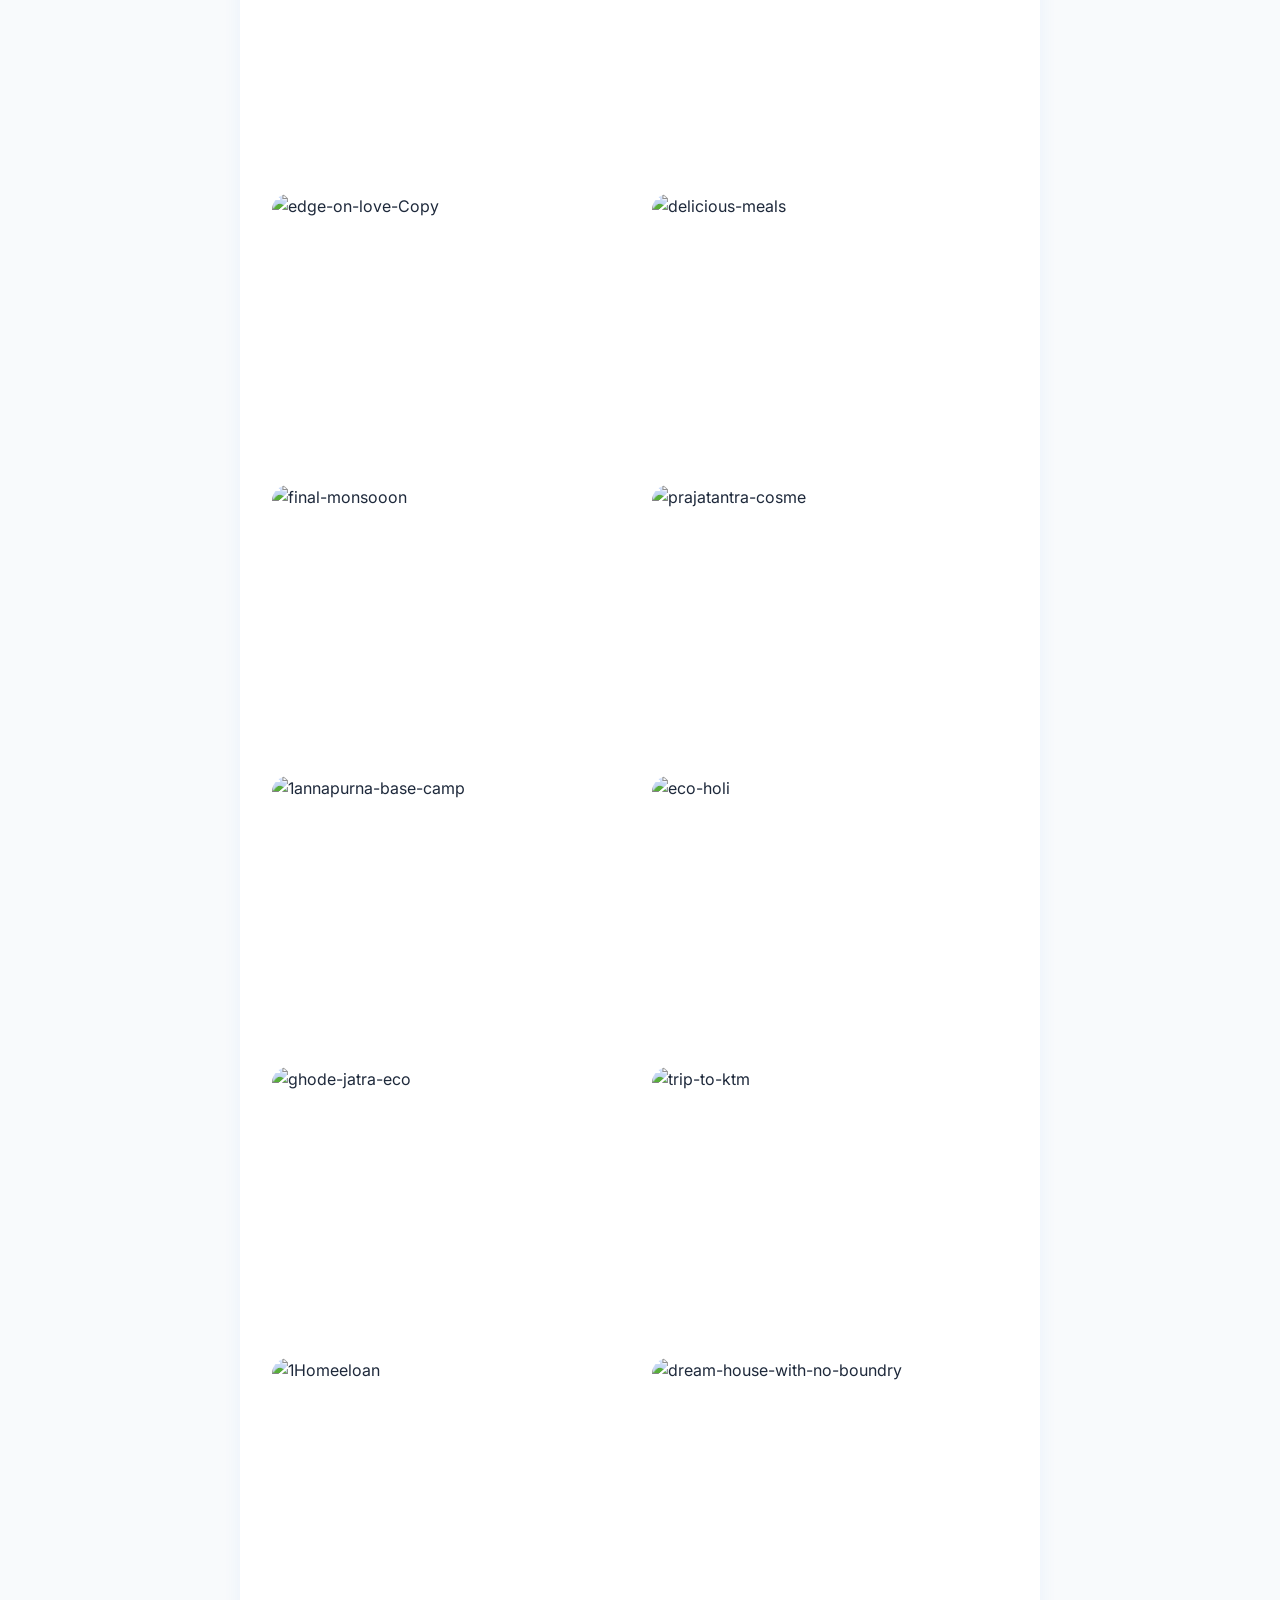
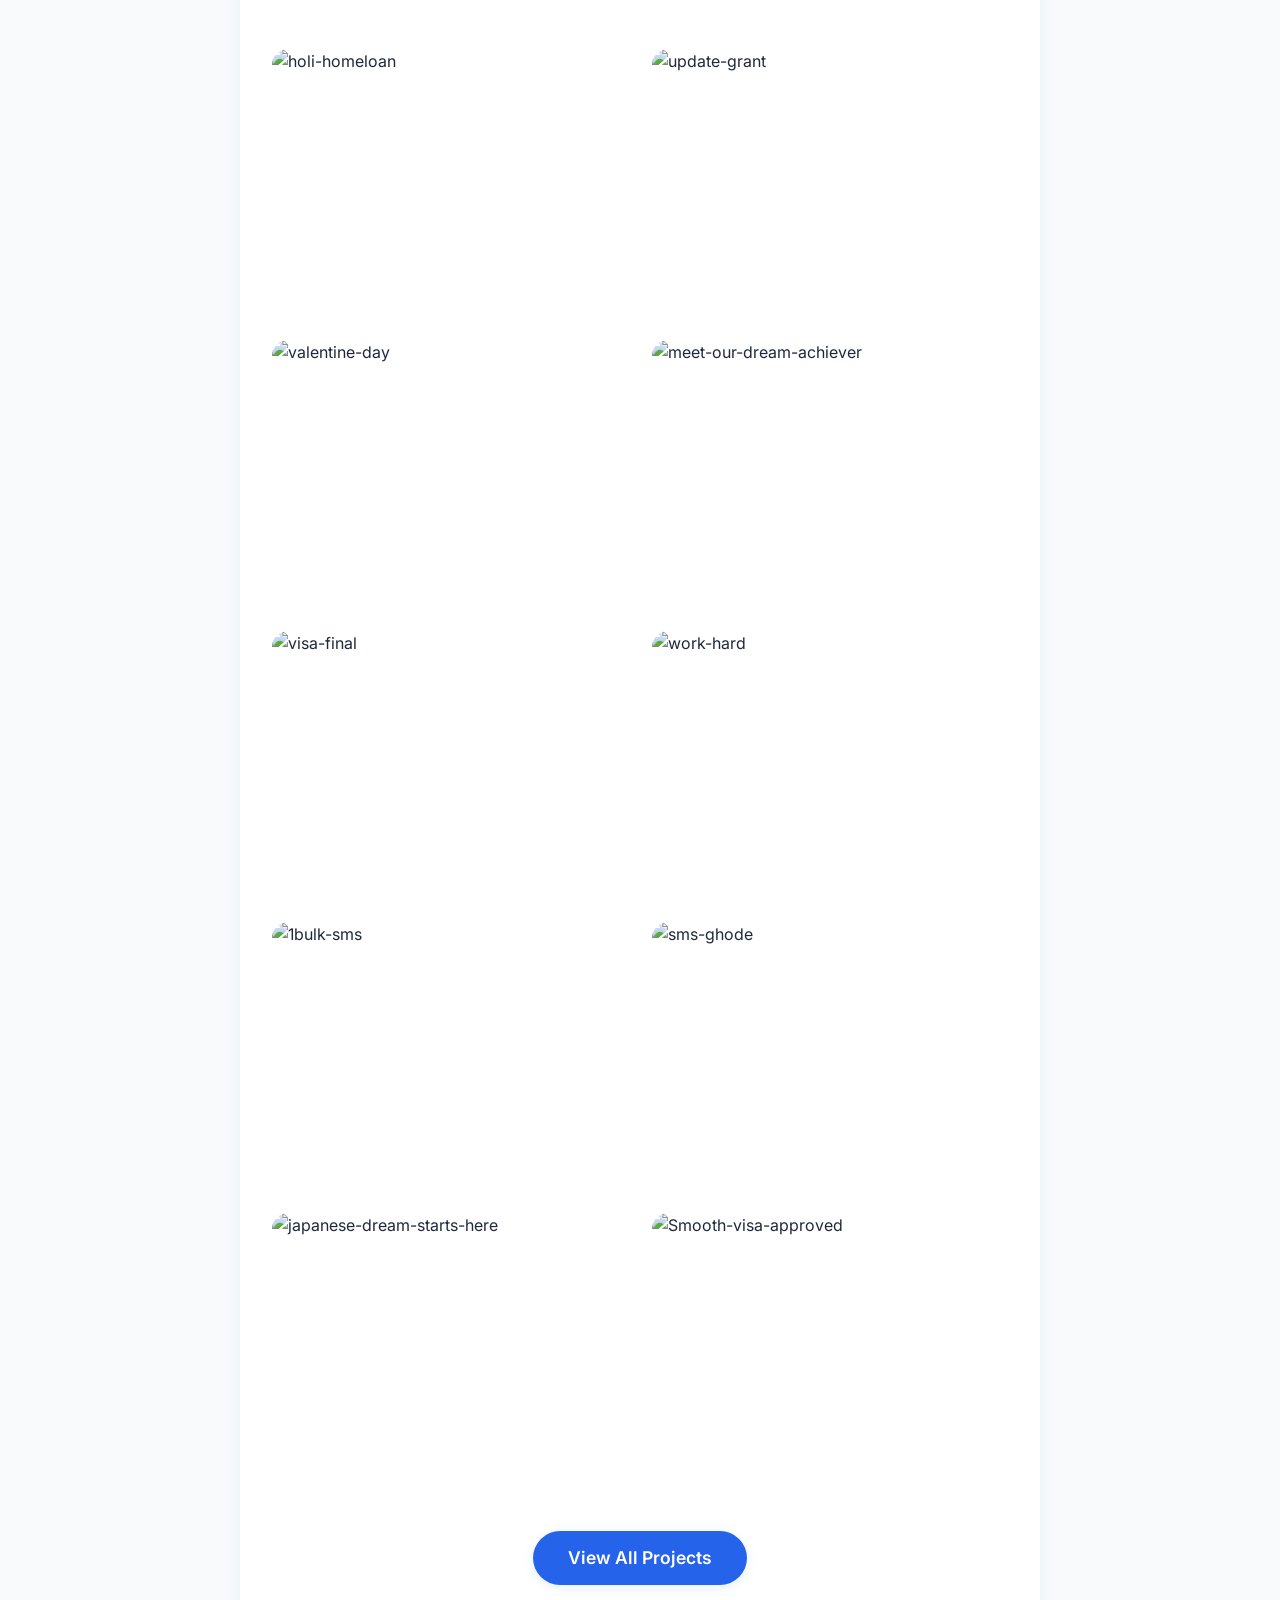
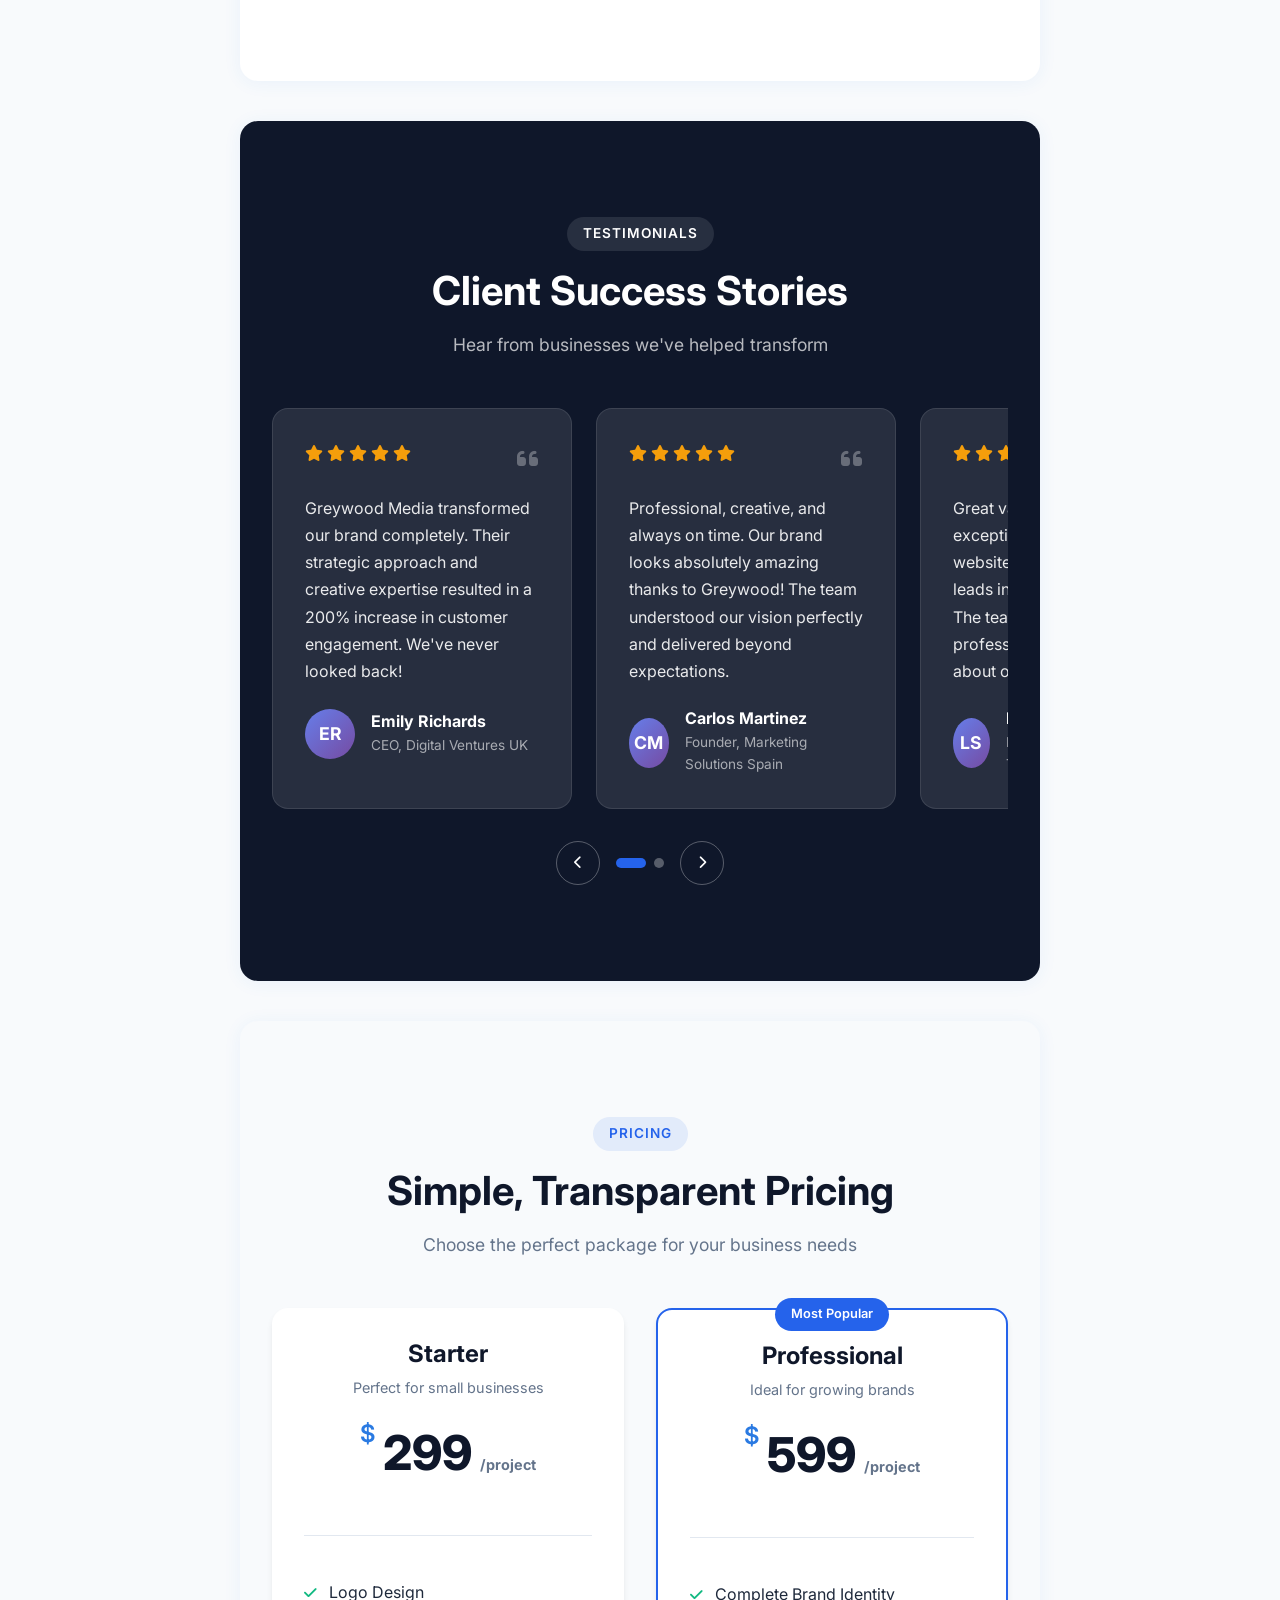
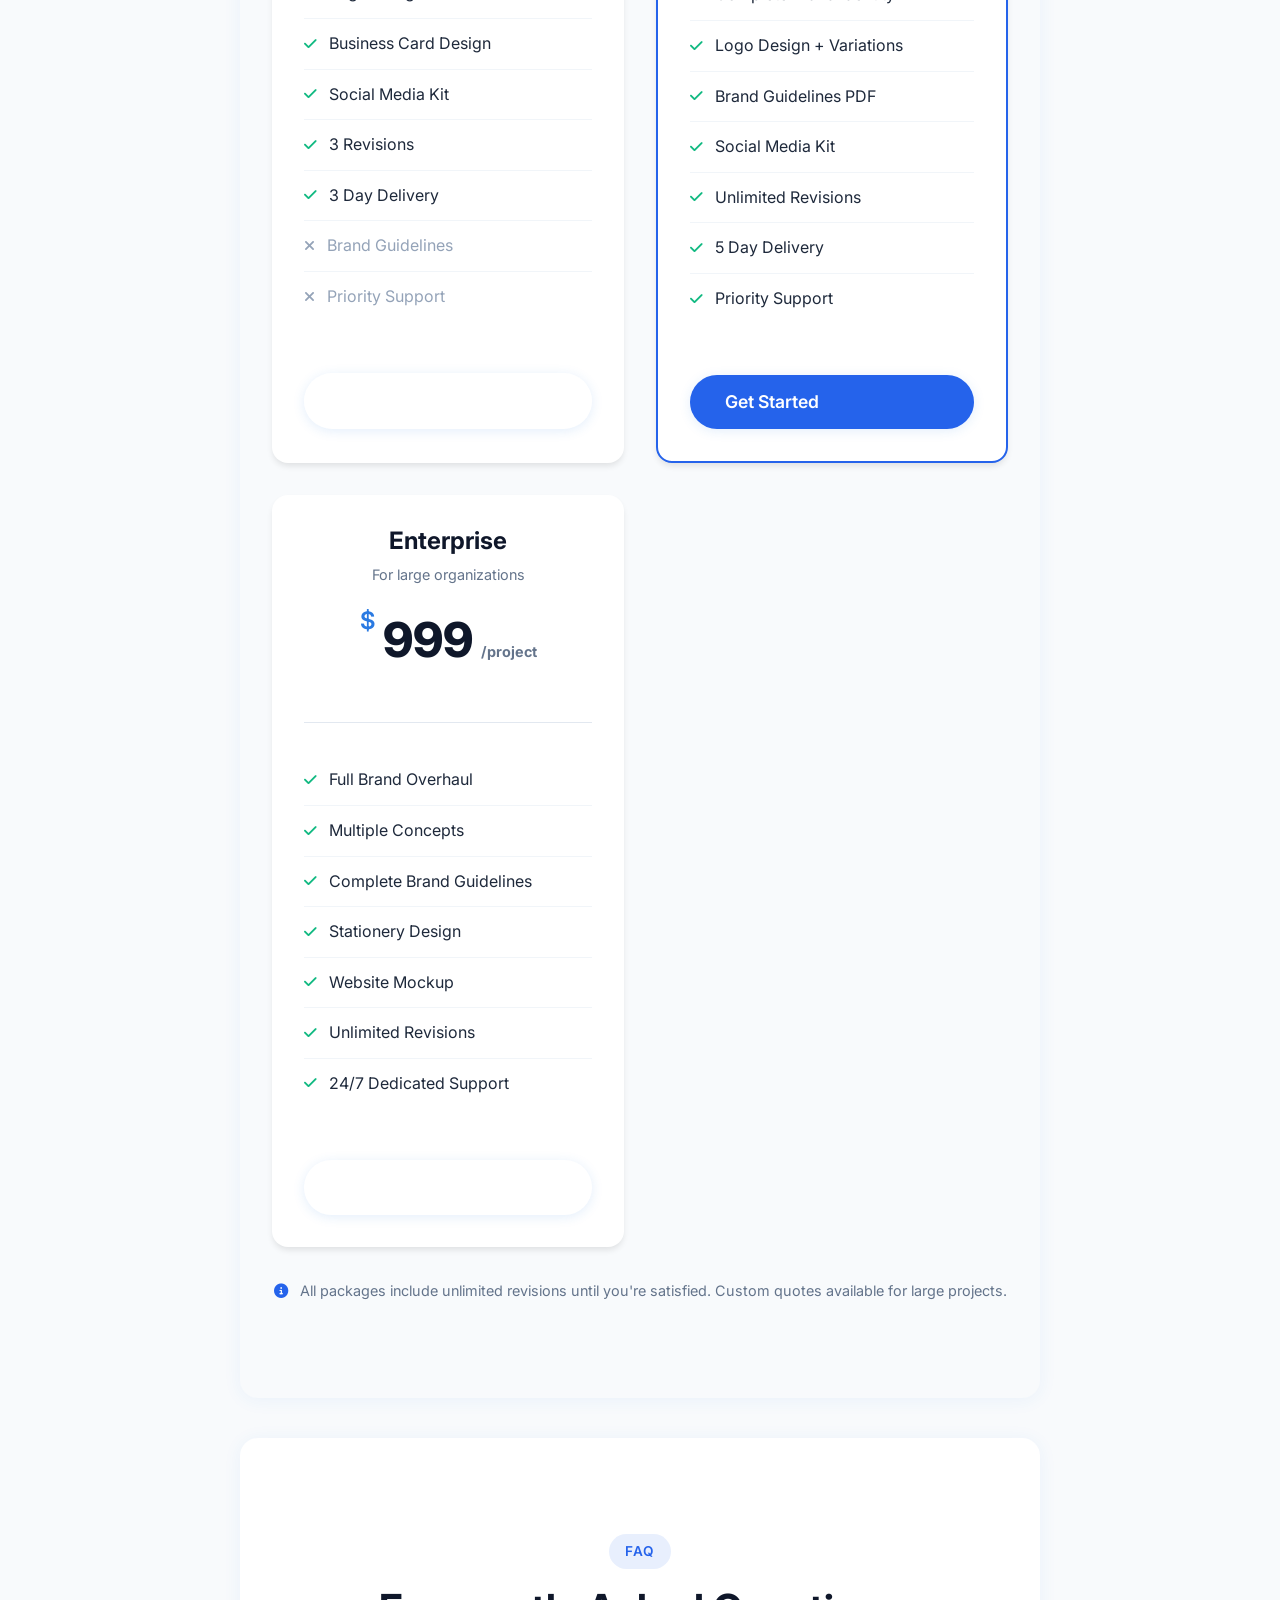
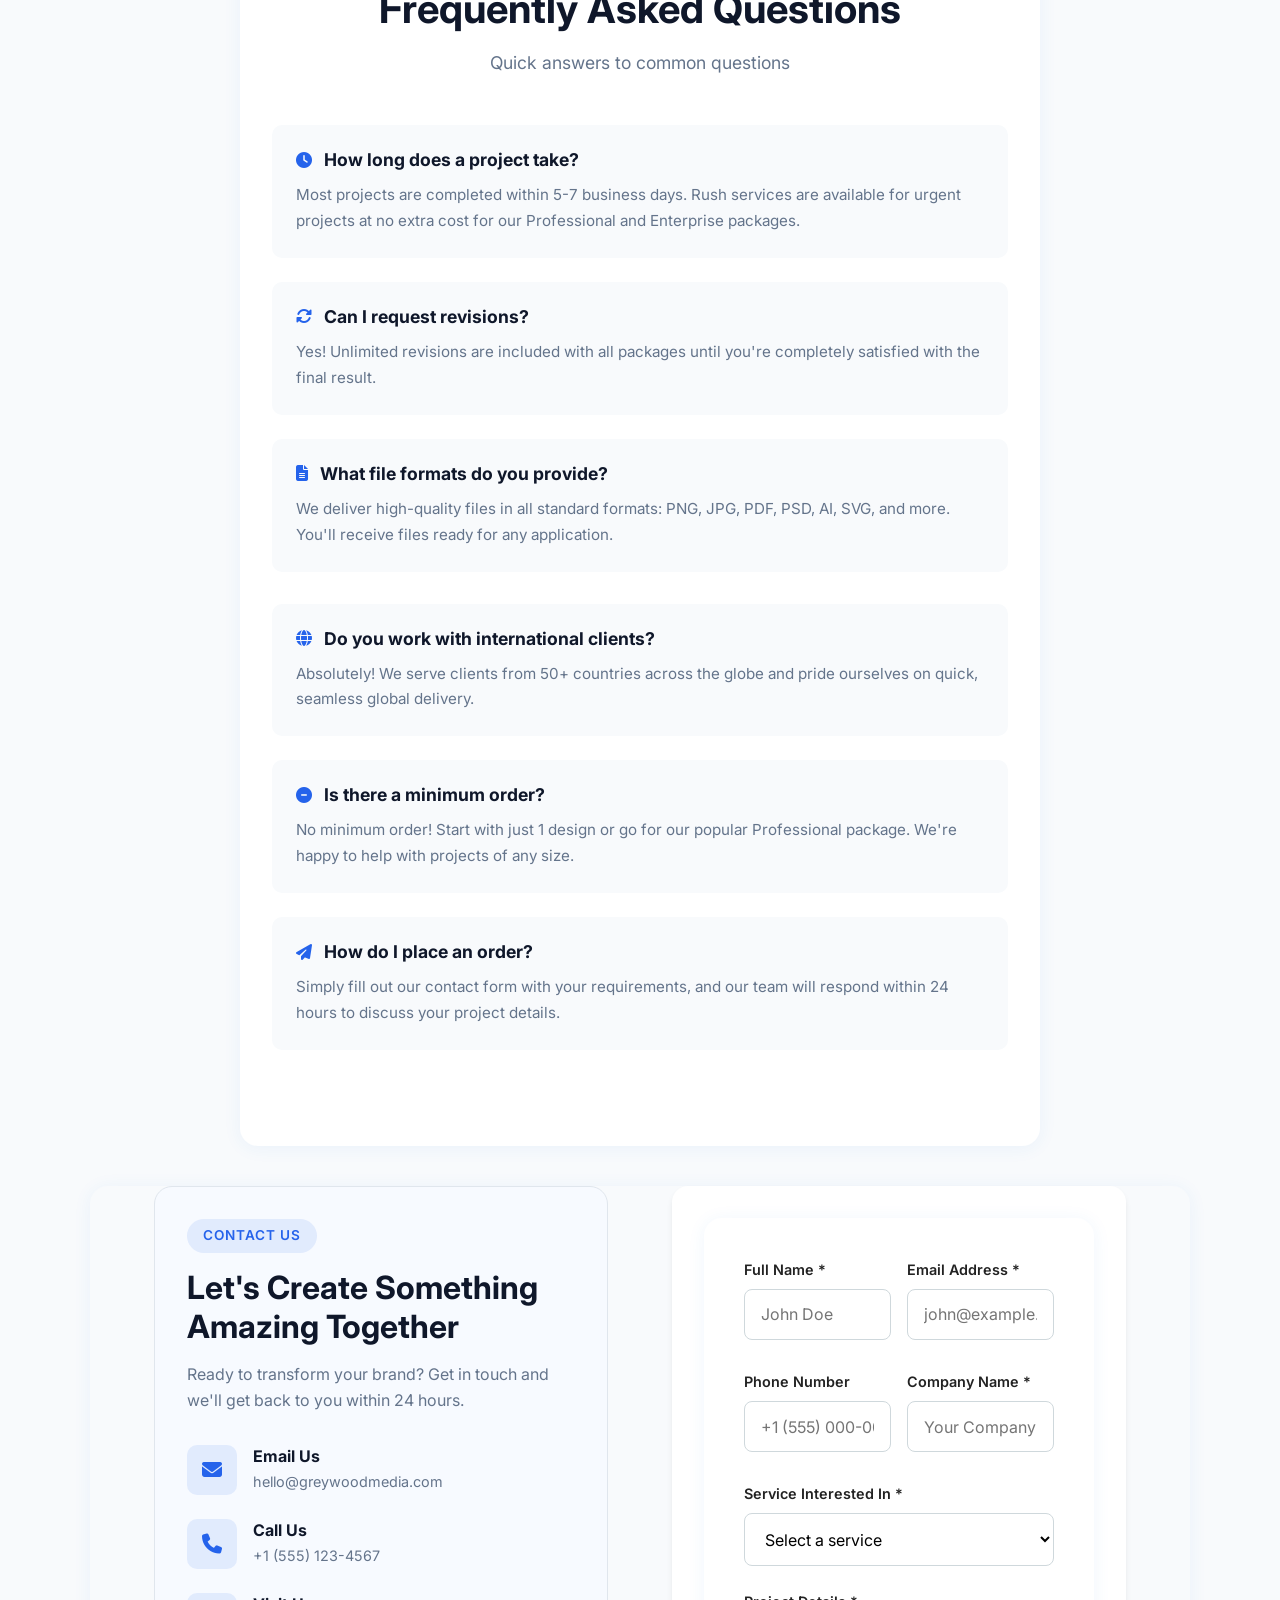
==== commit 67debb4d: "up" ====
--- a/index.html
+++ b/index.html
@@ -15,9 +15,7 @@
     <nav class="navbar">
         <div class="nav-container">
             <a href="index.html" class="nav-logo">
-                <div class="logo-icon">
-                    <span>G</span>
-                </div>
+                <img src="https://i.postimg.cc/jWJbHWCV/greywood-logo.png" alt="Greywood Media Logo" class="logo-img">
                 <div class="logo-text">
                     <span class="logo-name">Greywood</span>
                     <span class="logo-tagline">Media</span>
@@ -278,88 +276,510 @@
             </div>
             <div class="portfolio-grid">
                 <div class="portfolio-item" data-category="branding">
-                    <div class="portfolio-image">
-                        <div class="portfolio-placeholder">
-                            <i class="fas fa-layer-group"></i>
-                        </div>
-                        <div class="portfolio-overlay">
-                            <div class="overlay-content">
-                                <h4>Nexus Tech Rebrand</h4>
-                                <p>Complete brand identity overhaul for a tech startup</p>
-                                <a href="#" class="view-project">View Project <i class="fas fa-arrow-right"></i></a>
-                            </div>
-                        </div>
-                    </div>
+                    <a href="https://postimg.cc/yJ4rXv06" target="_blank">
+                        <img src="https://i.postimg.cc/yJ4rXv06/comparing.png" alt="comparing">
+                        <div class="portfolio-overlay">
+                            <div class="overlay-content">
+                                <h4>Comparing Design</h4>
+                                <p>Brand identity and visual design</p>
+                            </div>
+                        </div>
+                    </a>
+                </div>
+                <div class="portfolio-item" data-category="branding">
+                    <a href="https://postimg.cc/6TYgJVxr" target="_blank">
+                        <img src="https://i.postimg.cc/6TYgJVxr/estand.png" alt="estand">
+                        <div class="portfolio-overlay">
+                            <div class="overlay-content">
+                                <h4>E-Stand Design</h4>
+                                <p>Exhibition stand branding</p>
+                            </div>
+                        </div>
+                    </a>
+                </div>
+                <div class="portfolio-item" data-category="branding">
+                    <a href="https://postimg.cc/mtpvMYdG" target="_blank">
+                        <img src="https://i.postimg.cc/mtpvMYdG/flexible.png" alt="flexible">
+                        <div class="portfolio-overlay">
+                            <div class="overlay-content">
+                                <h4>Flexible Design</h4>
+                                <p>Adaptive brand identity</p>
+                            </div>
+                        </div>
+                    </a>
+                </div>
+                <div class="portfolio-item" data-category="branding">
+                    <a href="https://postimg.cc/F1NXQsdt" target="_blank">
+                        <img src="https://i.postimg.cc/F1NXQsdt/insole.png" alt="insole">
+                        <div class="portfolio-overlay">
+                            <div class="overlay-content">
+                                <h4>Insole Branding</h4>
+                                <p>Product packaging design</p>
+                            </div>
+                        </div>
+                    </a>
+                </div>
+                <div class="portfolio-item" data-category="branding">
+                    <a href="https://postimg.cc/WhYBrG9t" target="_blank">
+                        <img src="https://i.postimg.cc/WhYBrG9t/professional-design.png" alt="professional-design">
+                        <div class="portfolio-overlay">
+                            <div class="overlay-content">
+                                <h4>Professional Design</h4>
+                                <p>Corporate branding</p>
+                            </div>
+                        </div>
+                    </a>
                 </div>
                 <div class="portfolio-item" data-category="webdesign">
-                    <div class="portfolio-image">
-                        <div class="portfolio-placeholder">
-                            <i class="fas fa-globe"></i>
-                        </div>
-                        <div class="portfolio-overlay">
-                            <div class="overlay-content">
-                                <h4>Velvet Spa Website</h4>
-                                <p>Elegant website design for luxury wellness brand</p>
-                                <a href="#" class="view-project">View Project <i class="fas fa-arrow-right"></i></a>
-                            </div>
-                        </div>
-                    </div>
-                </div>
-                <div class="portfolio-item" data-category="social">
-                    <div class="portfolio-image">
-                        <div class="portfolio-placeholder">
-                            <i class="fas fa-hashtag"></i>
-                        </div>
-                        <div class="portfolio-overlay">
-                            <div class="overlay-content">
-                                <h4>FitLife Campaign</h4>
-                                <p>Social media campaign reaching 2M+ impressions</p>
-                                <a href="#" class="view-project">View Project <i class="fas fa-arrow-right"></i></a>
-                            </div>
-                        </div>
-                    </div>
-                </div>
-                <div class="portfolio-item" data-category="video">
-                    <div class="portfolio-image">
-                        <div class="portfolio-placeholder">
-                            <i class="fas fa-film"></i>
-                        </div>
-                        <div class="portfolio-overlay">
-                            <div class="overlay-content">
-                                <h4>EcoTech Explainer</h4>
-                                <p>Animated explainer video for sustainable product</p>
-                                <a href="#" class="view-project">View Project <i class="fas fa-arrow-right"></i></a>
-                            </div>
-                        </div>
-                    </div>
-                </div>
-                <div class="portfolio-item" data-category="branding">
-                    <div class="portfolio-image">
-                        <div class="portfolio-placeholder">
-                            <i class="fas fa-cup-hot"></i>
-                        </div>
-                        <div class="portfolio-overlay">
-                            <div class="overlay-content">
-                                <h4>Artisan Coffee Co.</h4>
-                                <p>Brand identity for premium coffee roaster</p>
-                                <a href="#" class="view-project">View Project <i class="fas fa-arrow-right"></i></a>
-                            </div>
-                        </div>
-                    </div>
-                </div>
-                <div class="portfolio-item" data-category="webdesign">
-                    <div class="portfolio-image">
-                        <div class="portfolio-placeholder">
-                            <i class="fas fa-store"></i>
-                        </div>
-                        <div class="portfolio-overlay">
-                            <div class="overlay-content">
-                                <h4>Urban Fashion Store</h4>
-                                <p>E-commerce platform with 150% conversion increase</p>
-                                <a href="#" class="view-project">View Project <i class="fas fa-arrow-right"></i></a>
-                            </div>
-                        </div>
-                    </div>
+                    <a href="https://postimg.cc/Q9Nm0PC3" target="_blank">
+                        <img src="https://i.postimg.cc/Q9Nm0PC3/balen-Firefly-Upscaler-2x-scale.png" alt="balen-Firefly-Upscaler-2x-scale">
+                        <div class="portfolio-overlay">
+                            <div class="overlay-content">
+                                <h4>Digital Marketing</h4>
+                                <p>Web design and digital strategy</p>
+                            </div>
+                        </div>
+                    </a>
+                </div>
+                <div class="portfolio-item" data-category="branding">
+                    <a href="https://postimg.cc/XZkxK3V9" target="_blank">
+                        <img src="https://i.postimg.cc/XZkxK3V9/course.png" alt="course">
+                        <div class="portfolio-overlay">
+                            <div class="overlay-content">
+                                <h4>Course Design</h4>
+                                <p>Educational material design</p>
+                            </div>
+                        </div>
+                    </a>
+                </div>
+                <div class="portfolio-item" data-category="branding">
+                    <a href="https://postimg.cc/sQfmw8XK" target="_blank">
+                        <img src="https://i.postimg.cc/sQfmw8XK/ghode-jatra.png" alt="ghode-jatra">
+                        <div class="portfolio-overlay">
+                            <div class="overlay-content">
+                                <h4>Ghode Jatra</h4>
+                                <p>Event branding and design</p>
+                            </div>
+                        </div>
+                    </a>
+                </div>
+                <div class="portfolio-item" data-category="branding">
+                    <a href="https://postimg.cc/5HSp51xw" target="_blank">
+                        <img src="https://i.postimg.cc/5HSp51xw/hanuman-jayanti.png" alt="hanuman-jayanti">
+                        <div class="portfolio-overlay">
+                            <div class="overlay-content">
+                                <h4>Hanuman Jayanti</h4>
+                                <p>Festival campaign design</p>
+                            </div>
+                        </div>
+                    </a>
+                </div>
+                <div class="portfolio-item" data-category="branding">
+                    <a href="https://postimg.cc/Mcmt0xWX" target="_blank">
+                        <img src="https://i.postimg.cc/Mcmt0xWX/interview.png" alt="interview">
+                        <div class="portfolio-overlay">
+                            <div class="overlay-content">
+                                <h4>Interview Design</h4>
+                                <p>Promotional materials</p>
+                            </div>
+                        </div>
+                    </a>
+                </div>
+                <div class="portfolio-item" data-category="branding">
+                    <a href="https://postimg.cc/c6bhBFN9" target="_blank">
+                        <img src="https://i.postimg.cc/c6bhBFN9/admission-open.png" alt="admission-open">
+                        <div class="portfolio-overlay">
+                            <div class="overlay-content">
+                                <h4>Admission Open</h4>
+                                <p>Educational campaign</p>
+                            </div>
+                        </div>
+                    </a>
+                </div>
+                <div class="portfolio-item" data-category="branding">
+                    <a href="https://postimg.cc/JGHq6jrM" target="_blank">
+                        <img src="https://i.postimg.cc/JGHq6jrM/caring.png" alt="caring">
+                        <div class="portfolio-overlay">
+                            <div class="overlay-content">
+                                <h4>Caring Design</h4>
+                                <p>Healthcare branding</p>
+                            </div>
+                        </div>
+                    </a>
+                </div>
+                <div class="portfolio-item" data-category="branding">
+                    <a href="https://postimg.cc/svGc65jF" target="_blank">
+                        <img src="https://i.postimg.cc/svGc65jF/get-skilled-hired.png" alt="get-skilled-hired">
+                        <div class="portfolio-overlay">
+                            <div class="overlay-content">
+                                <h4>Get Skilled Hired</h4>
+                                <p>Job portal branding</p>
+                            </div>
+                        </div>
+                    </a>
+                </div>
+                <div class="portfolio-item" data-category="branding">
+                    <a href="https://postimg.cc/XrMgTXq1" target="_blank">
+                        <img src="https://i.postimg.cc/XrMgTXq1/jap-aus-can.png" alt="jap-aus-can">
+                        <div class="portfolio-overlay">
+                            <div class="overlay-content">
+                                <h4>Japan Australia Canada</h4>
+                                <p>Immigration campaign</p>
+                            </div>
+                        </div>
+                    </a>
+                </div>
+                <div class="portfolio-item" data-category="branding">
+                    <a href="https://postimg.cc/K4HfD0y6" target="_blank">
+                        <img src="https://i.postimg.cc/K4HfD0y6/train-in-nepal.png" alt="train-in-nepal">
+                        <div class="portfolio-overlay">
+                            <div class="overlay-content">
+                                <h4>Train in Nepal</h4>
+                                <p>Training program branding</p>
+                            </div>
+                        </div>
+                    </a>
+                </div>
+                <div class="portfolio-item" data-category="branding">
+                    <a href="https://postimg.cc/qN8G0061" target="_blank">
+                        <img src="https://i.postimg.cc/qN8G0061/valentinesd-day.png" alt="valentinesd-day">
+                        <div class="portfolio-overlay">
+                            <div class="overlay-content">
+                                <h4>Valentine's Day</h4>
+                                <p>Holiday campaign design</p>
+                            </div>
+                        </div>
+                    </a>
+                </div>
+                <div class="portfolio-item" data-category="branding">
+                    <a href="https://postimg.cc/hQddrb9N" target="_blank">
+                        <img src="https://i.postimg.cc/hQddrb9N/admission-open.png" alt="admission-open">
+                        <div class="portfolio-overlay">
+                            <div class="overlay-content">
+                                <h4>Admission Campaign</h4>
+                                <p>Educational promotion</p>
+                            </div>
+                        </div>
+                    </a>
+                </div>
+                <div class="portfolio-item" data-category="branding">
+                    <a href="https://postimg.cc/rRrrJCSZ" target="_blank">
+                        <img src="https://i.postimg.cc/rRrrJCSZ/basanta-panchami.png" alt="basanta-panchami">
+                        <div class="portfolio-overlay">
+                            <div class="overlay-content">
+                                <h4>Basanta Panchami</h4>
+                                <p>Festival design</p>
+                            </div>
+                        </div>
+                    </a>
+                </div>
+                <div class="portfolio-item" data-category="branding">
+                    <a href="https://postimg.cc/HcKMXP7w" target="_blank">
+                        <img src="https://i.postimg.cc/HcKMXP7w/cover.png" alt="cover">
+                        <div class="portfolio-overlay">
+                            <div class="overlay-content">
+                                <h4>Cover Design</h4>
+                                <p>Book cover branding</p>
+                            </div>
+                        </div>
+                    </a>
+                </div>
+                <div class="portfolio-item" data-category="branding">
+                    <a href="https://postimg.cc/nX0CqwyC" target="_blank">
+                        <img src="https://i.postimg.cc/nX0CqwyC/aus-can-uk.png" alt="aus-can-uk">
+                        <div class="portfolio-overlay">
+                            <div class="overlay-content">
+                                <h4>Australia Canada UK</h4>
+                                <p>Immigration services</p>
+                            </div>
+                        </div>
+                    </a>
+                </div>
+                <div class="portfolio-item" data-category="branding">
+                    <a href="https://postimg.cc/zy0VTPsG" target="_blank">
+                        <img src="https://i.postimg.cc/zy0VTPsG/hiring.png" alt="hiring">
+                        <div class="portfolio-overlay">
+                            <div class="overlay-content">
+                                <h4>Hiring Campaign</h4>
+                                <p>Recruitment branding</p>
+                            </div>
+                        </div>
+                    </a>
+                </div>
+                <div class="portfolio-item" data-category="branding">
+                    <a href="https://postimg.cc/w161ydG7" target="_blank">
+                        <img src="https://i.postimg.cc/w161ydG7/israel.png" alt="israel">
+                        <div class="portfolio-overlay">
+                            <div class="overlay-content">
+                                <h4>Israel Campaign</h4>
+                                <p>Travel and tour design</p>
+                            </div>
+                        </div>
+                    </a>
+                </div>
+                <div class="portfolio-item" data-category="branding">
+                    <a href="https://postimg.cc/0zcb7HTM" target="_blank">
+                        <img src="https://i.postimg.cc/0zcb7HTM/vacancy.png" alt="vacancy">
+                        <div class="portfolio-overlay">
+                            <div class="overlay-content">
+                                <h4>Vacancy Post</h4>
+                                <p>Job posting design</p>
+                            </div>
+                        </div>
+                    </a>
+                </div>
+                <div class="portfolio-item" data-category="branding">
+                    <a href="https://postimg.cc/xXtcLFwk" target="_blank">
+                        <img src="https://i.postimg.cc/xXtcLFwk/work-in-israel.png" alt="work-in-israel">
+                        <div class="portfolio-overlay">
+                            <div class="overlay-content">
+                                <h4>Work in Israel</h4>
+                                <p>Job campaign design</p>
+                            </div>
+                        </div>
+                    </a>
+                </div>
+                <div class="portfolio-item" data-category="branding">
+                    <a href="https://postimg.cc/xJb8DjcL" target="_blank">
+                        <img src="https://i.postimg.cc/xJb8DjcL/bharosa.png" alt="bharosa">
+                        <div class="portfolio-overlay">
+                            <div class="overlay-content">
+                                <h4>Bharosa</h4>
+                                <p>Trust branding</p>
+                            </div>
+                        </div>
+                    </a>
+                </div>
+                <div class="portfolio-item" data-category="branding">
+                    <a href="https://postimg.cc/n94LrdKq" target="_blank">
+                        <img src="https://i.postimg.cc/n94LrdKq/comittee.png" alt="comittee">
+                        <div class="portfolio-overlay">
+                            <div class="overlay-content">
+                                <h4>Committee Design</h4>
+                                <p>Organization branding</p>
+                            </div>
+                        </div>
+                    </a>
+                </div>
+                <div class="portfolio-item" data-category="branding">
+                    <a href="https://postimg.cc/gnKJPTkT" target="_blank">
+                        <img src="https://i.postimg.cc/gnKJPTkT/edge-on-love-Copy.png" alt="edge-on-love-Copy">
+                        <div class="portfolio-overlay">
+                            <div class="overlay-content">
+                                <h4>Edge on Love</h4>
+                                <p>Valentine campaign</p>
+                            </div>
+                        </div>
+                    </a>
+                </div>
+                <div class="portfolio-item" data-category="branding">
+                    <a href="https://postimg.cc/BLq3Nq21" target="_blank">
+                        <img src="https://i.postimg.cc/BLq3Nq21/delicious-meals.png" alt="delicious-meals">
+                        <div class="portfolio-overlay">
+                            <div class="overlay-content">
+                                <h4>Delicious Meals</h4>
+                                <p>Restaurant branding</p>
+                            </div>
+                        </div>
+                    </a>
+                </div>
+                <div class="portfolio-item" data-category="branding">
+                    <a href="https://postimg.cc/ygVKnV0Z" target="_blank">
+                        <img src="https://i.postimg.cc/ygVKnV0Z/final-monsooon.png" alt="final-monsooon">
+                        <div class="portfolio-overlay">
+                            <div class="overlay-content">
+                                <h4>Monsoon Campaign</h4>
+                                <p>Seasonal design</p>
+                            </div>
+                        </div>
+                    </a>
+                </div>
+                <div class="portfolio-item" data-category="branding">
+                    <a href="https://postimg.cc/WF2VS20q" target="_blank">
+                        <img src="https://i.postimg.cc/WF2VS20q/prajatantra-cosme.png" alt="prajatantra-cosme">
+                        <div class="portfolio-overlay">
+                            <div class="overlay-content">
+                                <h4>Prajatantra Cosmetics</h4>
+                                <p>Beauty brand design</p>
+                            </div>
+                        </div>
+                    </a>
+                </div>
+                <div class="portfolio-item" data-category="branding">
+                    <a href="https://postimg.cc/147Sc1td" target="_blank">
+                        <img src="https://i.postimg.cc/147Sc1td/1annapurna-base-camp.png" alt="1annapurna-base-camp">
+                        <div class="portfolio-overlay">
+                            <div class="overlay-content">
+                                <h4>Annapurna Base Camp</h4>
+                                <p>Travel tourism design</p>
+                            </div>
+                        </div>
+                    </a>
+                </div>
+                <div class="portfolio-item" data-category="branding">
+                    <a href="https://postimg.cc/0rXvd1QX" target="_blank">
+                        <img src="https://i.postimg.cc/0rXvd1QX/eco-holi.png" alt="eco-holi">
+                        <div class="portfolio-overlay">
+                            <div class="overlay-content">
+                                <h4>Eco Holi</h4>
+                                <p>Eco-friendly campaign</p>
+                            </div>
+                        </div>
+                    </a>
+                </div>
+                <div class="portfolio-item" data-category="branding">
+                    <a href="https://postimg.cc/hhZnbRj5" target="_blank">
+                        <img src="https://i.postimg.cc/hhZnbRj5/ghode-jatra-eco.png" alt="ghode-jatra-eco">
+                        <div class="portfolio-overlay">
+                            <div class="overlay-content">
+                                <h4>Ghode Jatra Eco</h4>
+                                <p>Eco event design</p>
+                            </div>
+                        </div>
+                    </a>
+                </div>
+                <div class="portfolio-item" data-category="branding">
+                    <a href="https://postimg.cc/YjD7fB9X" target="_blank">
+                        <img src="https://i.postimg.cc/YjD7fB9X/trip-to-ktm.png" alt="trip-to-ktm">
+                        <div class="portfolio-overlay">
+                            <div class="overlay-content">
+                                <h4>Trip to Kathmandu</h4>
+                                <p>Travel campaign</p>
+                            </div>
+                        </div>
+                    </a>
+                </div>
+                <div class="portfolio-item" data-category="branding">
+                    <a href="https://postimg.cc/KKbhvZqP" target="_blank">
+                        <img src="https://i.postimg.cc/KKbhvZqP/1Homeeloan.png" alt="1Homeeloan">
+                        <div class="portfolio-overlay">
+                            <div class="overlay-content">
+                                <h4>Home Loan</h4>
+                                <p>Financial services design</p>
+                            </div>
+                        </div>
+                    </a>
+                </div>
+                <div class="portfolio-item" data-category="branding">
+                    <a href="https://postimg.cc/LqSF6HCq" target="_blank">
+                        <img src="https://i.postimg.cc/LqSF6HCq/dream-house-with-no-boundry.png" alt="dream-house-with-no-boundry">
+                        <div class="portfolio-overlay">
+                            <div class="overlay-content">
+                                <h4>Dream House</h4>
+                                <p>Real estate branding</p>
+                            </div>
+                        </div>
+                    </a>
+                </div>
+                <div class="portfolio-item" data-category="branding">
+                    <a href="https://postimg.cc/CZ0pLFPq" target="_blank">
+                        <img src="https://i.postimg.cc/CZ0pLFPq/holi-homeloan.png" alt="holi-homeloan">
+                        <div class="portfolio-overlay">
+                            <div class="overlay-content">
+                                <h4>Holi Home Loan</h4>
+                                <p>Festival financial campaign</p>
+                            </div>
+                        </div>
+                    </a>
+                </div>
+                <div class="portfolio-item" data-category="branding">
+                    <a href="https://postimg.cc/WDVcb2Wq" target="_blank">
+                        <img src="https://i.postimg.cc/WDVcb2Wq/update-grant.png" alt="update-grant">
+                        <div class="portfolio-overlay">
+                            <div class="overlay-content">
+                                <h4>Update Grant</h4>
+                                <p>Grant information design</p>
+                            </div>
+                        </div>
+                    </a>
+                </div>
+                <div class="portfolio-item" data-category="branding">
+                    <a href="https://postimg.cc/TyxvYR7W" target="_blank">
+                        <img src="https://i.postimg.cc/TyxvYR7W/valentine-day.png" alt="valentine-day">
+                        <div class="portfolio-overlay">
+                            <div class="overlay-content">
+                                <h4>Valentine's Day</h4>
+                                <p>Holiday campaign</p>
+                            </div>
+                        </div>
+                    </a>
+                </div>
+                <div class="portfolio-item" data-category="branding">
+                    <a href="https://postimg.cc/Yj0KSD3Z" target="_blank">
+                        <img src="https://i.postimg.cc/Yj0KSD3Z/meet-our-dream-achiever.png" alt="meet-our-dream-achiever">
+                        <div class="portfolio-overlay">
+                            <div class="overlay-content">
+                                <h4>Dream Achiever</h4>
+                                <p>Inspiration campaign</p>
+                            </div>
+                        </div>
+                    </a>
+                </div>
+                <div class="portfolio-item" data-category="branding">
+                    <a href="https://postimg.cc/pyrbdcZG" target="_blank">
+                        <img src="https://i.postimg.cc/pyrbdcZG/visa-final.png" alt="visa-final">
+                        <div class="portfolio-overlay">
+                            <div class="overlay-content">
+                                <h4>Visa Services</h4>
+                                <p>Immigration design</p>
+                            </div>
+                        </div>
+                    </a>
+                </div>
+                <div class="portfolio-item" data-category="branding">
+                    <a href="https://postimg.cc/G9twpgQN" target="_blank">
+                        <img src="https://i.postimg.cc/G9twpgQN/work-hard.png" alt="work-hard">
+                        <div class="portfolio-overlay">
+                            <div class="overlay-content">
+                                <h4>Work Hard</h4>
+                                <p>Motivation campaign</p>
+                            </div>
+                        </div>
+                    </a>
+                </div>
+                <div class="portfolio-item" data-category="branding">
+                    <a href="https://postimg.cc/75vpmHkq" target="_blank">
+                        <img src="https://i.postimg.cc/75vpmHkq/1bulk-sms.png" alt="1bulk-sms">
+                        <div class="portfolio-overlay">
+                            <div class="overlay-content">
+                                <h4>Bulk SMS</h4>
+                                <p>Marketing services</p>
+                            </div>
+                        </div>
+                    </a>
+                </div>
+                <div class="portfolio-item" data-category="branding">
+                    <a href="https://postimg.cc/v4Rp3YsQ" target="_blank">
+                        <img src="https://i.postimg.cc/v4Rp3YsQ/sms-ghode.png" alt="sms-ghode">
+                        <div class="portfolio-overlay">
+                            <div class="overlay-content">
+                                <h4>SMS Ghode</h4>
+                                <p>SMS campaign design</p>
+                            </div>
+                        </div>
+                    </a>
+                </div>
+                <div class="portfolio-item" data-category="branding">
+                    <a href="https://postimg.cc/0zdHn7nZ" target="_blank">
+                        <img src="https://i.postimg.cc/0zdHn7nZ/japanese-dream-starts-here.png" alt="japanese-dream-starts-here">
+                        <div class="portfolio-overlay">
+                            <div class="overlay-content">
+                                <h4>Japanese Dream</h4>
+                                <p>Japan work campaign</p>
+                            </div>
+                        </div>
+                    </a>
+                </div>
+                <div class="portfolio-item" data-category="branding">
+                    <a href="https://postimg.cc/dhmS6G64" target="_blank">
+                        <img src="https://i.postimg.cc/dhmS6G64/Smooth-visa-approved.png" alt="Smooth-visa-approved">
+                        <div class="portfolio-overlay">
+                            <div class="overlay-content">
+                                <h4>Visa Approved</h4>
+                                <p>Visa services design</p>
+                            </div>
+                        </div>
+                    </a>
                 </div>
             </div>
             <div class="portfolio-cta">
@@ -712,9 +1132,7 @@
             <div class="footer-grid">
                 <div class="footer-brand">
                     <a href="index.html" class="footer-logo">
-                        <div class="logo-icon">
-                            <span>G</span>
-                        </div>
+                        <img src="https://i.postimg.cc/jWJbHWCV/greywood-logo.png" alt="Greywood Media Logo" class="logo-img">
                         <div class="logo-text">
                             <span class="logo-name">Greywood</span>
                             <span class="logo-tagline">Media</span>
--- a/style.css
+++ b/style.css
@@ -118,6 +118,13 @@
     font-size: 1.4rem;
 }
 
+.logo-img {
+    width: 44px;
+    height: 44px;
+    object-fit: contain;
+    border-radius: var(--radius-md);
+}
+
 .logo-text {
     display: flex;
     flex-direction: column;
@@ -1290,6 +1297,13 @@
     width: 40px;
     height: 40px;
     font-size: 1.2rem;
+}
+
+.footer-logo .logo-img {
+    width: 40px;
+    height: 40px;
+    object-fit: contain;
+    border-radius: var(--radius-md);
 }
 
 .footer-logo .logo-text {
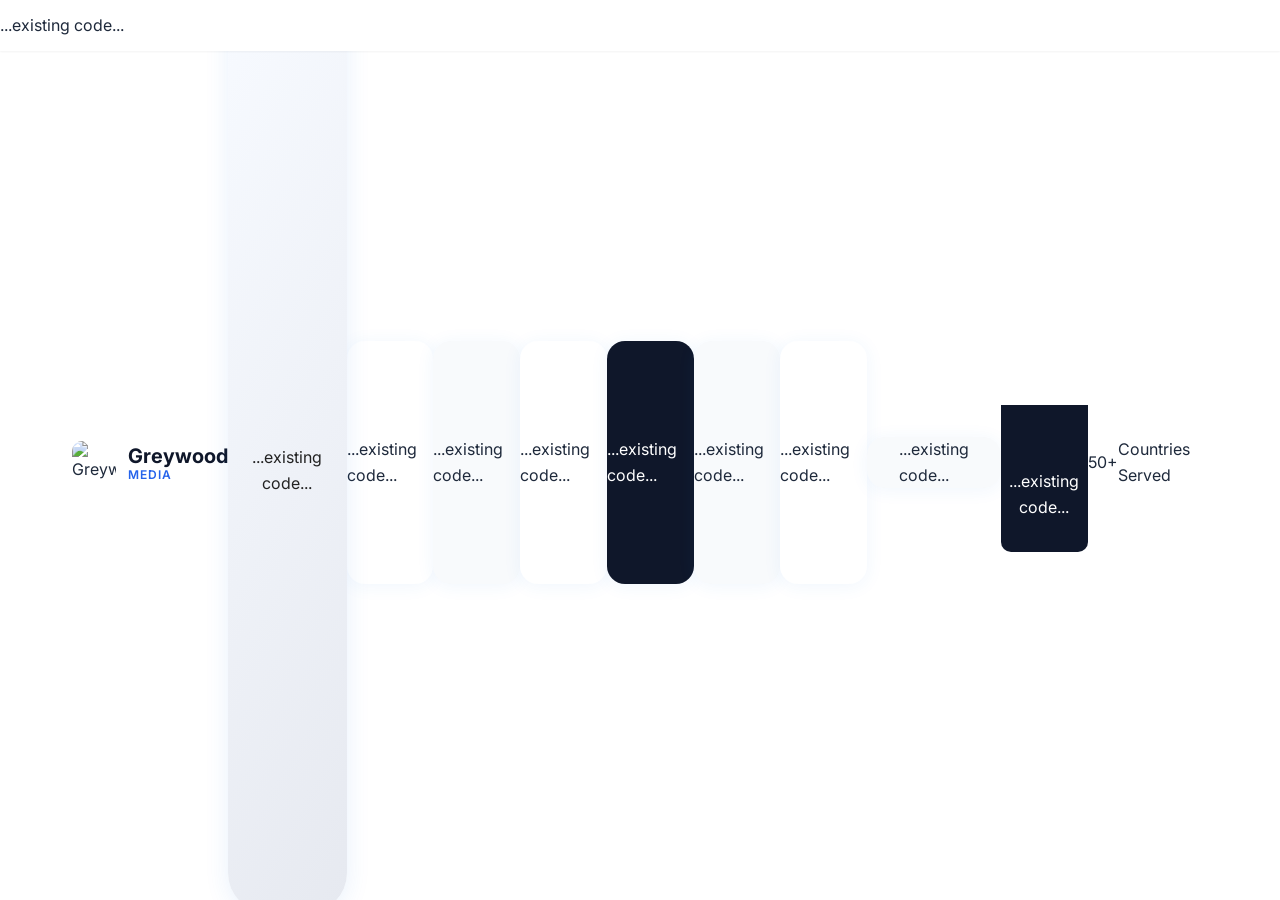
==== commit b5e01ca7: "up" ====
--- a/index.html
+++ b/index.html
@@ -21,57 +21,44 @@
                     <span class="logo-tagline">Media</span>
                 </div>
             </a>
-            <ul class="nav-links">
-                <li><a href="#home" class="active">Home</a></li>
-                <li><a href="#services">Services</a></li>
-                <li><a href="#process">Process</a></li>
-                <li><a href="#portfolio">Portfolio</a></li>
-                <li><a href="#testimonials">Testimonials</a></li>
-                <li><a href="#pricing">Pricing</a></li>
-                <li><a href="#faq">FAQ</a></li>
-            </ul>
-            <a href="#contact" class="nav-cta">Get Started</a>
-            <div class="mobile-menu-btn">
-                <i class="fas fa-bars"></i>
-            </div>
-        </div>
-    </nav>
+            <!-- Navigation -->
+            <nav class="navbar">
+                ...existing code...
+            </nav>
 
-    <!-- Hero Section -->
-    <header class="hero" id="home">
-        <div class="hero-bg">
-            <div class="hero-particles"></div>
-            <div class="hero-gradient"></div>
-        </div>
-        <div class="hero-content">
-            <div class="hero-badge">
-                <span class="badge-dot"></span>
-                <span>Trusted by 500+ Brands Worldwide</span>
-            </div>
-            <h1 class="hero-title">
-                We Create <span class="highlight">Digital Experiences</span> That Convert
-            </h1>
-            <p class="hero-subtitle">
-                Award-winning digital marketing agency specializing in branding, web design, 
-                social media strategy, and creative campaigns that drive real business growth.
-            </p>
-            <div class="hero-buttons">
-                <a href="#contact" class="cta-btn primary">
-                    <span>Start Your Project</span>
-                    <i class="fas fa-arrow-right"></i>
-                </a>
-                <a href="#portfolio" class="cta-btn secondary">
-                    <i class="fas fa-play"></i>
-                    <span>View Our Work</span>
-                </a>
-            </div>
-            <div class="hero-stats">
-                <div class="stat-item">
-                    <span class="stat-number">500+</span>
-                    <span class="stat-label">Projects Delivered</span>
-                </div>
-                <div class="stat-divider"></div>
-                <div class="stat-item">
+            <!-- Hero Section -->
+            <header class="hero" id="home">
+                ...existing code...
+            </header>
+
+            <div id="include-services"></div>
+            <div id="include-process"></div>
+            <div id="include-portfolio"></div>
+            <div id="include-testimonials"></div>
+            <div id="include-pricing"></div>
+            <div id="include-faq"></div>
+            <div id="include-contact"></div>
+            <div id="include-footer"></div>
+
+            <script src="script.js"></script>
+            <script>
+            // Simple HTML include loader
+            const includes = [
+              {id: 'include-services', file: 'services.html'},
+              {id: 'include-process', file: 'process.html'},
+              {id: 'include-portfolio', file: 'portfolio.html'},
+              {id: 'include-testimonials', file: 'testimonials.html'},
+              {id: 'include-pricing', file: 'pricing.html'},
+              {id: 'include-faq', file: 'faq.html'},
+              {id: 'include-contact', file: 'contact.html'},
+              {id: 'include-footer', file: 'footer.html'}
+            ];
+            includes.forEach(({id, file}) => {
+              fetch(file)
+                .then(res => res.text())
+                .then(html => { document.getElementById(id).innerHTML = html; });
+            });
+            </script>
                     <span class="stat-number">50+</span>
                     <span class="stat-label">Countries Served</span>
                 </div>
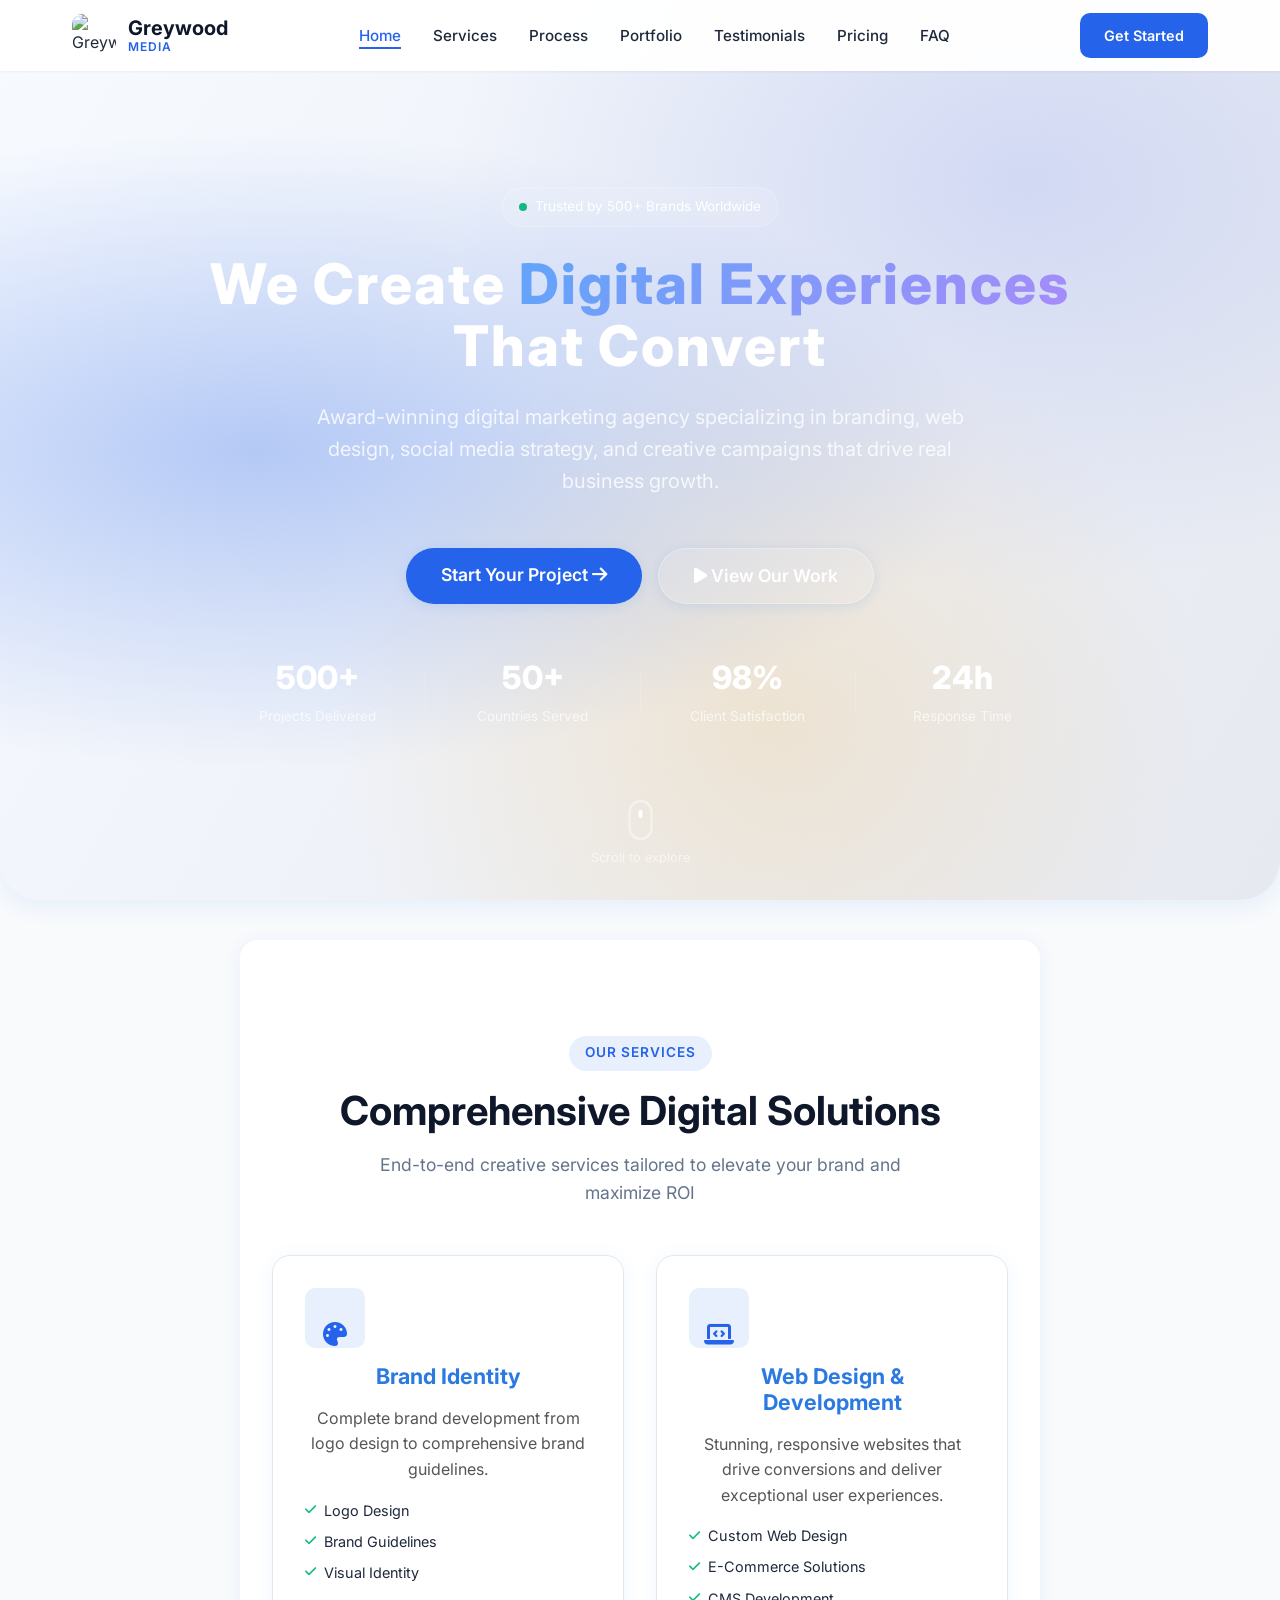
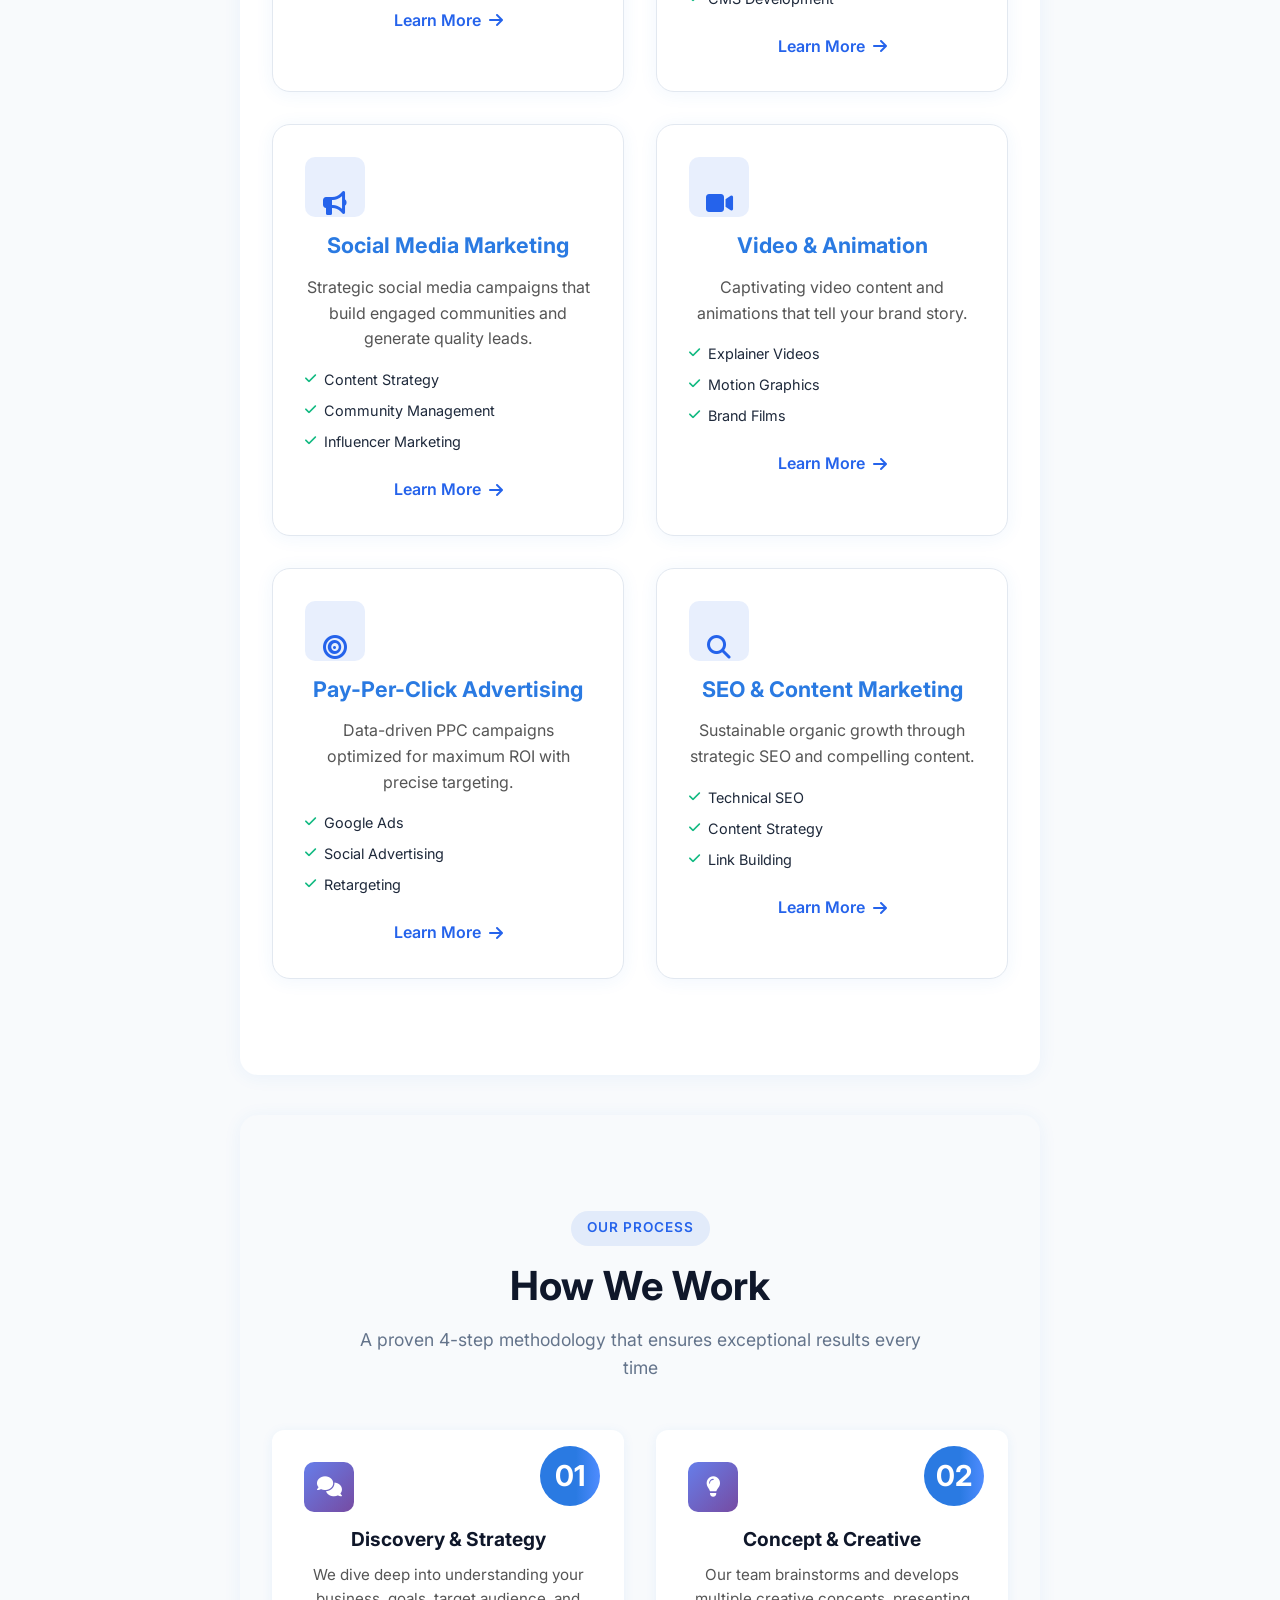
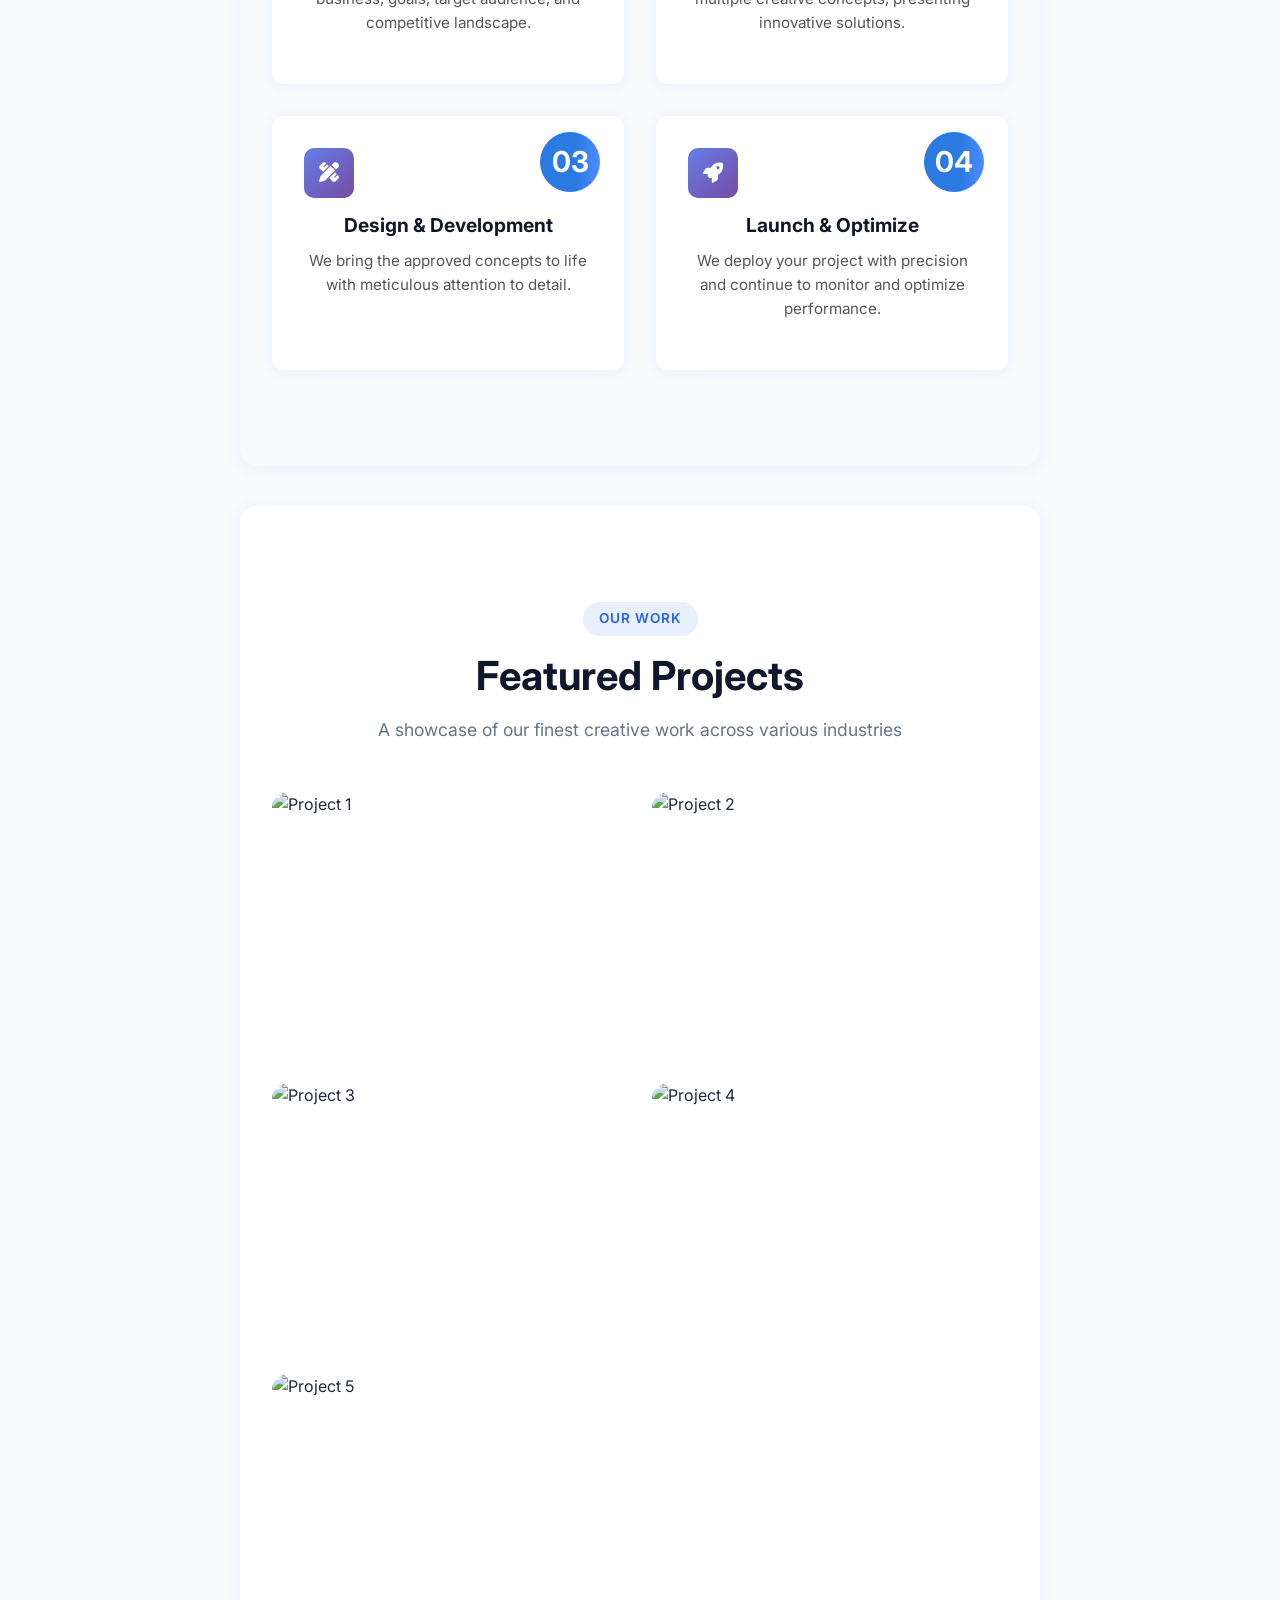
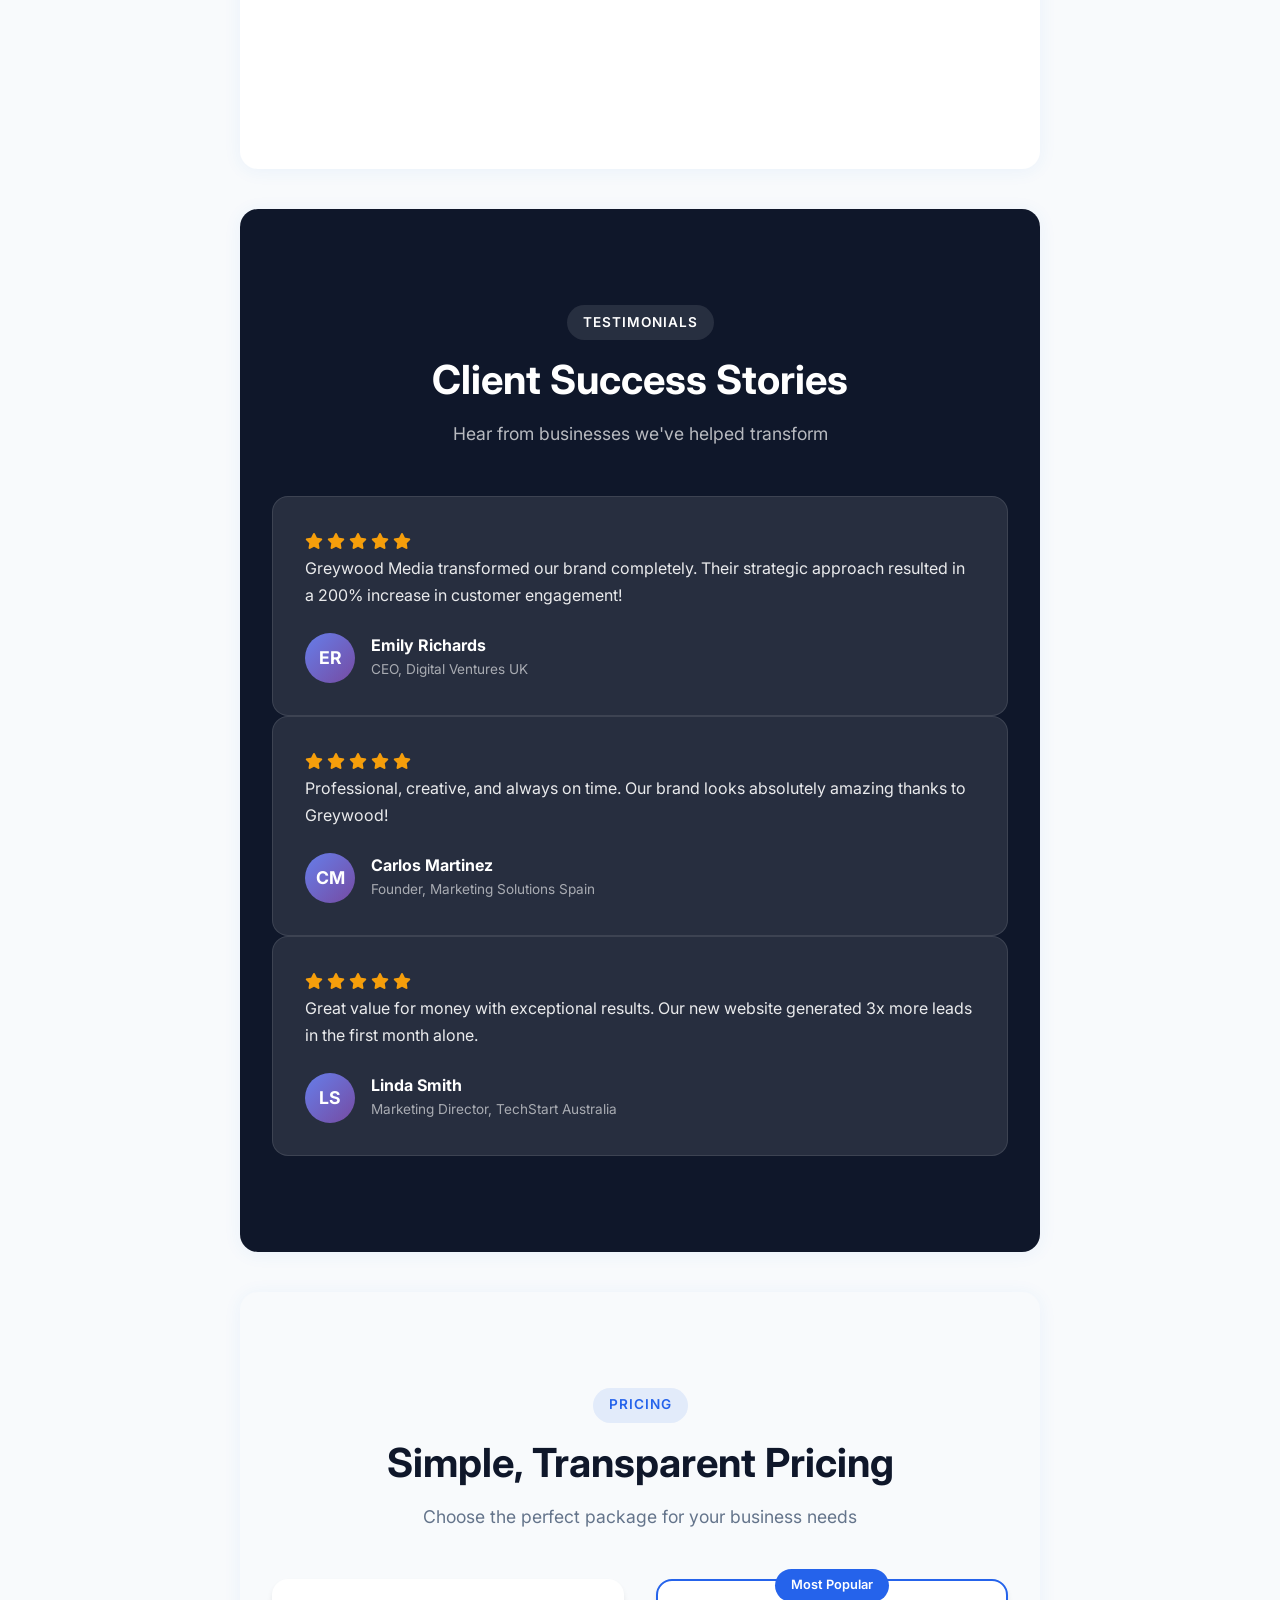
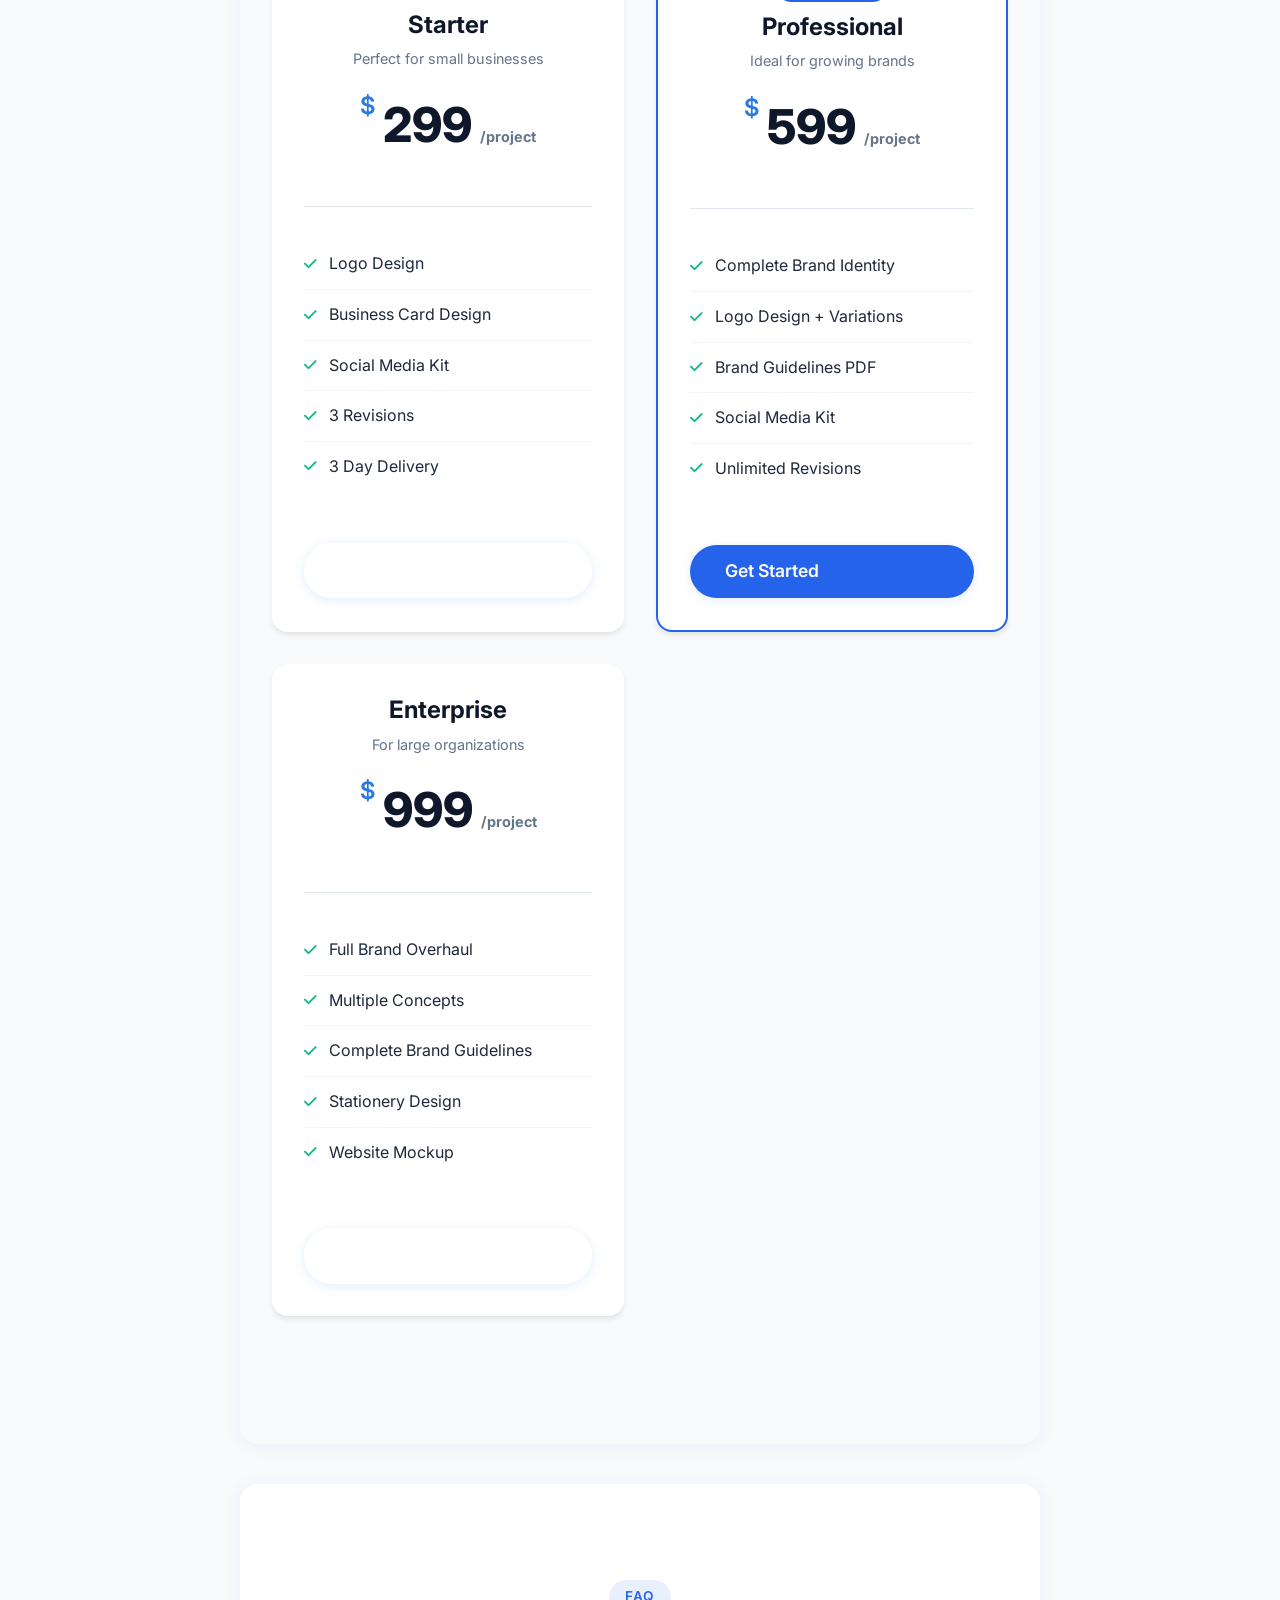
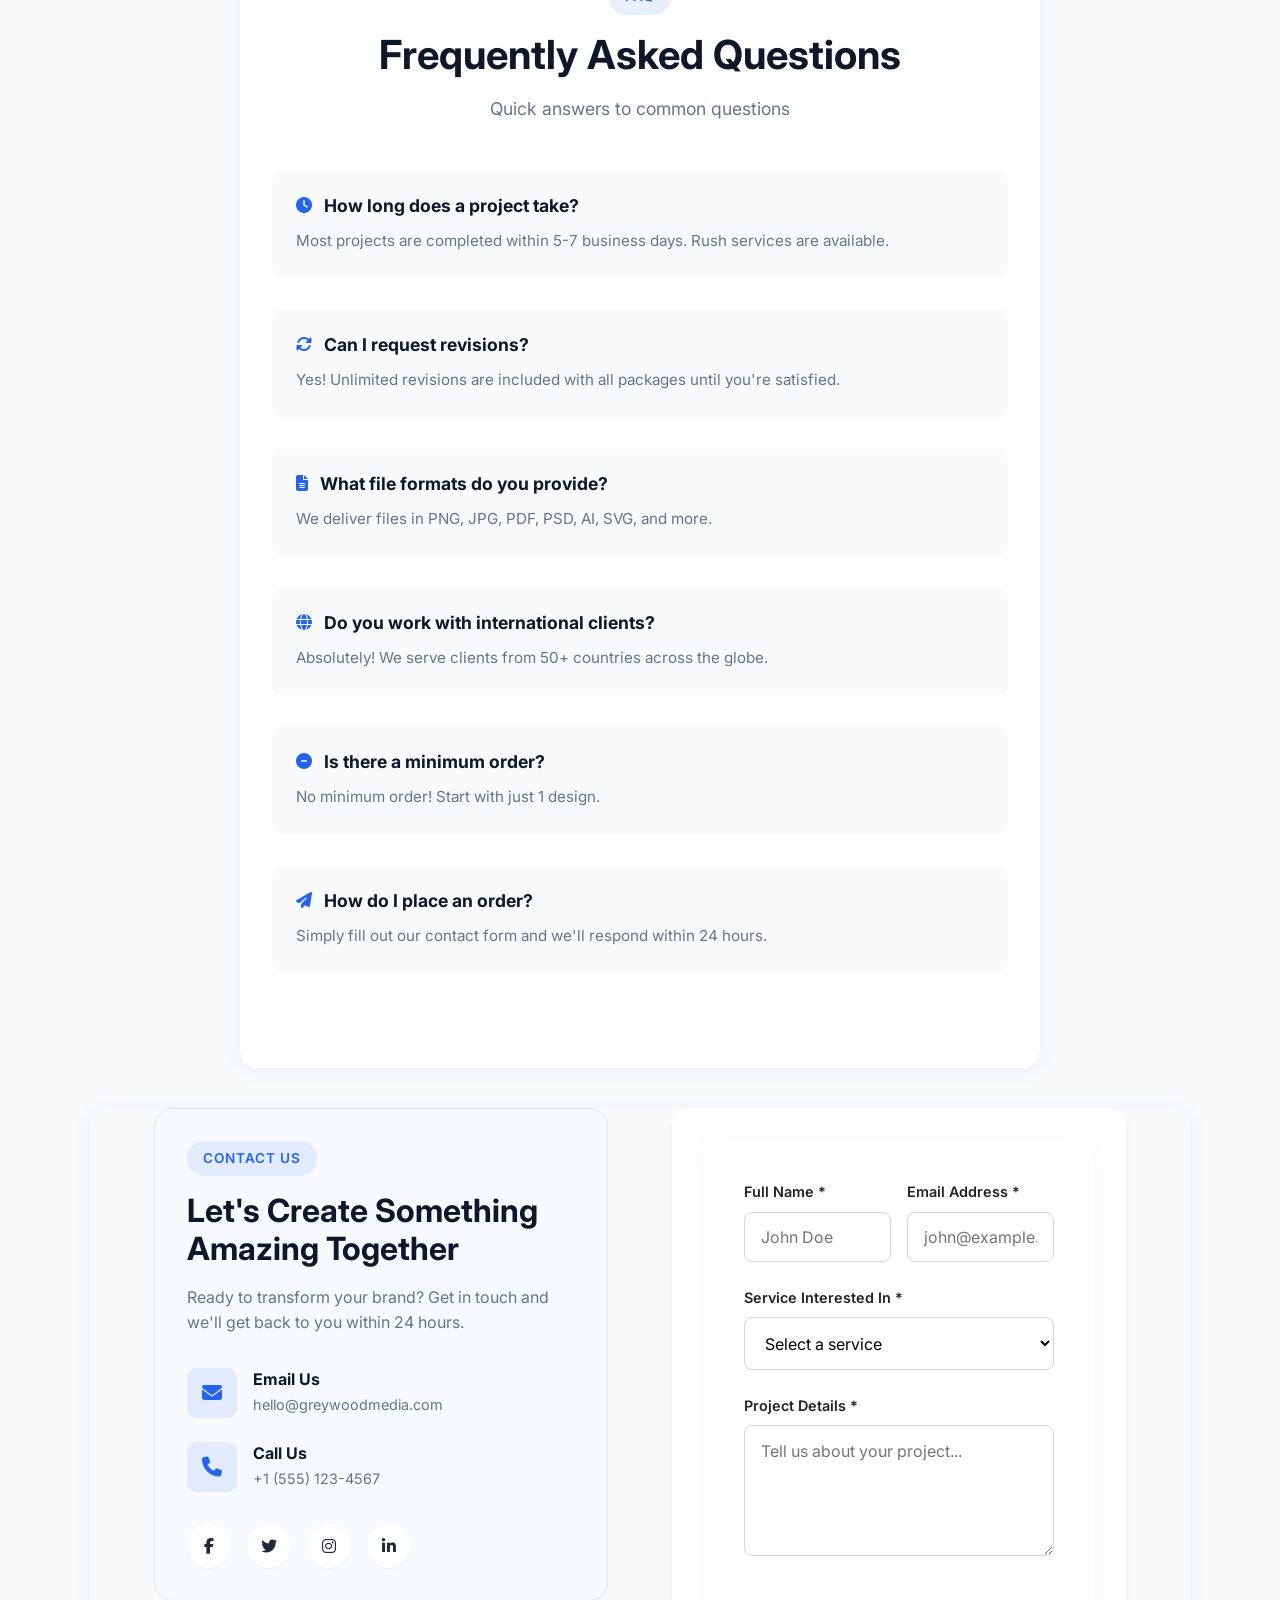
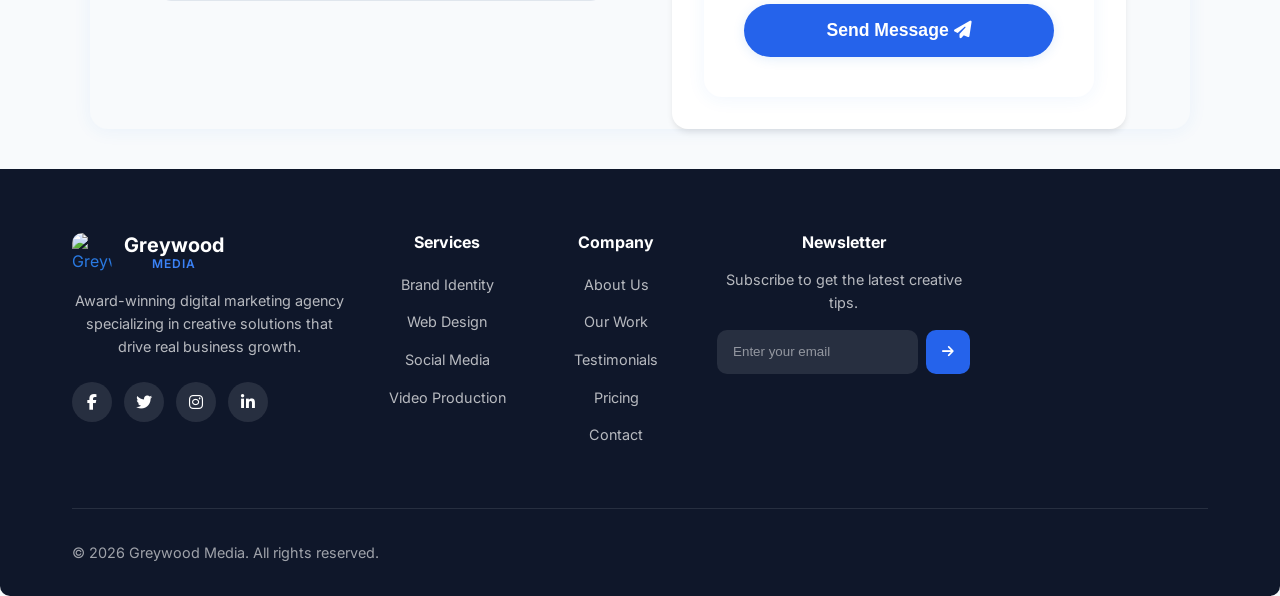
==== commit 794c7155: "Revamp homepage: nav, hero, portfolio Replace modular includes and placeholder nav with an inline na" ====
--- a/index.html
+++ b/index.html
@@ -21,44 +21,57 @@
                     <span class="logo-tagline">Media</span>
                 </div>
             </a>
-            <!-- Navigation -->
-            <nav class="navbar">
-                ...existing code...
-            </nav>
-
-            <!-- Hero Section -->
-            <header class="hero" id="home">
-                ...existing code...
-            </header>
-
-            <div id="include-services"></div>
-            <div id="include-process"></div>
-            <div id="include-portfolio"></div>
-            <div id="include-testimonials"></div>
-            <div id="include-pricing"></div>
-            <div id="include-faq"></div>
-            <div id="include-contact"></div>
-            <div id="include-footer"></div>
-
-            <script src="script.js"></script>
-            <script>
-            // Simple HTML include loader
-            const includes = [
-              {id: 'include-services', file: 'services.html'},
-              {id: 'include-process', file: 'process.html'},
-              {id: 'include-portfolio', file: 'portfolio.html'},
-              {id: 'include-testimonials', file: 'testimonials.html'},
-              {id: 'include-pricing', file: 'pricing.html'},
-              {id: 'include-faq', file: 'faq.html'},
-              {id: 'include-contact', file: 'contact.html'},
-              {id: 'include-footer', file: 'footer.html'}
-            ];
-            includes.forEach(({id, file}) => {
-              fetch(file)
-                .then(res => res.text())
-                .then(html => { document.getElementById(id).innerHTML = html; });
-            });
-            </script>
+            <ul class="nav-links">
+                <li><a href="#home" class="active">Home</a></li>
+                <li><a href="#services">Services</a></li>
+                <li><a href="#process">Process</a></li>
+                <li><a href="#portfolio">Portfolio</a></li>
+                <li><a href="#testimonials">Testimonials</a></li>
+                <li><a href="#pricing">Pricing</a></li>
+                <li><a href="#faq">FAQ</a></li>
+            </ul>
+            <a href="#contact" class="nav-cta">Get Started</a>
+            <div class="mobile-menu-btn">
+                <i class="fas fa-bars"></i>
+            </div>
+        </div>
+    </nav>
+
+    <!-- Hero Section -->
+    <header class="hero" id="home">
+        <div class="hero-bg">
+            <div class="hero-particles"></div>
+            <div class="hero-gradient"></div>
+        </div>
+        <div class="hero-content">
+            <div class="hero-badge">
+                <span class="badge-dot"></span>
+                <span>Trusted by 500+ Brands Worldwide</span>
+            </div>
+            <h1 class="hero-title">
+                We Create <span class="highlight">Digital Experiences</span> That Convert
+            </h1>
+            <p class="hero-subtitle">
+                Award-winning digital marketing agency specializing in branding, web design, 
+                social media strategy, and creative campaigns that drive real business growth.
+            </p>
+            <div class="hero-buttons">
+                <a href="#contact" class="cta-btn primary">
+                    <span>Start Your Project</span>
+                    <i class="fas fa-arrow-right"></i>
+                </a>
+                <a href="#portfolio" class="cta-btn secondary">
+                    <i class="fas fa-play"></i>
+                    <span>View Our Work</span>
+                </a>
+            </div>
+            <div class="hero-stats">
+                <div class="stat-item">
+                    <span class="stat-number">500+</span>
+                    <span class="stat-label">Projects Delivered</span>
+                </div>
+                <div class="stat-divider"></div>
+                <div class="stat-item">
                     <span class="stat-number">50+</span>
                     <span class="stat-label">Countries Served</span>
                 </div>
@@ -96,7 +109,7 @@
                         <i class="fas fa-palette"></i>
                     </div>
                     <h3>Brand Identity</h3>
-                    <p>Complete brand development from logo design to comprehensive brand guidelines that capture your unique essence.</p>
+                    <p>Complete brand development from logo design to comprehensive brand guidelines.</p>
                     <ul class="service-features">
                         <li><i class="fas fa-check"></i> Logo Design</li>
                         <li><i class="fas fa-check"></i> Brand Guidelines</li>
@@ -109,7 +122,7 @@
                         <i class="fas fa-laptop-code"></i>
                     </div>
                     <h3>Web Design & Development</h3>
-                    <p>Stunning, responsive websites that not only look beautiful but drive conversions and deliver exceptional user experiences.</p>
+                    <p>Stunning, responsive websites that drive conversions and deliver exceptional user experiences.</p>
                     <ul class="service-features">
                         <li><i class="fas fa-check"></i> Custom Web Design</li>
                         <li><i class="fas fa-check"></i> E-Commerce Solutions</li>
@@ -122,7 +135,7 @@
                         <i class="fas fa-bullhorn"></i>
                     </div>
                     <h3>Social Media Marketing</h3>
-                    <p>Strategic social media campaigns that build engaged communities, increase brand awareness, and generate quality leads.</p>
+                    <p>Strategic social media campaigns that build engaged communities and generate quality leads.</p>
                     <ul class="service-features">
                         <li><i class="fas fa-check"></i> Content Strategy</li>
                         <li><i class="fas fa-check"></i> Community Management</li>
@@ -135,7 +148,7 @@
                         <i class="fas fa-video"></i>
                     </div>
                     <h3>Video & Animation</h3>
-                    <p>Captivating video content and animations that tell your brand story and capture audience attention instantly.</p>
+                    <p>Captivating video content and animations that tell your brand story.</p>
                     <ul class="service-features">
                         <li><i class="fas fa-check"></i> Explainer Videos</li>
                         <li><i class="fas fa-check"></i> Motion Graphics</li>
@@ -148,7 +161,7 @@
                         <i class="fas fa-bullseye"></i>
                     </div>
                     <h3>Pay-Per-Click Advertising</h3>
-                    <p>Data-driven PPC campaigns optimized for maximum ROI with precise targeting and continuous optimization.</p>
+                    <p>Data-driven PPC campaigns optimized for maximum ROI with precise targeting.</p>
                     <ul class="service-features">
                         <li><i class="fas fa-check"></i> Google Ads</li>
                         <li><i class="fas fa-check"></i> Social Advertising</li>
@@ -161,7 +174,7 @@
                         <i class="fas fa-search"></i>
                     </div>
                     <h3>SEO & Content Marketing</h3>
-                    <p>Sustainable organic growth through strategic SEO and compelling content that ranks and converts.</p>
+                    <p>Sustainable organic growth through strategic SEO and compelling content.</p>
                     <ul class="service-features">
                         <li><i class="fas fa-check"></i> Technical SEO</li>
                         <li><i class="fas fa-check"></i> Content Strategy</li>
@@ -189,12 +202,7 @@
                             <i class="fas fa-comments"></i>
                         </div>
                         <h3>Discovery & Strategy</h3>
-                        <p>We dive deep into understanding your business, goals, target audience, and competitive landscape through comprehensive research and stakeholder interviews.</p>
-                        <ul class="step-highlights">
-                            <li>Market Research</li>
-                            <li>Competitor Analysis</li>
-                            <li>Brand Audit</li>
-                        </ul>
+                        <p>We dive deep into understanding your business, goals, target audience, and competitive landscape.</p>
                     </div>
                 </div>
                 <div class="process-step">
@@ -204,12 +212,7 @@
                             <i class="fas fa-lightbulb"></i>
                         </div>
                         <h3>Concept & Creative</h3>
-                        <p>Our team brainstorms and develops multiple creative concepts, presenting you with innovative solutions that align with your brand vision and business objectives.</p>
-                        <ul class="step-highlights">
-                            <li>Creative Concepts</li>
-                            <li>Visual Direction</li>
-                            <li>Copy Strategy</li>
-                        </ul>
+                        <p>Our team brainstorms and develops multiple creative concepts, presenting innovative solutions.</p>
                     </div>
                 </div>
                 <div class="process-step">
@@ -219,12 +222,7 @@
                             <i class="fas fa-pen-ruler"></i>
                         </div>
                         <h3>Design & Development</h3>
-                        <p>We bring the approved concepts to life with meticulous attention to detail, ensuring every element is polished and perfectly aligned with your brand standards.</p>
-                        <ul class="step-highlights">
-                            <li>Visual Design</li>
-                            <li>Technical Development</li>
-                            <li>Quality Assurance</li>
-                        </ul>
+                        <p>We bring the approved concepts to life with meticulous attention to detail.</p>
                     </div>
                 </div>
                 <div class="process-step">
@@ -234,12 +232,7 @@
                             <i class="fas fa-rocket"></i>
                         </div>
                         <h3>Launch & Optimize</h3>
-                        <p>We deploy your project with precision and continue to monitor, analyze, and optimize performance to ensure sustained success and continuous improvement.</p>
-                        <ul class="step-highlights">
-                            <li>Seamless Launch</li>
-                            <li>Performance Tracking</li>
-                            <li>Ongoing Optimization</li>
-                        </ul>
+                        <p>We deploy your project with precision and continue to monitor and optimize performance.</p>
                     </div>
                 </div>
             </div>
@@ -254,523 +247,22 @@
                 <h2 class="section-title">Featured Projects</h2>
                 <p class="section-subtitle">A showcase of our finest creative work across various industries</p>
             </div>
-            <div class="portfolio-filter">
-                <button class="filter-btn active" data-filter="all">All</button>
-                <button class="filter-btn" data-filter="branding">Branding</button>
-                <button class="filter-btn" data-filter="webdesign">Web Design</button>
-                <button class="filter-btn" data-filter="social">Social Media</button>
-                <button class="filter-btn" data-filter="video">Video</button>
-            </div>
             <div class="portfolio-grid">
-                <div class="portfolio-item" data-category="branding">
-                    <a href="https://postimg.cc/yJ4rXv06" target="_blank">
-                        <img src="https://i.postimg.cc/yJ4rXv06/comparing.png" alt="comparing">
-                        <div class="portfolio-overlay">
-                            <div class="overlay-content">
-                                <h4>Comparing Design</h4>
-                                <p>Brand identity and visual design</p>
-                            </div>
-                        </div>
-                    </a>
-                </div>
-                <div class="portfolio-item" data-category="branding">
-                    <a href="https://postimg.cc/6TYgJVxr" target="_blank">
-                        <img src="https://i.postimg.cc/6TYgJVxr/estand.png" alt="estand">
-                        <div class="portfolio-overlay">
-                            <div class="overlay-content">
-                                <h4>E-Stand Design</h4>
-                                <p>Exhibition stand branding</p>
-                            </div>
-                        </div>
-                    </a>
-                </div>
-                <div class="portfolio-item" data-category="branding">
-                    <a href="https://postimg.cc/mtpvMYdG" target="_blank">
-                        <img src="https://i.postimg.cc/mtpvMYdG/flexible.png" alt="flexible">
-                        <div class="portfolio-overlay">
-                            <div class="overlay-content">
-                                <h4>Flexible Design</h4>
-                                <p>Adaptive brand identity</p>
-                            </div>
-                        </div>
-                    </a>
-                </div>
-                <div class="portfolio-item" data-category="branding">
-                    <a href="https://postimg.cc/F1NXQsdt" target="_blank">
-                        <img src="https://i.postimg.cc/F1NXQsdt/insole.png" alt="insole">
-                        <div class="portfolio-overlay">
-                            <div class="overlay-content">
-                                <h4>Insole Branding</h4>
-                                <p>Product packaging design</p>
-                            </div>
-                        </div>
-                    </a>
-                </div>
-                <div class="portfolio-item" data-category="branding">
-                    <a href="https://postimg.cc/WhYBrG9t" target="_blank">
-                        <img src="https://i.postimg.cc/WhYBrG9t/professional-design.png" alt="professional-design">
-                        <div class="portfolio-overlay">
-                            <div class="overlay-content">
-                                <h4>Professional Design</h4>
-                                <p>Corporate branding</p>
-                            </div>
-                        </div>
-                    </a>
-                </div>
-                <div class="portfolio-item" data-category="webdesign">
-                    <a href="https://postimg.cc/Q9Nm0PC3" target="_blank">
-                        <img src="https://i.postimg.cc/Q9Nm0PC3/balen-Firefly-Upscaler-2x-scale.png" alt="balen-Firefly-Upscaler-2x-scale">
-                        <div class="portfolio-overlay">
-                            <div class="overlay-content">
-                                <h4>Digital Marketing</h4>
-                                <p>Web design and digital strategy</p>
-                            </div>
-                        </div>
-                    </a>
-                </div>
-                <div class="portfolio-item" data-category="branding">
-                    <a href="https://postimg.cc/XZkxK3V9" target="_blank">
-                        <img src="https://i.postimg.cc/XZkxK3V9/course.png" alt="course">
-                        <div class="portfolio-overlay">
-                            <div class="overlay-content">
-                                <h4>Course Design</h4>
-                                <p>Educational material design</p>
-                            </div>
-                        </div>
-                    </a>
-                </div>
-                <div class="portfolio-item" data-category="branding">
-                    <a href="https://postimg.cc/sQfmw8XK" target="_blank">
-                        <img src="https://i.postimg.cc/sQfmw8XK/ghode-jatra.png" alt="ghode-jatra">
-                        <div class="portfolio-overlay">
-                            <div class="overlay-content">
-                                <h4>Ghode Jatra</h4>
-                                <p>Event branding and design</p>
-                            </div>
-                        </div>
-                    </a>
-                </div>
-                <div class="portfolio-item" data-category="branding">
-                    <a href="https://postimg.cc/5HSp51xw" target="_blank">
-                        <img src="https://i.postimg.cc/5HSp51xw/hanuman-jayanti.png" alt="hanuman-jayanti">
-                        <div class="portfolio-overlay">
-                            <div class="overlay-content">
-                                <h4>Hanuman Jayanti</h4>
-                                <p>Festival campaign design</p>
-                            </div>
-                        </div>
-                    </a>
-                </div>
-                <div class="portfolio-item" data-category="branding">
-                    <a href="https://postimg.cc/Mcmt0xWX" target="_blank">
-                        <img src="https://i.postimg.cc/Mcmt0xWX/interview.png" alt="interview">
-                        <div class="portfolio-overlay">
-                            <div class="overlay-content">
-                                <h4>Interview Design</h4>
-                                <p>Promotional materials</p>
-                            </div>
-                        </div>
-                    </a>
-                </div>
-                <div class="portfolio-item" data-category="branding">
-                    <a href="https://postimg.cc/c6bhBFN9" target="_blank">
-                        <img src="https://i.postimg.cc/c6bhBFN9/admission-open.png" alt="admission-open">
-                        <div class="portfolio-overlay">
-                            <div class="overlay-content">
-                                <h4>Admission Open</h4>
-                                <p>Educational campaign</p>
-                            </div>
-                        </div>
-                    </a>
-                </div>
-                <div class="portfolio-item" data-category="branding">
-                    <a href="https://postimg.cc/JGHq6jrM" target="_blank">
-                        <img src="https://i.postimg.cc/JGHq6jrM/caring.png" alt="caring">
-                        <div class="portfolio-overlay">
-                            <div class="overlay-content">
-                                <h4>Caring Design</h4>
-                                <p>Healthcare branding</p>
-                            </div>
-                        </div>
-                    </a>
-                </div>
-                <div class="portfolio-item" data-category="branding">
-                    <a href="https://postimg.cc/svGc65jF" target="_blank">
-                        <img src="https://i.postimg.cc/svGc65jF/get-skilled-hired.png" alt="get-skilled-hired">
-                        <div class="portfolio-overlay">
-                            <div class="overlay-content">
-                                <h4>Get Skilled Hired</h4>
-                                <p>Job portal branding</p>
-                            </div>
-                        </div>
-                    </a>
-                </div>
-                <div class="portfolio-item" data-category="branding">
-                    <a href="https://postimg.cc/XrMgTXq1" target="_blank">
-                        <img src="https://i.postimg.cc/XrMgTXq1/jap-aus-can.png" alt="jap-aus-can">
-                        <div class="portfolio-overlay">
-                            <div class="overlay-content">
-                                <h4>Japan Australia Canada</h4>
-                                <p>Immigration campaign</p>
-                            </div>
-                        </div>
-                    </a>
-                </div>
-                <div class="portfolio-item" data-category="branding">
-                    <a href="https://postimg.cc/K4HfD0y6" target="_blank">
-                        <img src="https://i.postimg.cc/K4HfD0y6/train-in-nepal.png" alt="train-in-nepal">
-                        <div class="portfolio-overlay">
-                            <div class="overlay-content">
-                                <h4>Train in Nepal</h4>
-                                <p>Training program branding</p>
-                            </div>
-                        </div>
-                    </a>
-                </div>
-                <div class="portfolio-item" data-category="branding">
-                    <a href="https://postimg.cc/qN8G0061" target="_blank">
-                        <img src="https://i.postimg.cc/qN8G0061/valentinesd-day.png" alt="valentinesd-day">
-                        <div class="portfolio-overlay">
-                            <div class="overlay-content">
-                                <h4>Valentine's Day</h4>
-                                <p>Holiday campaign design</p>
-                            </div>
-                        </div>
-                    </a>
-                </div>
-                <div class="portfolio-item" data-category="branding">
-                    <a href="https://postimg.cc/hQddrb9N" target="_blank">
-                        <img src="https://i.postimg.cc/hQddrb9N/admission-open.png" alt="admission-open">
-                        <div class="portfolio-overlay">
-                            <div class="overlay-content">
-                                <h4>Admission Campaign</h4>
-                                <p>Educational promotion</p>
-                            </div>
-                        </div>
-                    </a>
-                </div>
-                <div class="portfolio-item" data-category="branding">
-                    <a href="https://postimg.cc/rRrrJCSZ" target="_blank">
-                        <img src="https://i.postimg.cc/rRrrJCSZ/basanta-panchami.png" alt="basanta-panchami">
-                        <div class="portfolio-overlay">
-                            <div class="overlay-content">
-                                <h4>Basanta Panchami</h4>
-                                <p>Festival design</p>
-                            </div>
-                        </div>
-                    </a>
-                </div>
-                <div class="portfolio-item" data-category="branding">
-                    <a href="https://postimg.cc/HcKMXP7w" target="_blank">
-                        <img src="https://i.postimg.cc/HcKMXP7w/cover.png" alt="cover">
-                        <div class="portfolio-overlay">
-                            <div class="overlay-content">
-                                <h4>Cover Design</h4>
-                                <p>Book cover branding</p>
-                            </div>
-                        </div>
-                    </a>
-                </div>
-                <div class="portfolio-item" data-category="branding">
-                    <a href="https://postimg.cc/nX0CqwyC" target="_blank">
-                        <img src="https://i.postimg.cc/nX0CqwyC/aus-can-uk.png" alt="aus-can-uk">
-                        <div class="portfolio-overlay">
-                            <div class="overlay-content">
-                                <h4>Australia Canada UK</h4>
-                                <p>Immigration services</p>
-                            </div>
-                        </div>
-                    </a>
-                </div>
-                <div class="portfolio-item" data-category="branding">
-                    <a href="https://postimg.cc/zy0VTPsG" target="_blank">
-                        <img src="https://i.postimg.cc/zy0VTPsG/hiring.png" alt="hiring">
-                        <div class="portfolio-overlay">
-                            <div class="overlay-content">
-                                <h4>Hiring Campaign</h4>
-                                <p>Recruitment branding</p>
-                            </div>
-                        </div>
-                    </a>
-                </div>
-                <div class="portfolio-item" data-category="branding">
-                    <a href="https://postimg.cc/w161ydG7" target="_blank">
-                        <img src="https://i.postimg.cc/w161ydG7/israel.png" alt="israel">
-                        <div class="portfolio-overlay">
-                            <div class="overlay-content">
-                                <h4>Israel Campaign</h4>
-                                <p>Travel and tour design</p>
-                            </div>
-                        </div>
-                    </a>
-                </div>
-                <div class="portfolio-item" data-category="branding">
-                    <a href="https://postimg.cc/0zcb7HTM" target="_blank">
-                        <img src="https://i.postimg.cc/0zcb7HTM/vacancy.png" alt="vacancy">
-                        <div class="portfolio-overlay">
-                            <div class="overlay-content">
-                                <h4>Vacancy Post</h4>
-                                <p>Job posting design</p>
-                            </div>
-                        </div>
-                    </a>
-                </div>
-                <div class="portfolio-item" data-category="branding">
-                    <a href="https://postimg.cc/xXtcLFwk" target="_blank">
-                        <img src="https://i.postimg.cc/xXtcLFwk/work-in-israel.png" alt="work-in-israel">
-                        <div class="portfolio-overlay">
-                            <div class="overlay-content">
-                                <h4>Work in Israel</h4>
-                                <p>Job campaign design</p>
-                            </div>
-                        </div>
-                    </a>
-                </div>
-                <div class="portfolio-item" data-category="branding">
-                    <a href="https://postimg.cc/xJb8DjcL" target="_blank">
-                        <img src="https://i.postimg.cc/xJb8DjcL/bharosa.png" alt="bharosa">
-                        <div class="portfolio-overlay">
-                            <div class="overlay-content">
-                                <h4>Bharosa</h4>
-                                <p>Trust branding</p>
-                            </div>
-                        </div>
-                    </a>
-                </div>
-                <div class="portfolio-item" data-category="branding">
-                    <a href="https://postimg.cc/n94LrdKq" target="_blank">
-                        <img src="https://i.postimg.cc/n94LrdKq/comittee.png" alt="comittee">
-                        <div class="portfolio-overlay">
-                            <div class="overlay-content">
-                                <h4>Committee Design</h4>
-                                <p>Organization branding</p>
-                            </div>
-                        </div>
-                    </a>
-                </div>
-                <div class="portfolio-item" data-category="branding">
-                    <a href="https://postimg.cc/gnKJPTkT" target="_blank">
-                        <img src="https://i.postimg.cc/gnKJPTkT/edge-on-love-Copy.png" alt="edge-on-love-Copy">
-                        <div class="portfolio-overlay">
-                            <div class="overlay-content">
-                                <h4>Edge on Love</h4>
-                                <p>Valentine campaign</p>
-                            </div>
-                        </div>
-                    </a>
-                </div>
-                <div class="portfolio-item" data-category="branding">
-                    <a href="https://postimg.cc/BLq3Nq21" target="_blank">
-                        <img src="https://i.postimg.cc/BLq3Nq21/delicious-meals.png" alt="delicious-meals">
-                        <div class="portfolio-overlay">
-                            <div class="overlay-content">
-                                <h4>Delicious Meals</h4>
-                                <p>Restaurant branding</p>
-                            </div>
-                        </div>
-                    </a>
-                </div>
-                <div class="portfolio-item" data-category="branding">
-                    <a href="https://postimg.cc/ygVKnV0Z" target="_blank">
-                        <img src="https://i.postimg.cc/ygVKnV0Z/final-monsooon.png" alt="final-monsooon">
-                        <div class="portfolio-overlay">
-                            <div class="overlay-content">
-                                <h4>Monsoon Campaign</h4>
-                                <p>Seasonal design</p>
-                            </div>
-                        </div>
-                    </a>
-                </div>
-                <div class="portfolio-item" data-category="branding">
-                    <a href="https://postimg.cc/WF2VS20q" target="_blank">
-                        <img src="https://i.postimg.cc/WF2VS20q/prajatantra-cosme.png" alt="prajatantra-cosme">
-                        <div class="portfolio-overlay">
-                            <div class="overlay-content">
-                                <h4>Prajatantra Cosmetics</h4>
-                                <p>Beauty brand design</p>
-                            </div>
-                        </div>
-                    </a>
-                </div>
-                <div class="portfolio-item" data-category="branding">
-                    <a href="https://postimg.cc/147Sc1td" target="_blank">
-                        <img src="https://i.postimg.cc/147Sc1td/1annapurna-base-camp.png" alt="1annapurna-base-camp">
-                        <div class="portfolio-overlay">
-                            <div class="overlay-content">
-                                <h4>Annapurna Base Camp</h4>
-                                <p>Travel tourism design</p>
-                            </div>
-                        </div>
-                    </a>
-                </div>
-                <div class="portfolio-item" data-category="branding">
-                    <a href="https://postimg.cc/0rXvd1QX" target="_blank">
-                        <img src="https://i.postimg.cc/0rXvd1QX/eco-holi.png" alt="eco-holi">
-                        <div class="portfolio-overlay">
-                            <div class="overlay-content">
-                                <h4>Eco Holi</h4>
-                                <p>Eco-friendly campaign</p>
-                            </div>
-                        </div>
-                    </a>
-                </div>
-                <div class="portfolio-item" data-category="branding">
-                    <a href="https://postimg.cc/hhZnbRj5" target="_blank">
-                        <img src="https://i.postimg.cc/hhZnbRj5/ghode-jatra-eco.png" alt="ghode-jatra-eco">
-                        <div class="portfolio-overlay">
-                            <div class="overlay-content">
-                                <h4>Ghode Jatra Eco</h4>
-                                <p>Eco event design</p>
-                            </div>
-                        </div>
-                    </a>
-                </div>
-                <div class="portfolio-item" data-category="branding">
-                    <a href="https://postimg.cc/YjD7fB9X" target="_blank">
-                        <img src="https://i.postimg.cc/YjD7fB9X/trip-to-ktm.png" alt="trip-to-ktm">
-                        <div class="portfolio-overlay">
-                            <div class="overlay-content">
-                                <h4>Trip to Kathmandu</h4>
-                                <p>Travel campaign</p>
-                            </div>
-                        </div>
-                    </a>
-                </div>
-                <div class="portfolio-item" data-category="branding">
-                    <a href="https://postimg.cc/KKbhvZqP" target="_blank">
-                        <img src="https://i.postimg.cc/KKbhvZqP/1Homeeloan.png" alt="1Homeeloan">
-                        <div class="portfolio-overlay">
-                            <div class="overlay-content">
-                                <h4>Home Loan</h4>
-                                <p>Financial services design</p>
-                            </div>
-                        </div>
-                    </a>
-                </div>
-                <div class="portfolio-item" data-category="branding">
-                    <a href="https://postimg.cc/LqSF6HCq" target="_blank">
-                        <img src="https://i.postimg.cc/LqSF6HCq/dream-house-with-no-boundry.png" alt="dream-house-with-no-boundry">
-                        <div class="portfolio-overlay">
-                            <div class="overlay-content">
-                                <h4>Dream House</h4>
-                                <p>Real estate branding</p>
-                            </div>
-                        </div>
-                    </a>
-                </div>
-                <div class="portfolio-item" data-category="branding">
-                    <a href="https://postimg.cc/CZ0pLFPq" target="_blank">
-                        <img src="https://i.postimg.cc/CZ0pLFPq/holi-homeloan.png" alt="holi-homeloan">
-                        <div class="portfolio-overlay">
-                            <div class="overlay-content">
-                                <h4>Holi Home Loan</h4>
-                                <p>Festival financial campaign</p>
-                            </div>
-                        </div>
-                    </a>
-                </div>
-                <div class="portfolio-item" data-category="branding">
-                    <a href="https://postimg.cc/WDVcb2Wq" target="_blank">
-                        <img src="https://i.postimg.cc/WDVcb2Wq/update-grant.png" alt="update-grant">
-                        <div class="portfolio-overlay">
-                            <div class="overlay-content">
-                                <h4>Update Grant</h4>
-                                <p>Grant information design</p>
-                            </div>
-                        </div>
-                    </a>
-                </div>
-                <div class="portfolio-item" data-category="branding">
-                    <a href="https://postimg.cc/TyxvYR7W" target="_blank">
-                        <img src="https://i.postimg.cc/TyxvYR7W/valentine-day.png" alt="valentine-day">
-                        <div class="portfolio-overlay">
-                            <div class="overlay-content">
-                                <h4>Valentine's Day</h4>
-                                <p>Holiday campaign</p>
-                            </div>
-                        </div>
-                    </a>
-                </div>
-                <div class="portfolio-item" data-category="branding">
-                    <a href="https://postimg.cc/Yj0KSD3Z" target="_blank">
-                        <img src="https://i.postimg.cc/Yj0KSD3Z/meet-our-dream-achiever.png" alt="meet-our-dream-achiever">
-                        <div class="portfolio-overlay">
-                            <div class="overlay-content">
-                                <h4>Dream Achiever</h4>
-                                <p>Inspiration campaign</p>
-                            </div>
-                        </div>
-                    </a>
-                </div>
-                <div class="portfolio-item" data-category="branding">
-                    <a href="https://postimg.cc/pyrbdcZG" target="_blank">
-                        <img src="https://i.postimg.cc/pyrbdcZG/visa-final.png" alt="visa-final">
-                        <div class="portfolio-overlay">
-                            <div class="overlay-content">
-                                <h4>Visa Services</h4>
-                                <p>Immigration design</p>
-                            </div>
-                        </div>
-                    </a>
-                </div>
-                <div class="portfolio-item" data-category="branding">
-                    <a href="https://postimg.cc/G9twpgQN" target="_blank">
-                        <img src="https://i.postimg.cc/G9twpgQN/work-hard.png" alt="work-hard">
-                        <div class="portfolio-overlay">
-                            <div class="overlay-content">
-                                <h4>Work Hard</h4>
-                                <p>Motivation campaign</p>
-                            </div>
-                        </div>
-                    </a>
-                </div>
-                <div class="portfolio-item" data-category="branding">
-                    <a href="https://postimg.cc/75vpmHkq" target="_blank">
-                        <img src="https://i.postimg.cc/75vpmHkq/1bulk-sms.png" alt="1bulk-sms">
-                        <div class="portfolio-overlay">
-                            <div class="overlay-content">
-                                <h4>Bulk SMS</h4>
-                                <p>Marketing services</p>
-                            </div>
-                        </div>
-                    </a>
-                </div>
-                <div class="portfolio-item" data-category="branding">
-                    <a href="https://postimg.cc/v4Rp3YsQ" target="_blank">
-                        <img src="https://i.postimg.cc/v4Rp3YsQ/sms-ghode.png" alt="sms-ghode">
-                        <div class="portfolio-overlay">
-                            <div class="overlay-content">
-                                <h4>SMS Ghode</h4>
-                                <p>SMS campaign design</p>
-                            </div>
-                        </div>
-                    </a>
-                </div>
-                <div class="portfolio-item" data-category="branding">
-                    <a href="https://postimg.cc/0zdHn7nZ" target="_blank">
-                        <img src="https://i.postimg.cc/0zdHn7nZ/japanese-dream-starts-here.png" alt="japanese-dream-starts-here">
-                        <div class="portfolio-overlay">
-                            <div class="overlay-content">
-                                <h4>Japanese Dream</h4>
-                                <p>Japan work campaign</p>
-                            </div>
-                        </div>
-                    </a>
-                </div>
-                <div class="portfolio-item" data-category="branding">
-                    <a href="https://postimg.cc/dhmS6G64" target="_blank">
-                        <img src="https://i.postimg.cc/dhmS6G64/Smooth-visa-approved.png" alt="Smooth-visa-approved">
-                        <div class="portfolio-overlay">
-                            <div class="overlay-content">
-                                <h4>Visa Approved</h4>
-                                <p>Visa services design</p>
-                            </div>
-                        </div>
-                    </a>
-                </div>
-            </div>
-            <div class="portfolio-cta">
-                <a href="#contact" class="cta-btn primary">View All Projects</a>
+                <div class="portfolio-item">
+                    <img src="https://i.postimg.cc/QtTqrbKH/Whats-App-Image-2026-04-29-at-10-16-00-PM.jpg" alt="Project 1">
+                </div>
+                <div class="portfolio-item">
+                    <img src="https://i.postimg.cc/MG4Y44Hc/Whats-App-Image-2026-04-29-at-10-16-00-PM-(1).jpg" alt="Project 2">
+                </div>
+                <div class="portfolio-item">
+                    <img src="https://i.postimg.cc/yN5T55xk/Whats-App-Image-2026-04-29-at-10-16-00-PM-(2).jpg" alt="Project 3">
+                </div>
+                <div class="portfolio-item">
+                    <img src="https://i.postimg.cc/Ls7V7755/Whats-App-Image-2026-04-29-at-10-16-01-PM.jpg" alt="Project 4">
+                </div>
+                <div class="portfolio-item">
+                    <img src="https://i.postimg.cc/wBPkPPM1/Whats-App-Image-2026-04-29-at-10-16-01-PM-(1).jpg" alt="Project 5">
+                </div>
             </div>
         </div>
     </section>
@@ -783,102 +275,58 @@
                 <h2 class="section-title">Client Success Stories</h2>
                 <p class="section-subtitle">Hear from businesses we've helped transform</p>
             </div>
-            <div class="testimonials-slider">
-                <div class="testimonial-track">
-                    <div class="testimonial-card">
-                        <div class="testimonial-header">
-                            <div class="testimonial-stars">
-                                <i class="fas fa-star"></i>
-                                <i class="fas fa-star"></i>
-                                <i class="fas fa-star"></i>
-                                <i class="fas fa-star"></i>
-                                <i class="fas fa-star"></i>
-                            </div>
-                            <div class="testimonial-quote-icon">
-                                <i class="fas fa-quote-left"></i>
-                            </div>
-                        </div>
-                        <p class="testimonial-text">Greywood Media transformed our brand completely. Their strategic approach and creative expertise resulted in a 200% increase in customer engagement. We've never looked back!</p>
-                        <div class="testimonial-author">
-                            <div class="author-avatar">ER</div>
-                            <div class="author-info">
-                                <h4>Emily Richards</h4>
-                                <p>CEO, Digital Ventures UK</p>
-                            </div>
-                        </div>
-                    </div>
-                    <div class="testimonial-card">
-                        <div class="testimonial-header">
-                            <div class="testimonial-stars">
-                                <i class="fas fa-star"></i>
-                                <i class="fas fa-star"></i>
-                                <i class="fas fa-star"></i>
-                                <i class="fas fa-star"></i>
-                                <i class="fas fa-star"></i>
-                            </div>
-                            <div class="testimonial-quote-icon">
-                                <i class="fas fa-quote-left"></i>
-                            </div>
-                        </div>
-                        <p class="testimonial-text">Professional, creative, and always on time. Our brand looks absolutely amazing thanks to Greywood! The team understood our vision perfectly and delivered beyond expectations.</p>
-                        <div class="testimonial-author">
-                            <div class="author-avatar">CM</div>
-                            <div class="author-info">
-                                <h4>Carlos Martinez</h4>
-                                <p>Founder, Marketing Solutions Spain</p>
-                            </div>
-                        </div>
-                    </div>
-                    <div class="testimonial-card">
-                        <div class="testimonial-header">
-                            <div class="testimonial-stars">
-                                <i class="fas fa-star"></i>
-                                <i class="fas fa-star"></i>
-                                <i class="fas fa-star"></i>
-                                <i class="fas fa-star"></i>
-                                <i class="fas fa-star"></i>
-                            </div>
-                            <div class="testimonial-quote-icon">
-                                <i class="fas fa-quote-left"></i>
-                            </div>
-                        </div>
-                        <p class="testimonial-text">Great value for money with exceptional results. Our new website generated 3x more leads in the first month alone. The team is responsive, professional, and truly cares about our success.</p>
-                        <div class="testimonial-author">
-                            <div class="author-avatar">LS</div>
-                            <div class="author-info">
-                                <h4>Linda Smith</h4>
-                                <p>Marketing Director, TechStart Australia</p>
-                            </div>
-                        </div>
-                    </div>
-                    <div class="testimonial-card">
-                        <div class="testimonial-header">
-                            <div class="testimonial-stars">
-                                <i class="fas fa-star"></i>
-                                <i class="fas fa-star"></i>
-                                <i class="fas fa-star"></i>
-                                <i class="fas fa-star"></i>
-                                <i class="fas fa-star"></i>
-                            </div>
-                            <div class="testimonial-quote-icon">
-                                <i class="fas fa-quote-left"></i>
-                            </div>
-                        </div>
-                        <p class="testimonial-text">The social media campaign Greywood created for us was phenomenal. We went from 5k to 50k followers in 6 months! Their creativity and strategic thinking are world-class.</p>
-                        <div class="testimonial-author">
-                            <div class="author-avatar">JK</div>
-                            <div class="author-info">
-                                <h4>James Kim</h4>
-                                <p>CEO, FitLife Gym Chain</p>
-                            </div>
-                        </div>
-                    </div>
-                </div>
-            </div>
-            <div class="testimonial-controls">
-                <button class="testimonial-nav prev"><i class="fas fa-chevron-left"></i></button>
-                <div class="testimonial-dots"></div>
-                <button class="testimonial-nav next"><i class="fas fa-chevron-right"></i></button>
+            <div class="testimonials-grid">
+                <div class="testimonial-card">
+                    <div class="testimonial-stars">
+                        <i class="fas fa-star"></i>
+                        <i class="fas fa-star"></i>
+                        <i class="fas fa-star"></i>
+                        <i class="fas fa-star"></i>
+                        <i class="fas fa-star"></i>
+                    </div>
+                    <p class="testimonial-text">Greywood Media transformed our brand completely. Their strategic approach resulted in a 200% increase in customer engagement!</p>
+                    <div class="testimonial-author">
+                        <div class="author-avatar">ER</div>
+                        <div class="author-info">
+                            <h4>Emily Richards</h4>
+                            <p>CEO, Digital Ventures UK</p>
+                        </div>
+                    </div>
+                </div>
+                <div class="testimonial-card">
+                    <div class="testimonial-stars">
+                        <i class="fas fa-star"></i>
+                        <i class="fas fa-star"></i>
+                        <i class="fas fa-star"></i>
+                        <i class="fas fa-star"></i>
+                        <i class="fas fa-star"></i>
+                    </div>
+                    <p class="testimonial-text">Professional, creative, and always on time. Our brand looks absolutely amazing thanks to Greywood!</p>
+                    <div class="testimonial-author">
+                        <div class="author-avatar">CM</div>
+                        <div class="author-info">
+                            <h4>Carlos Martinez</h4>
+                            <p>Founder, Marketing Solutions Spain</p>
+                        </div>
+                    </div>
+                </div>
+                <div class="testimonial-card">
+                    <div class="testimonial-stars">
+                        <i class="fas fa-star"></i>
+                        <i class="fas fa-star"></i>
+                        <i class="fas fa-star"></i>
+                        <i class="fas fa-star"></i>
+                        <i class="fas fa-star"></i>
+                    </div>
+                    <p class="testimonial-text">Great value for money with exceptional results. Our new website generated 3x more leads in the first month alone.</p>
+                    <div class="testimonial-author">
+                        <div class="author-avatar">LS</div>
+                        <div class="author-info">
+                            <h4>Linda Smith</h4>
+                            <p>Marketing Director, TechStart Australia</p>
+                        </div>
+                    </div>
+                </div>
             </div>
         </div>
     </section>
@@ -908,8 +356,6 @@
                         <li><i class="fas fa-check"></i> Social Media Kit</li>
                         <li><i class="fas fa-check"></i> 3 Revisions</li>
                         <li><i class="fas fa-check"></i> 3 Day Delivery</li>
-                        <li class="disabled"><i class="fas fa-times"></i> Brand Guidelines</li>
-                        <li class="disabled"><i class="fas fa-times"></i> Priority Support</li>
                     </ul>
                     <a href="#contact" class="cta-btn secondary">Get Started</a>
                 </div>
@@ -930,8 +376,6 @@
                         <li><i class="fas fa-check"></i> Brand Guidelines PDF</li>
                         <li><i class="fas fa-check"></i> Social Media Kit</li>
                         <li><i class="fas fa-check"></i> Unlimited Revisions</li>
-                        <li><i class="fas fa-check"></i> 5 Day Delivery</li>
-                        <li><i class="fas fa-check"></i> Priority Support</li>
                     </ul>
                     <a href="#contact" class="cta-btn primary">Get Started</a>
                 </div>
@@ -951,14 +395,9 @@
                         <li><i class="fas fa-check"></i> Complete Brand Guidelines</li>
                         <li><i class="fas fa-check"></i> Stationery Design</li>
                         <li><i class="fas fa-check"></i> Website Mockup</li>
-                        <li><i class="fas fa-check"></i> Unlimited Revisions</li>
-                        <li><i class="fas fa-check"></i> 24/7 Dedicated Support</li>
                     </ul>
                     <a href="#contact" class="cta-btn secondary">Get Started</a>
                 </div>
-            </div>
-            <div class="pricing-note">
-                <p><i class="fas fa-info-circle"></i> All packages include unlimited revisions until you're satisfied. Custom quotes available for large projects.</p>
             </div>
         </div>
     </section>
@@ -972,33 +411,29 @@
                 <p class="section-subtitle">Quick answers to common questions</p>
             </div>
             <div class="faq-grid">
-                <div class="faq-column">
-                    <div class="faq-item">
-                        <h4><i class="fas fa-clock"></i> How long does a project take?</h4>
-                        <p>Most projects are completed within 5-7 business days. Rush services are available for urgent projects at no extra cost for our Professional and Enterprise packages.</p>
-                    </div>
-                    <div class="faq-item">
-                        <h4><i class="fas fa-sync-alt"></i> Can I request revisions?</h4>
-                        <p>Yes! Unlimited revisions are included with all packages until you're completely satisfied with the final result.</p>
-                    </div>
-                    <div class="faq-item">
-                        <h4><i class="fas fa-file-alt"></i> What file formats do you provide?</h4>
-                        <p>We deliver high-quality files in all standard formats: PNG, JPG, PDF, PSD, AI, SVG, and more. You'll receive files ready for any application.</p>
-                    </div>
-                </div>
-                <div class="faq-column">
-                    <div class="faq-item">
-                        <h4><i class="fas fa-globe"></i> Do you work with international clients?</h4>
-                        <p>Absolutely! We serve clients from 50+ countries across the globe and pride ourselves on quick, seamless global delivery.</p>
-                    </div>
-                    <div class="faq-item">
-                        <h4><i class="fas fa-minus-circle"></i> Is there a minimum order?</h4>
-                        <p>No minimum order! Start with just 1 design or go for our popular Professional package. We're happy to help with projects of any size.</p>
-                    </div>
-                    <div class="faq-item">
-                        <h4><i class="fas fa-paper-plane"></i> How do I place an order?</h4>
-                        <p>Simply fill out our contact form with your requirements, and our team will respond within 24 hours to discuss your project details.</p>
-                    </div>
+                <div class="faq-item">
+                    <h4><i class="fas fa-clock"></i> How long does a project take?</h4>
+                    <p>Most projects are completed within 5-7 business days. Rush services are available.</p>
+                </div>
+                <div class="faq-item">
+                    <h4><i class="fas fa-sync-alt"></i> Can I request revisions?</h4>
+                    <p>Yes! Unlimited revisions are included with all packages until you're satisfied.</p>
+                </div>
+                <div class="faq-item">
+                    <h4><i class="fas fa-file-alt"></i> What file formats do you provide?</h4>
+                    <p>We deliver files in PNG, JPG, PDF, PSD, AI, SVG, and more.</p>
+                </div>
+                <div class="faq-item">
+                    <h4><i class="fas fa-globe"></i> Do you work with international clients?</h4>
+                    <p>Absolutely! We serve clients from 50+ countries across the globe.</p>
+                </div>
+                <div class="faq-item">
+                    <h4><i class="fas fa-minus-circle"></i> Is there a minimum order?</h4>
+                    <p>No minimum order! Start with just 1 design.</p>
+                </div>
+                <div class="faq-item">
+                    <h4><i class="fas fa-paper-plane"></i> How do I place an order?</h4>
+                    <p>Simply fill out our contact form and we'll respond within 24 hours.</p>
                 </div>
             </div>
         </div>
@@ -1031,22 +466,12 @@
                                 <p>+1 (555) 123-4567</p>
                             </div>
                         </div>
-                        <div class="contact-item">
-                            <div class="contact-icon">
-                                <i class="fas fa-map-marker-alt"></i>
-                            </div>
-                            <div class="contact-text">
-                                <h4>Visit Us</h4>
-                                <p>123 Creative Street, Design District, NY 10001</p>
-                            </div>
-                        </div>
                     </div>
                     <div class="social-links">
                         <a href="#"><i class="fab fa-facebook-f"></i></a>
                         <a href="#"><i class="fab fa-twitter"></i></a>
                         <a href="#"><i class="fab fa-instagram"></i></a>
                         <a href="#"><i class="fab fa-linkedin-in"></i></a>
-                        <a href="#"><i class="fab fa-youtube"></i></a>
                     </div>
                 </div>
                 <div class="contact-form-wrapper">
@@ -1055,24 +480,10 @@
                             <div class="form-group">
                                 <label for="name">Full Name *</label>
                                 <input type="text" id="name" name="name" placeholder="John Doe" required>
-                                <span class="error-msg" id="nameError"></span>
                             </div>
                             <div class="form-group">
                                 <label for="email">Email Address *</label>
                                 <input type="email" id="email" name="email" placeholder="john@example.com" required>
-                                <span class="error-msg" id="emailError"></span>
-                            </div>
-                        </div>
-                        <div class="form-row">
-                            <div class="form-group">
-                                <label for="phone">Phone Number</label>
-                                <input type="tel" id="phone" name="phone" placeholder="+1 (555) 000-0000">
-                                <span class="error-msg" id="phoneError"></span>
-                            </div>
-                            <div class="form-group">
-                                <label for="company">Company Name *</label>
-                                <input type="text" id="company" name="company" placeholder="Your Company">
-                                <span class="error-msg" id="companyError"></span>
                             </div>
                         </div>
                         <div class="form-group">
@@ -1085,29 +496,17 @@
                                 <option value="video">Video & Animation</option>
                                 <option value="ppc">PPC Advertising</option>
                                 <option value="seo">SEO & Content Marketing</option>
-                                <option value="other">Other</option>
                             </select>
-                            <span class="error-msg" id="serviceError"></span>
                         </div>
                         <div class="form-group">
                             <label for="message">Project Details *</label>
-                            <textarea id="message" name="message" rows="5" placeholder="Tell us about your project, goals, and timeline..." required></textarea>
-                            <span class="error-msg" id="messageError"></span>
-                        </div>
-                        <div class="form-group checkbox-group">
-                            <input type="checkbox" id="terms" name="terms" required>
-                            <label for="terms">I agree to the <a href="#">Terms of Service</a> and <a href="#">Privacy Policy</a></label>
+                            <textarea id="message" name="message" rows="5" placeholder="Tell us about your project..." required></textarea>
                         </div>
                         <button type="submit" class="cta-btn primary submit-btn">
                             <span>Send Message</span>
                             <i class="fas fa-paper-plane"></i>
                         </button>
                     </form>
-                    <div class="success-message" id="successMsg">
-                        <i class="fas fa-check-circle"></i>
-                        <h3>Thank You!</h3>
-                        <p>Your message has been sent successfully. We'll get back to you within 24 hours.</p>
-                    </div>
                 </div>
             </div>
         </div>
@@ -1140,8 +539,6 @@
                         <li><a href="#services">Web Design</a></li>
                         <li><a href="#services">Social Media</a></li>
                         <li><a href="#services">Video Production</a></li>
-                        <li><a href="#services">PPC Advertising</a></li>
-                        <li><a href="#services">SEO Services</a></li>
                     </ul>
                 </div>
                 <div class="footer-links">
@@ -1151,24 +548,12 @@
                         <li><a href="#portfolio">Our Work</a></li>
                         <li><a href="#testimonials">Testimonials</a></li>
                         <li><a href="#pricing">Pricing</a></li>
-                        <li><a href="#careers">Careers</a></li>
                         <li><a href="#contact">Contact</a></li>
-                    </ul>
-                </div>
-                <div class="footer-links">
-                    <h4>Resources</h4>
-                    <ul>
-                        <li><a href="#blog">Blog</a></li>
-                        <li><a href="#case-studies">Case Studies</a></li>
-                        <li><a href="#guides">Guides</a></li>
-                        <li><a href="#faq">FAQ</a></li>
-                        <li><a href="#support">Support</a></li>
-                        <li><a href="#privacy">Privacy Policy</a></li>
                     </ul>
                 </div>
                 <div class="footer-newsletter">
                     <h4>Newsletter</h4>
-                    <p>Subscribe to get the latest creative tips and industry insights.</p>
+                    <p>Subscribe to get the latest creative tips.</p>
                     <form class="newsletter-form">
                         <input type="email" placeholder="Enter your email">
                         <button type="submit"><i class="fas fa-arrow-right"></i></button>
@@ -1177,11 +562,6 @@
             </div>
             <div class="footer-bottom">
                 <p>&copy; 2026 Greywood Media. All rights reserved.</p>
-                <div class="footer-bottom-links">
-                    <a href="#">Privacy Policy</a>
-                    <a href="#">Terms of Service</a>
-                    <a href="#">Cookie Policy</a>
-                </div>
             </div>
         </div>
     </footer>
--- a/style.css
+++ b/style.css
@@ -352,12 +352,18 @@
 .hero-stats {
     display: flex;
     justify-content: center;
+    align-items: center;
     gap: 2rem;
     flex-wrap: wrap;
+    max-width: 800px;
+    margin: 0 auto;
 }
 
 .stat-item {
     text-align: center;
+    flex: 1;
+    min-width: 100px;
+    max-width: 150px;
 }
 
 .stat-item .stat-number {
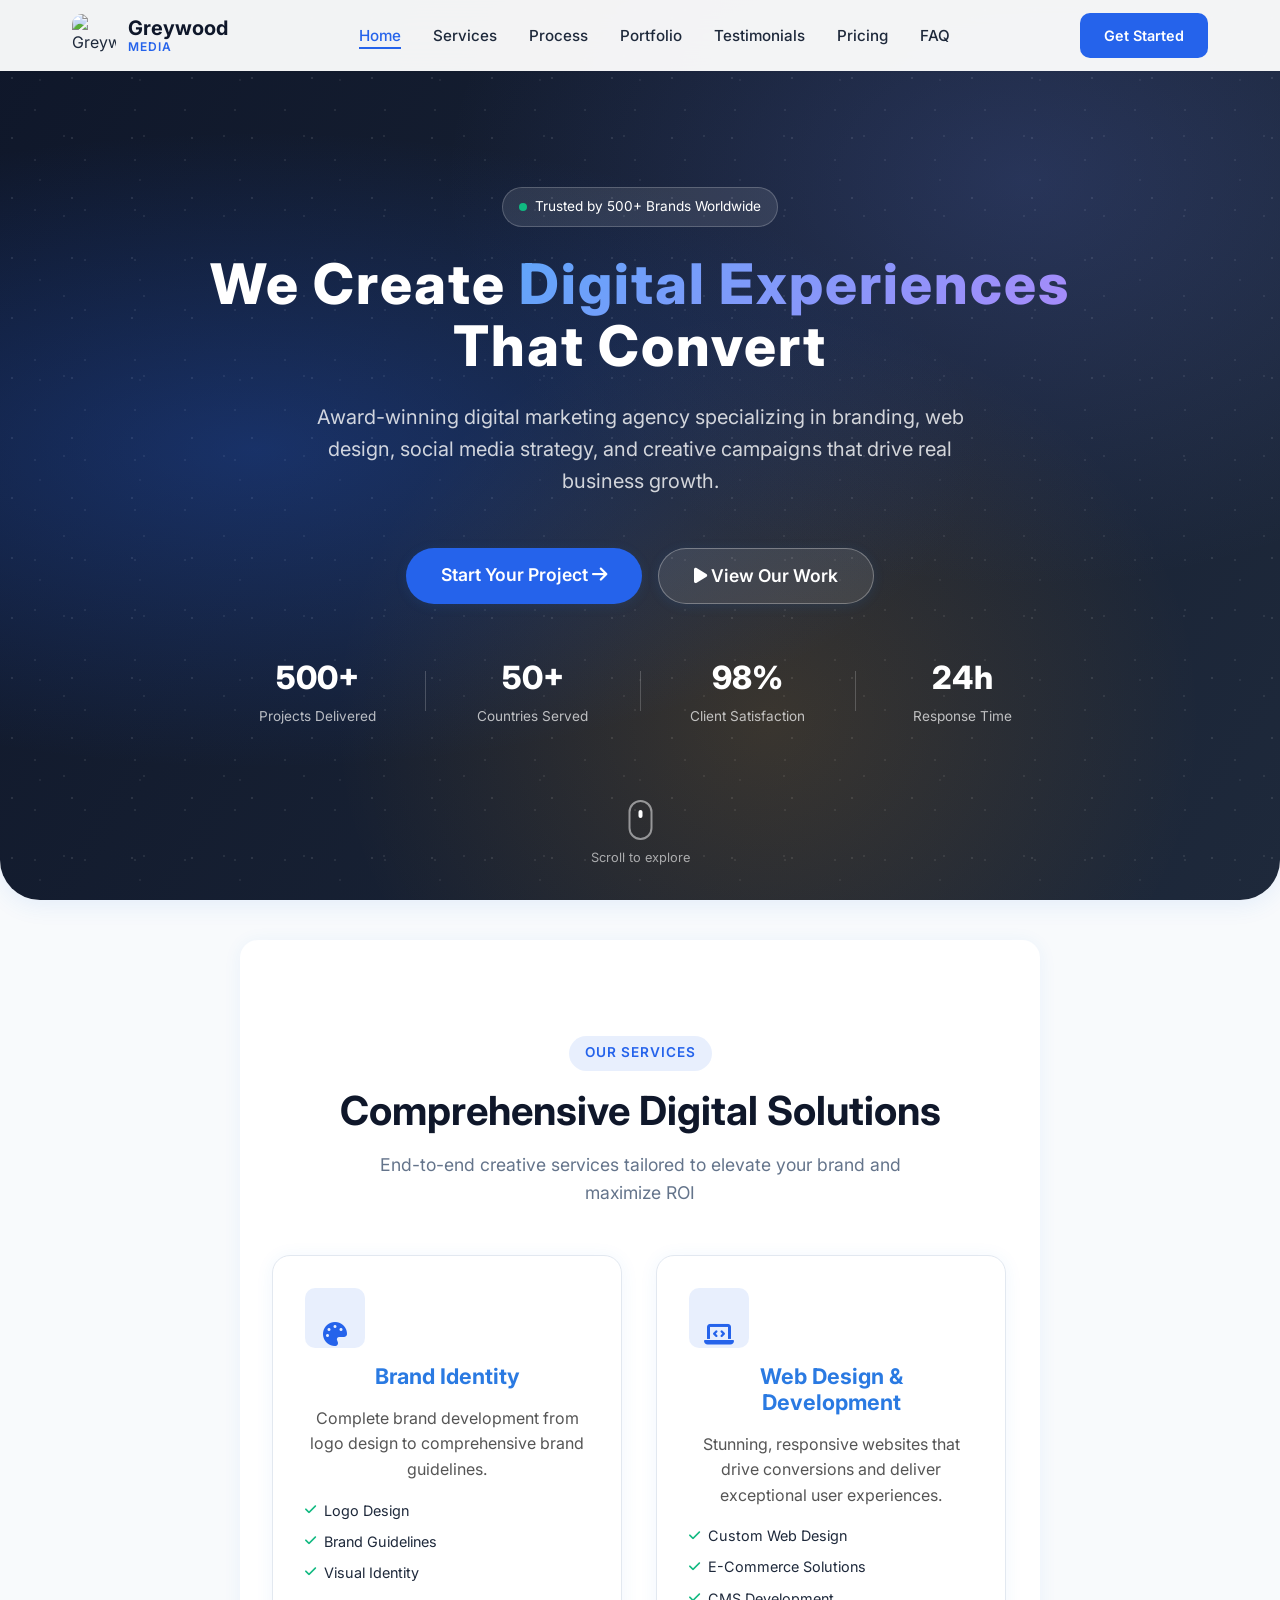
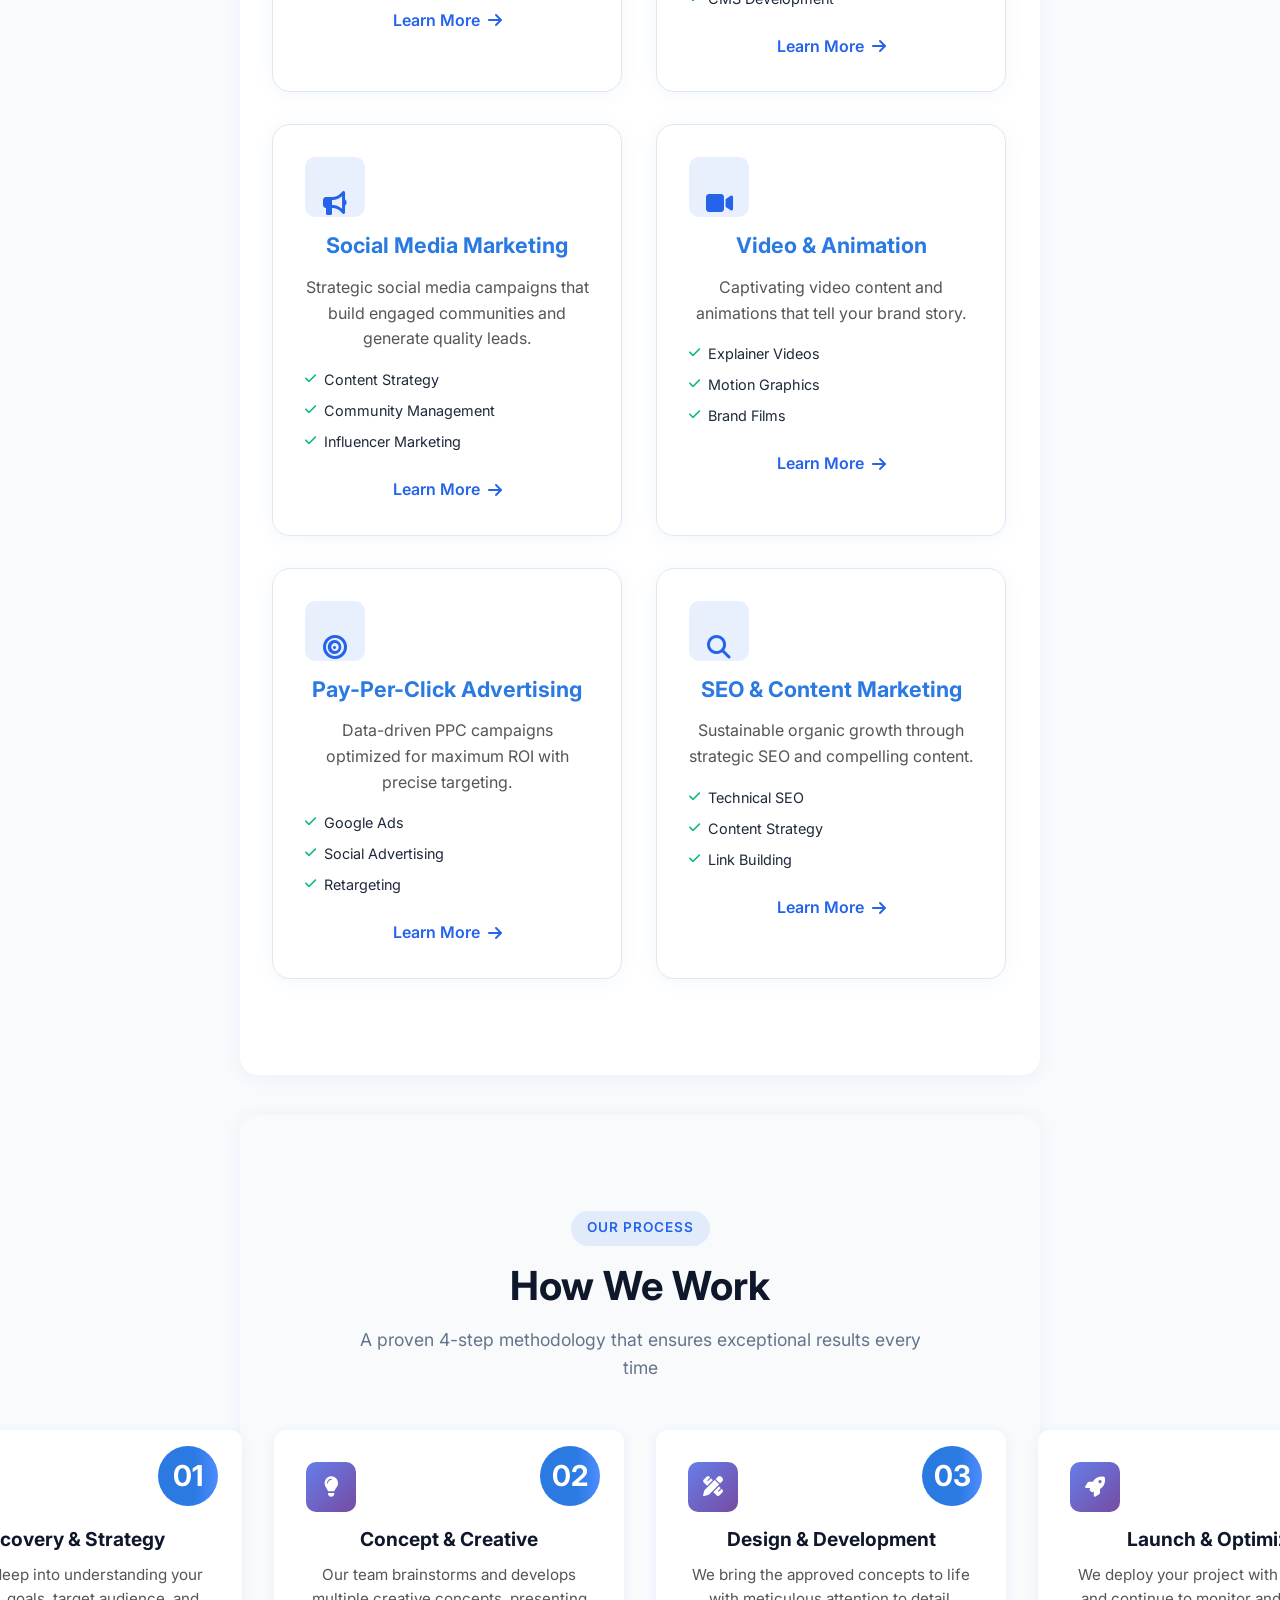
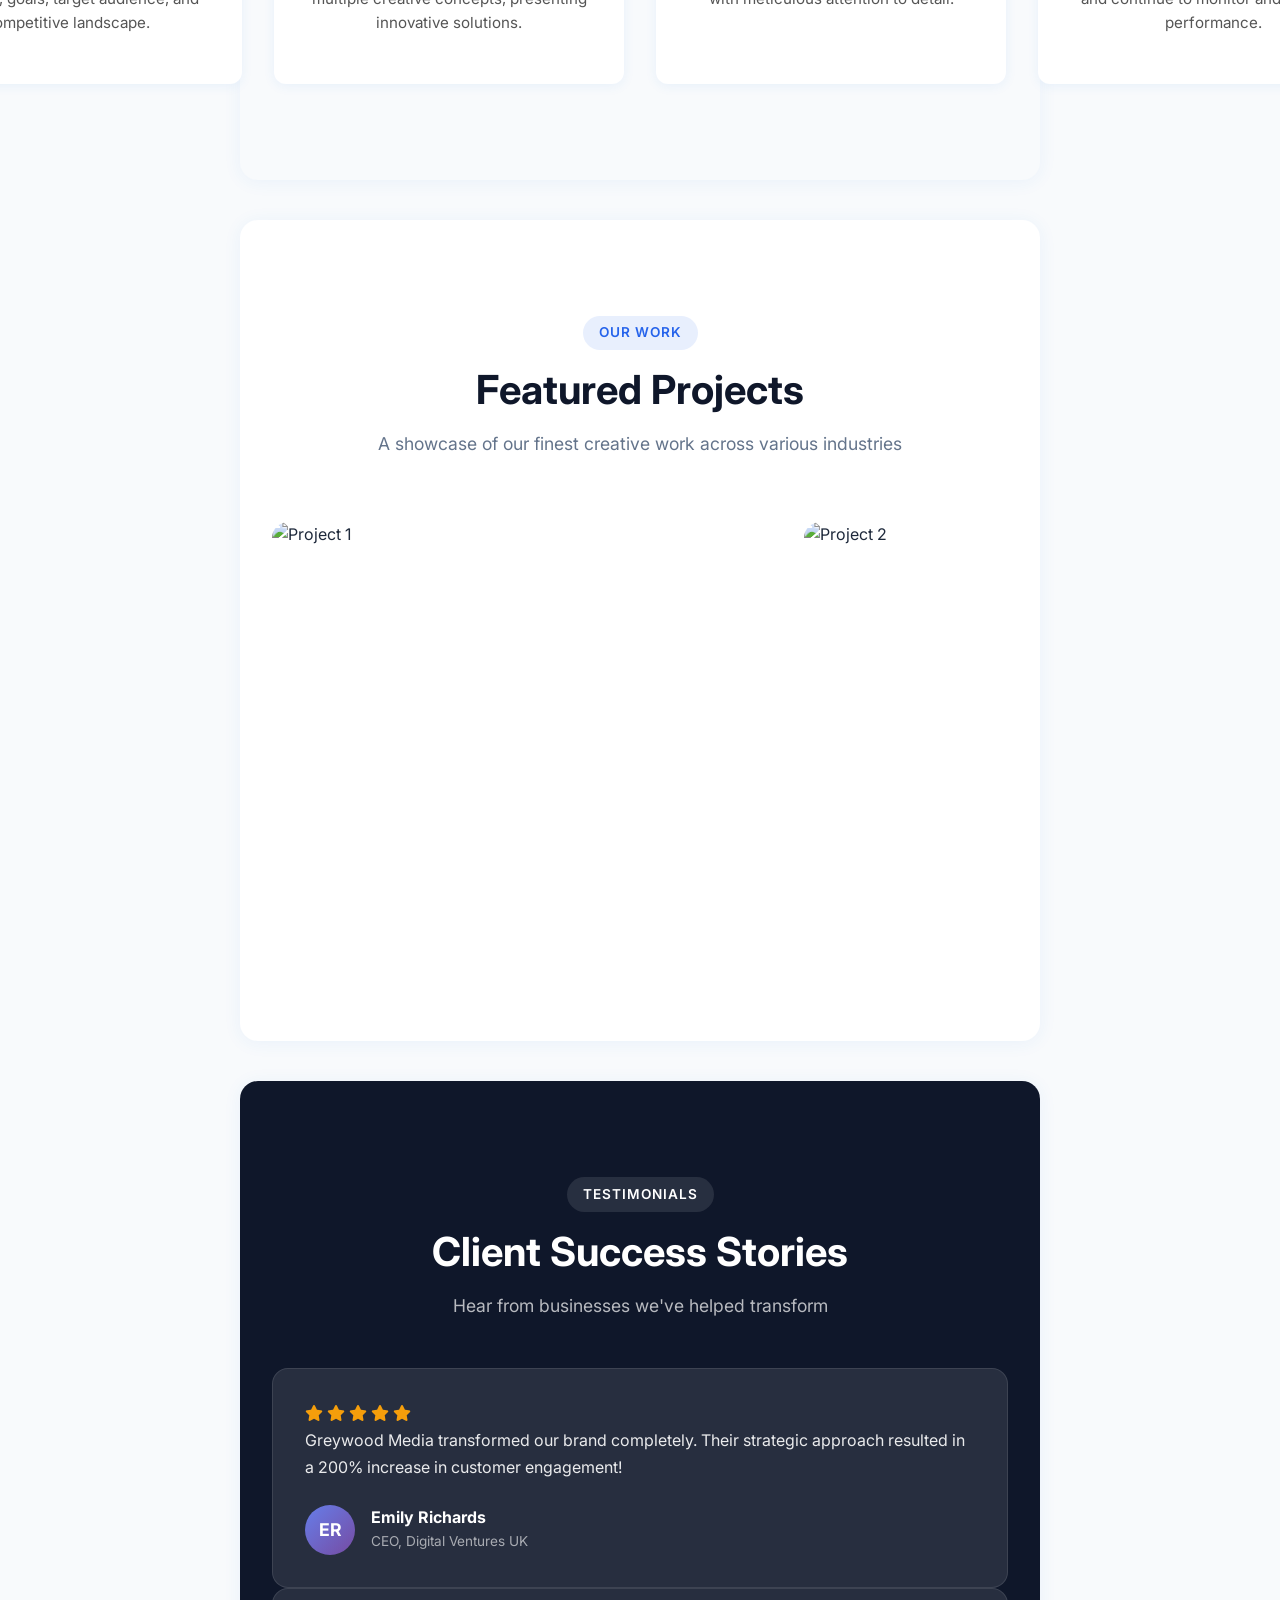
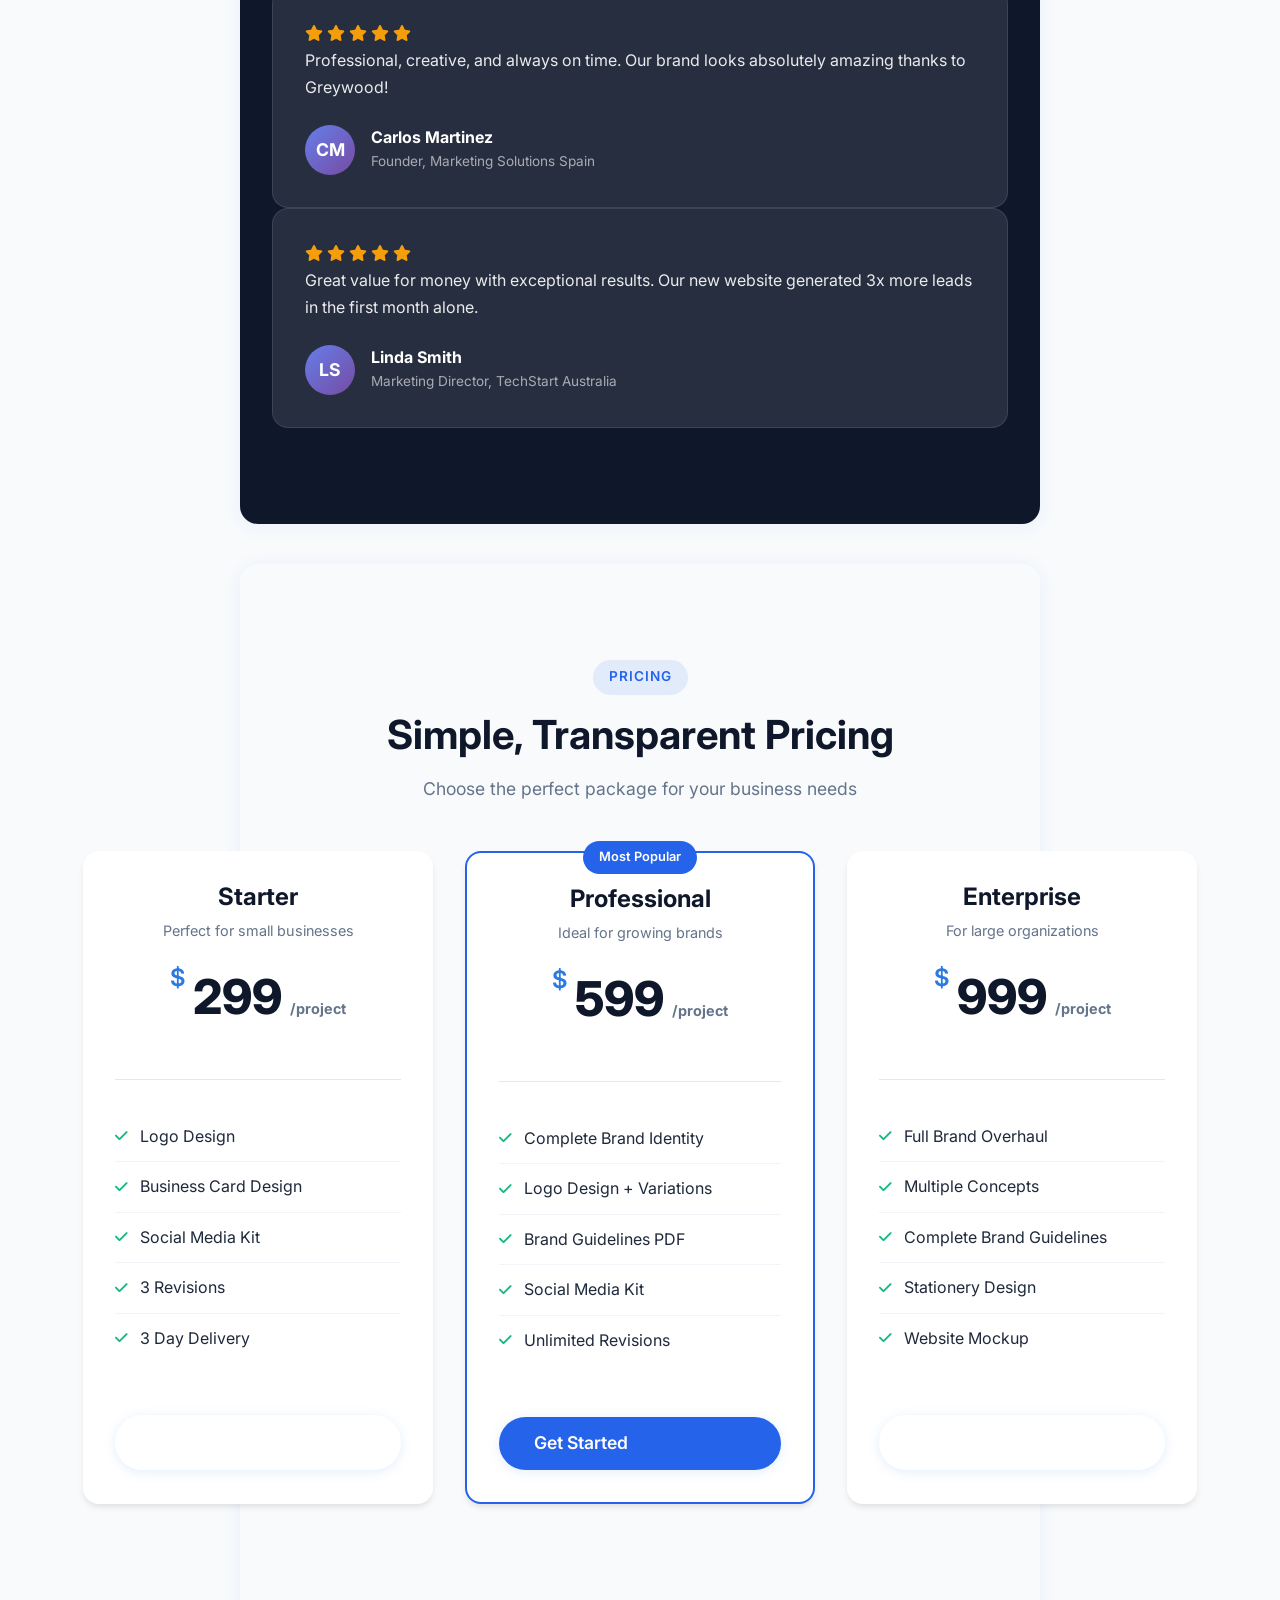
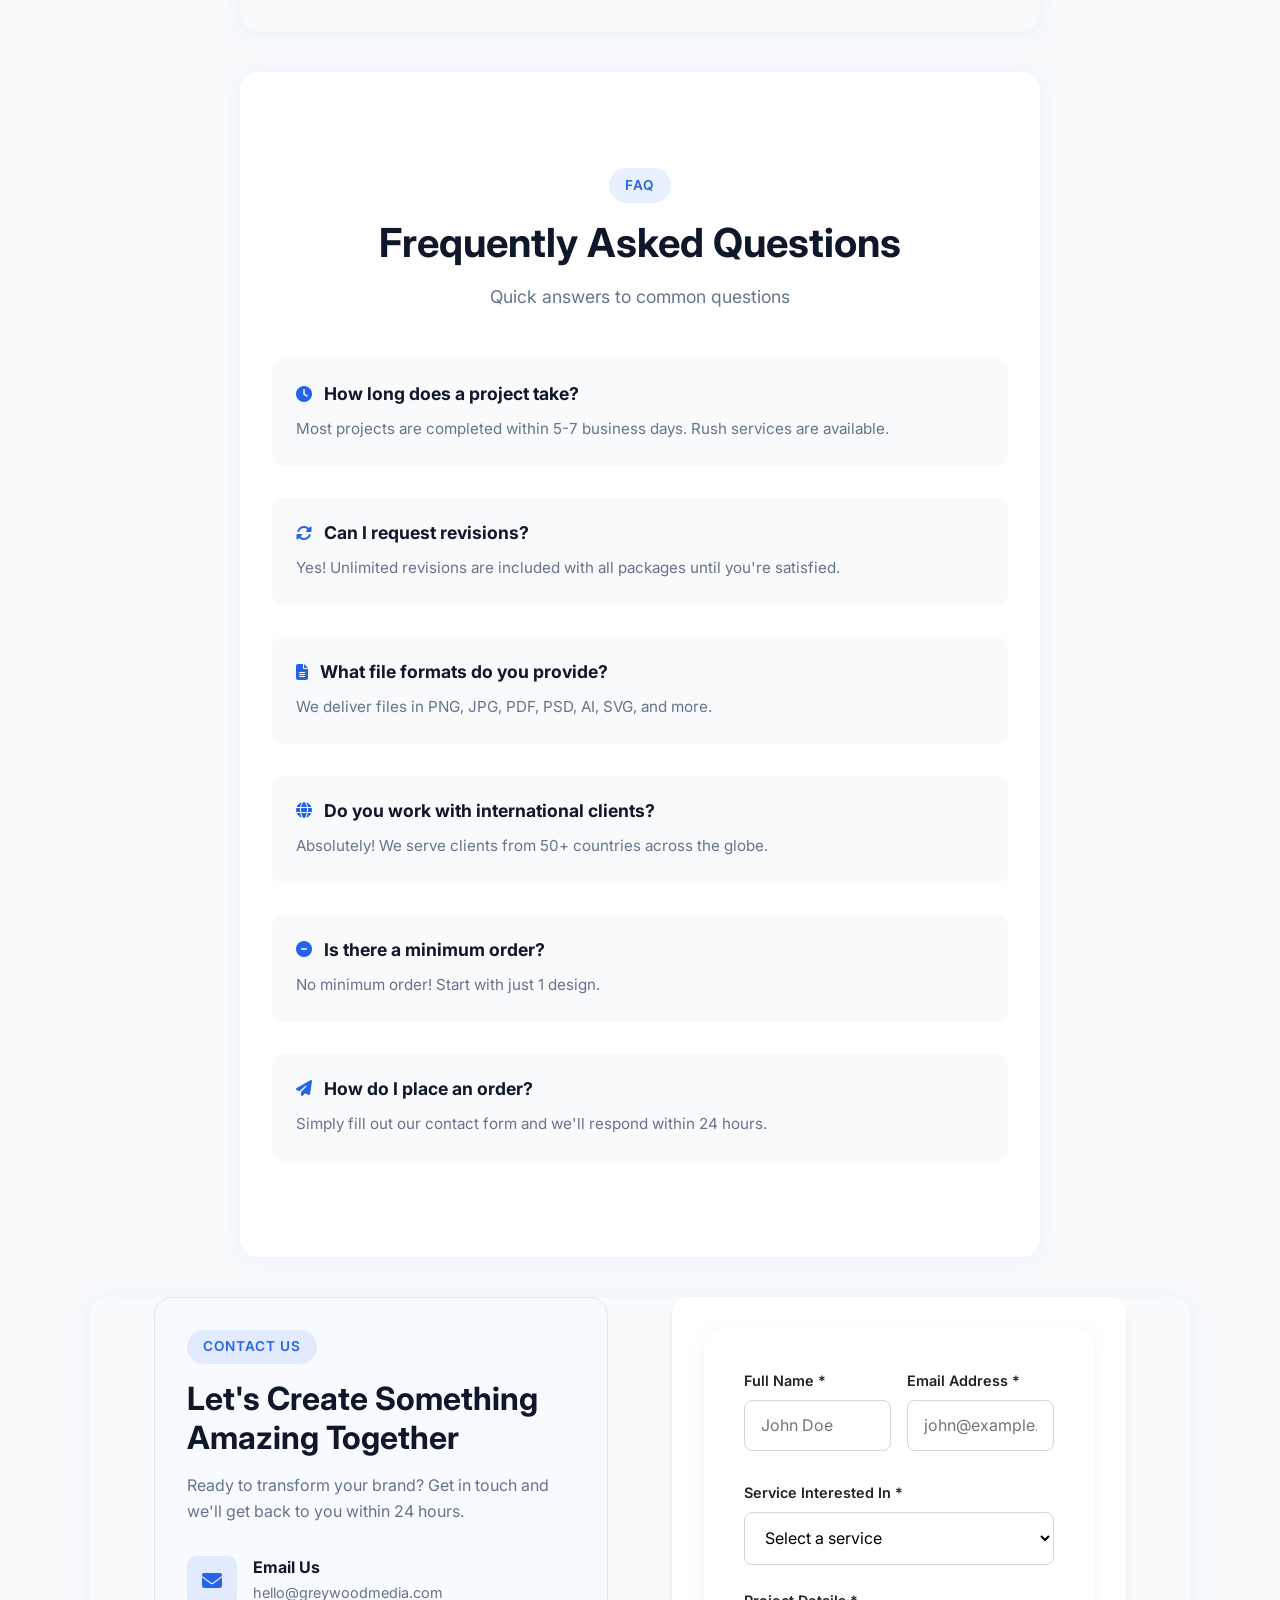
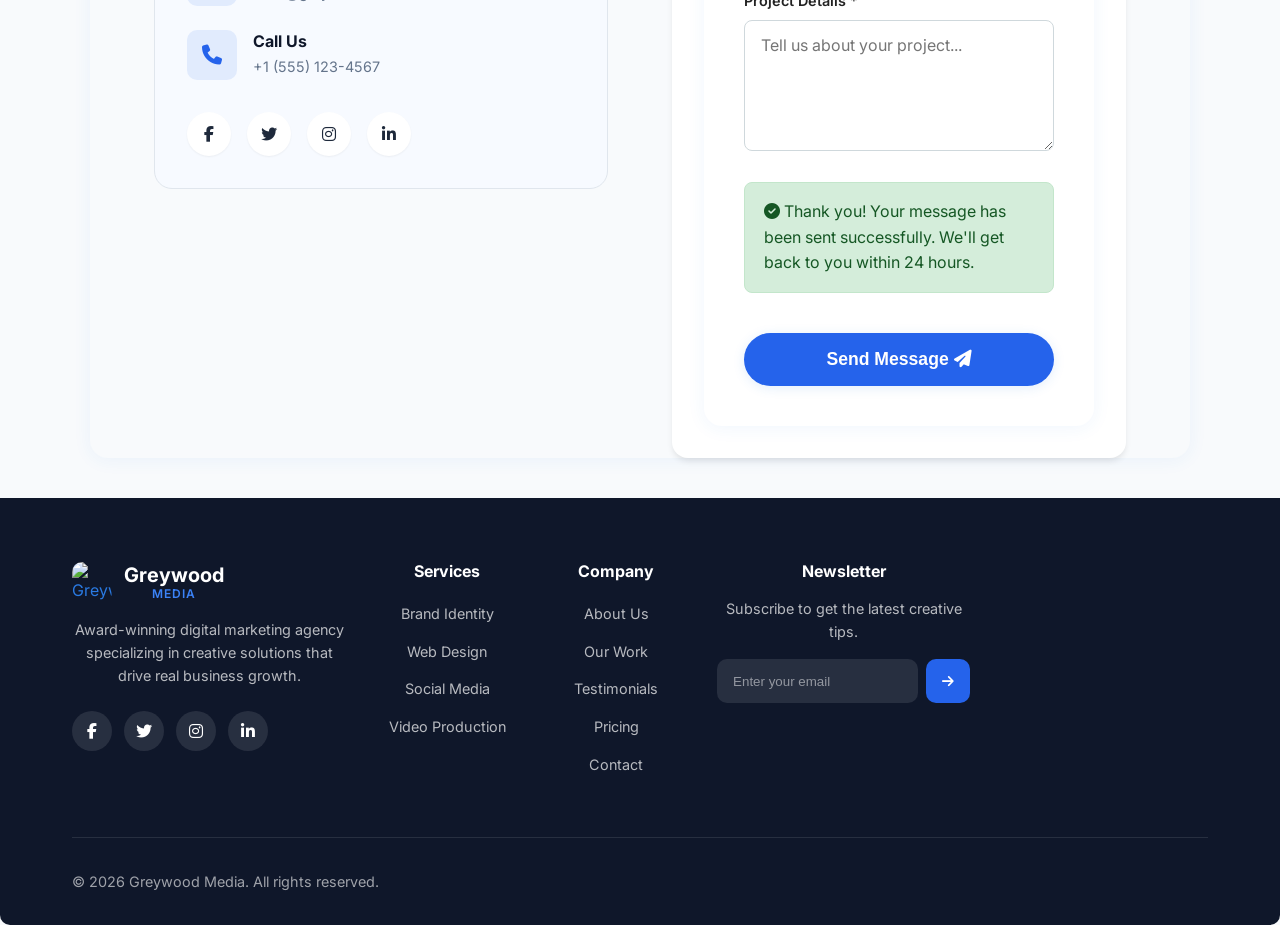
==== commit ea74fbf4: "up" ====
--- a/index.html
+++ b/index.html
@@ -480,10 +480,12 @@
                             <div class="form-group">
                                 <label for="name">Full Name *</label>
                                 <input type="text" id="name" name="name" placeholder="John Doe" required>
+                                <span class="error-msg" id="nameError"></span>
                             </div>
                             <div class="form-group">
                                 <label for="email">Email Address *</label>
                                 <input type="email" id="email" name="email" placeholder="john@example.com" required>
+                                <span class="error-msg" id="emailError"></span>
                             </div>
                         </div>
                         <div class="form-group">
@@ -497,10 +499,16 @@
                                 <option value="ppc">PPC Advertising</option>
                                 <option value="seo">SEO & Content Marketing</option>
                             </select>
+                            <span class="error-msg" id="serviceError"></span>
                         </div>
                         <div class="form-group">
                             <label for="message">Project Details *</label>
                             <textarea id="message" name="message" rows="5" placeholder="Tell us about your project..." required></textarea>
+                            <span class="error-msg" id="messageError"></span>
+                        </div>
+                        <div class="success-msg" id="successMsg">
+                            <i class="fas fa-check-circle"></i>
+                            <span>Thank you! Your message has been sent successfully. We'll get back to you within 24 hours.</span>
                         </div>
                         <button type="submit" class="cta-btn primary submit-btn">
                             <span>Send Message</span>
--- a/style.css
+++ b/style.css
@@ -212,7 +212,7 @@
     align-items: center;
     justify-content: center;
     position: relative;
-    background: var(--secondary);
+    background: transparent;
     overflow: hidden;
     padding: 6rem 2rem 4rem;
 }
@@ -221,6 +221,7 @@
     position: absolute;
     inset: 0;
     z-index: 0;
+    background: linear-gradient(120deg, #0f172a 0%, #1e293b 100%);
 }
 
 .hero-gradient {
@@ -464,12 +465,16 @@
 }
 
 .services-grid {
-    display: grid;
-    grid-template-columns: repeat(auto-fit, minmax(350px, 1fr));
+    display: flex;
+    justify-content: center;
     gap: 2rem;
+    flex-wrap: nowrap;
 }
 
 .service-card {
+    flex: 0 0 auto;
+    width: 350px;
+    min-width: 350px;
     background: var(--bg-white);
     border: 1px solid #e2e8f0;
     border-radius: var(--radius-lg);
@@ -567,9 +572,10 @@
 }
 
 .process-timeline {
-    display: grid;
-    grid-template-columns: repeat(auto-fit, minmax(250px, 1fr));
+    display: flex;
+    justify-content: center;
     gap: 2rem;
+    flex-wrap: nowrap;
 }
 
 .process-step {
@@ -579,6 +585,9 @@
     border-radius: var(--radius-lg);
     box-shadow: var(--shadow-md);
     transition: var(--transition);
+    width: 350px;
+    min-width: 350px;
+    flex: 0 0 auto;
 }
 
 .process-step:hover {
@@ -669,10 +678,28 @@
 }
 
 .portfolio-grid {
-    display: grid;
-    grid-template-columns: repeat(auto-fit, minmax(350px, 1fr));
-    gap: 1.5rem;
+    display: flex;
+    justify-content: flex-start;
+    gap: 2rem;
+    flex-wrap: nowrap;
+    overflow-x: auto;
+    padding: 1rem 0;
     margin-bottom: 2rem;
+    -webkit-overflow-scrolling: touch;
+}
+
+.portfolio-grid::-webkit-scrollbar {
+    height: 8px;
+}
+
+.portfolio-grid::-webkit-scrollbar-track {
+    background: var(--bg-light);
+    border-radius: 4px;
+}
+
+.portfolio-grid::-webkit-scrollbar-thumb {
+    background: var(--primary);
+    border-radius: 4px;
 }
 
 .portfolio-item {
@@ -681,6 +708,17 @@
     overflow: hidden;
     aspect-ratio: 4/3;
     cursor: pointer;
+    width: 500px;
+    min-width: 500px;
+    flex: 0 0 auto;
+}
+
+.portfolio-item img {
+    width: 100%;
+    height: 100%;
+    object-fit: cover;
+    object-position: center;
+    display: block;
 }
 
 .portfolio-image {
@@ -897,9 +935,10 @@
 }
 
 .pricing-grid {
-    display: grid;
-    grid-template-columns: repeat(auto-fit, minmax(300px, 1fr));
+    display: flex;
+    justify-content: center;
     gap: 2rem;
+    flex-wrap: nowrap;
     margin-bottom: 2rem;
 }
 
@@ -910,6 +949,9 @@
     box-shadow: var(--shadow-md);
     transition: var(--transition);
     position: relative;
+    width: 350px;
+    min-width: 350px;
+    flex: 0 0 auto;
 }
 
 .pricing-card:hover {
@@ -1494,11 +1536,25 @@
         font-size: 2rem;
     }
     
-    .services-grid,
+    .services-grid {
+        display: flex;
+        flex-wrap: wrap;
+        justify-content: center;
+        gap: 1.5rem;
+    }
+    
+    .service-card {
+        min-width: 280px;
+        max-width: none;
+        flex: none;
+    }
+    
     .process-timeline,
-    .portfolio-grid,
     .pricing-grid {
-        grid-template-columns: 1fr;
+        display: flex;
+        flex-wrap: wrap;
+        justify-content: center;
+        gap: 1.5rem;
     }
     
     .faq-grid {
